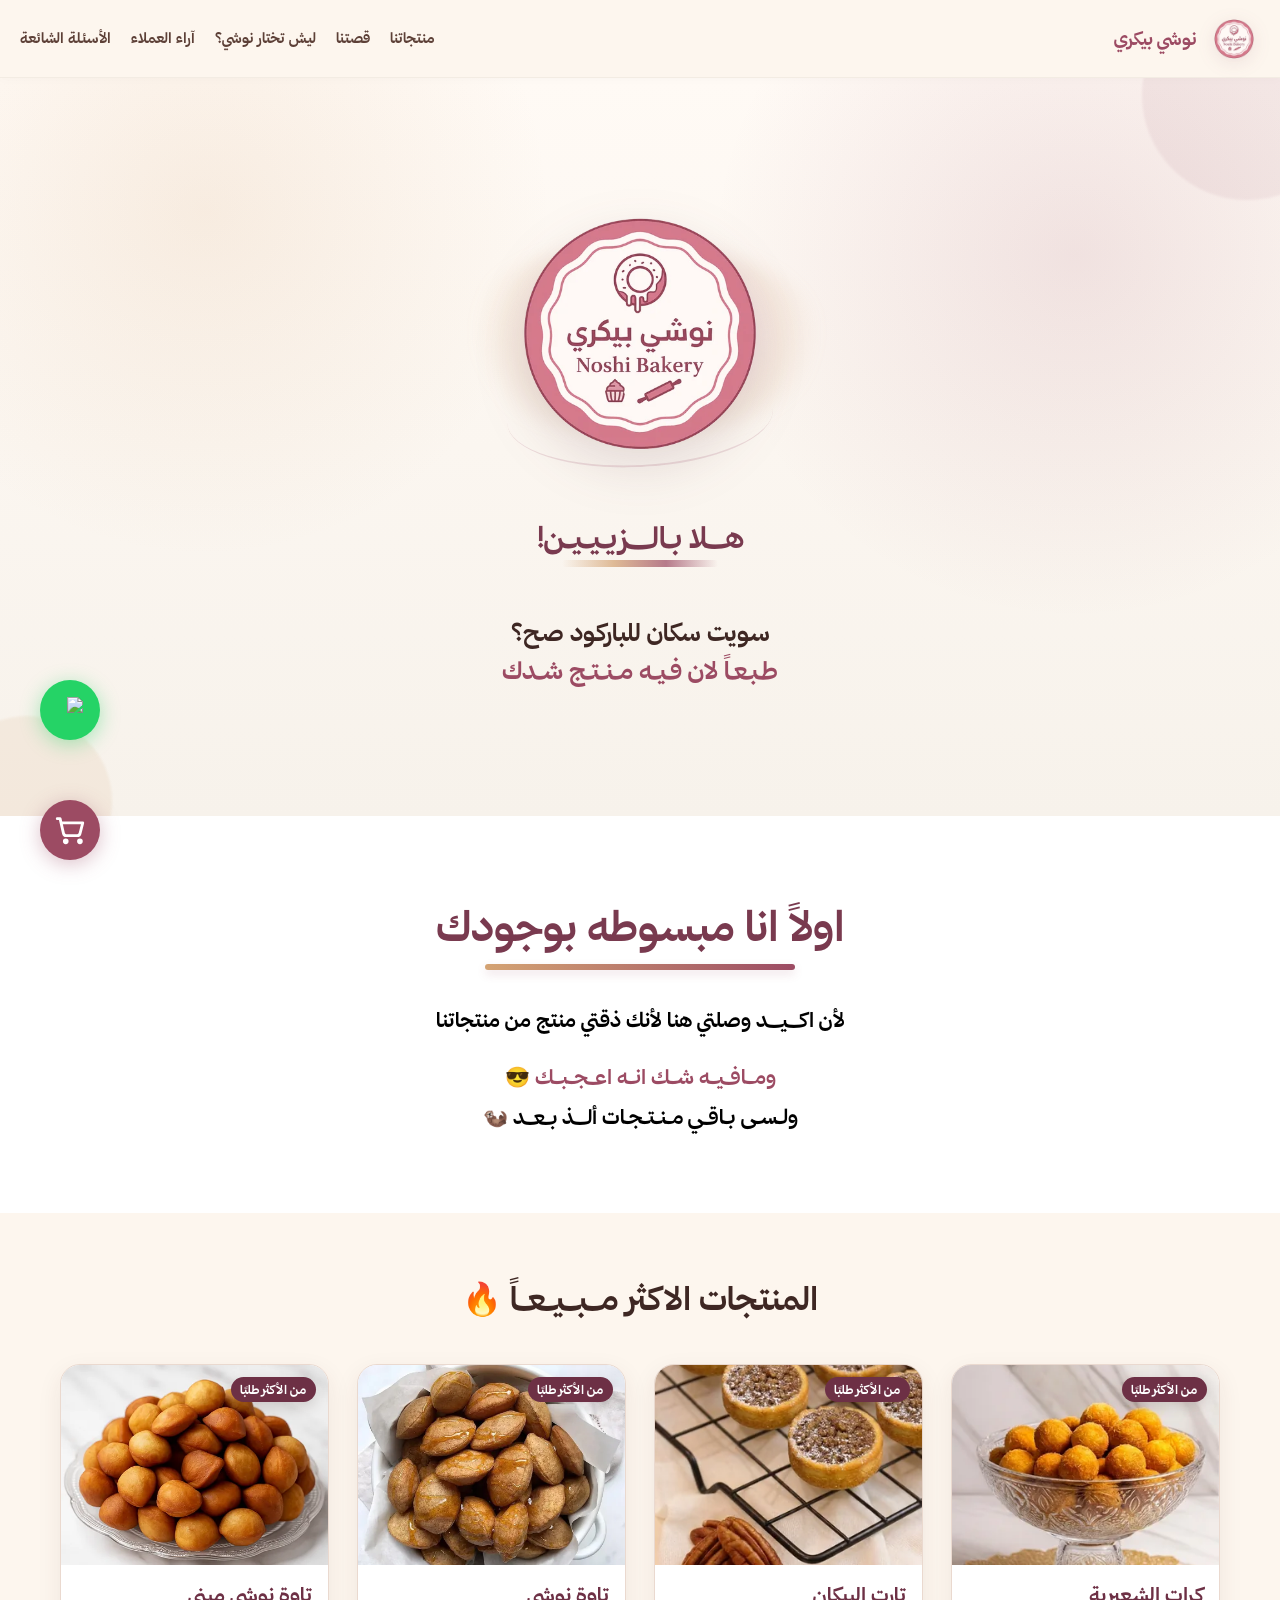
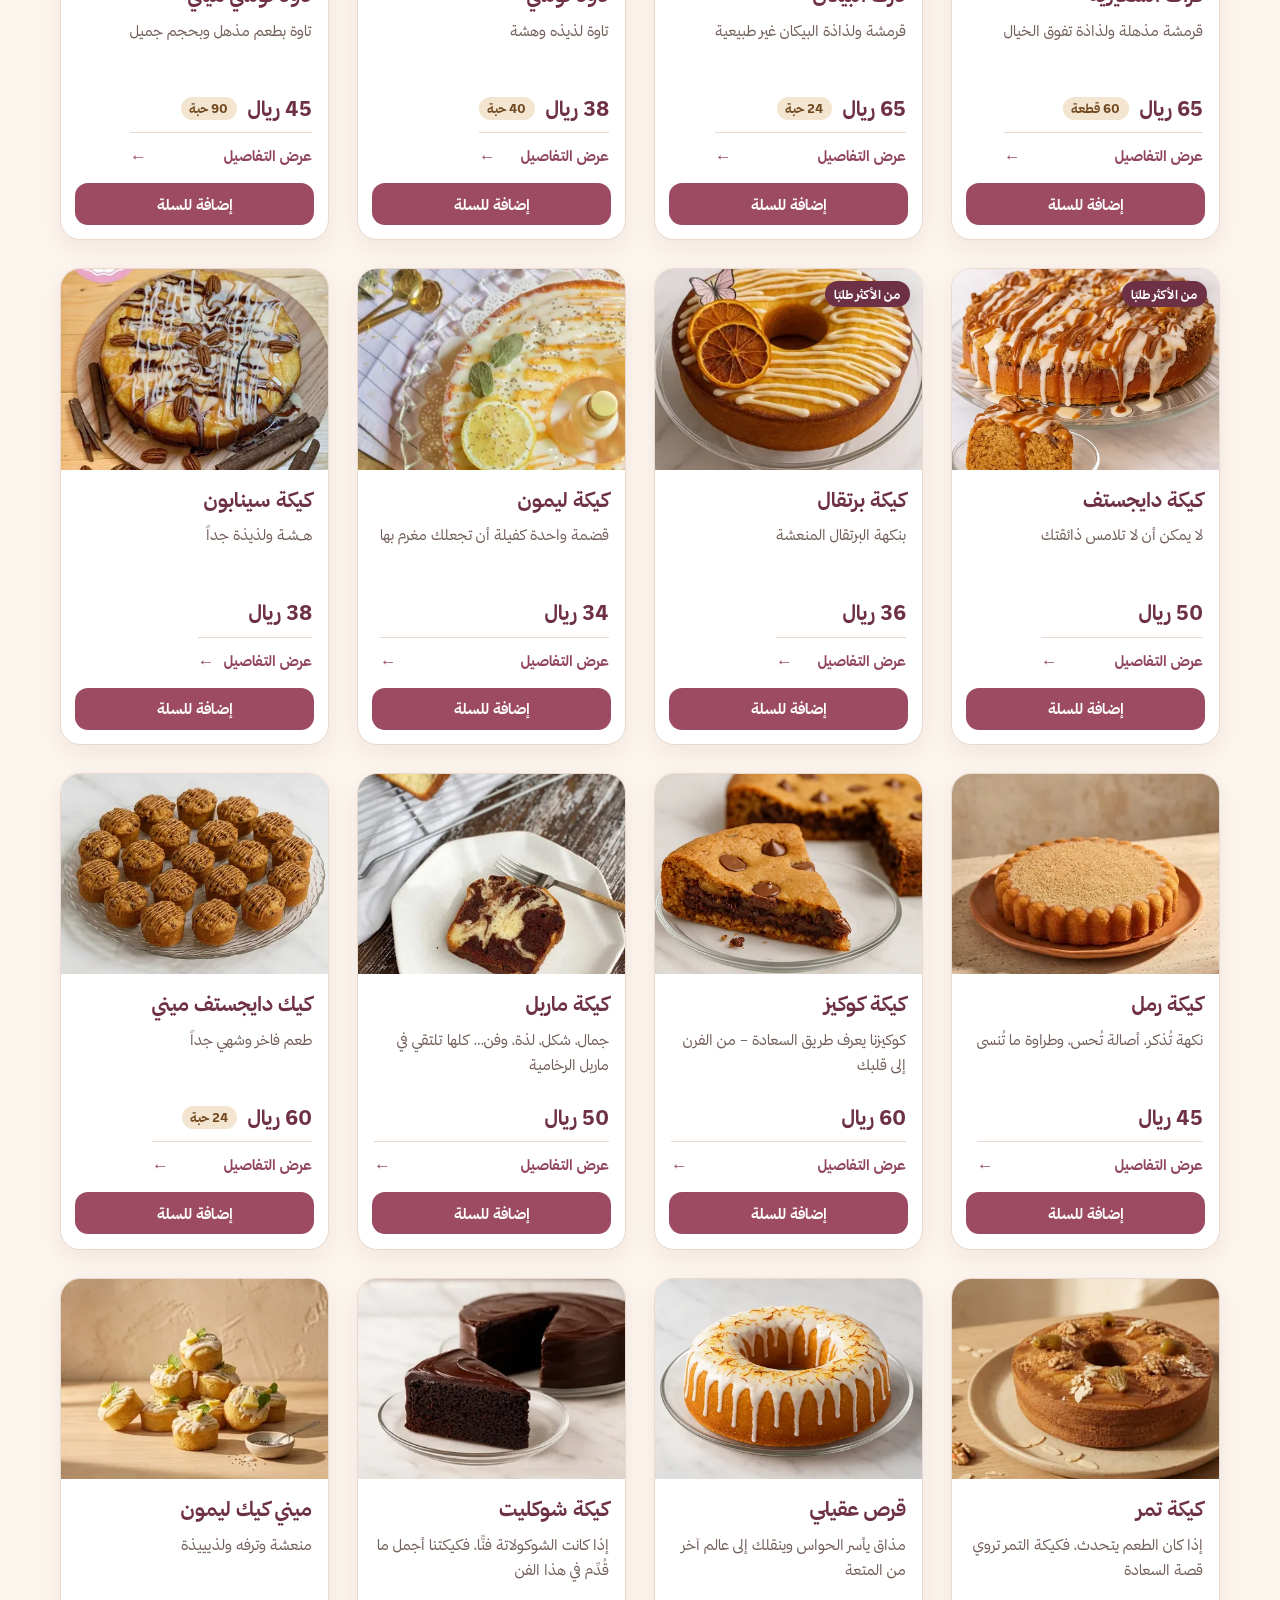
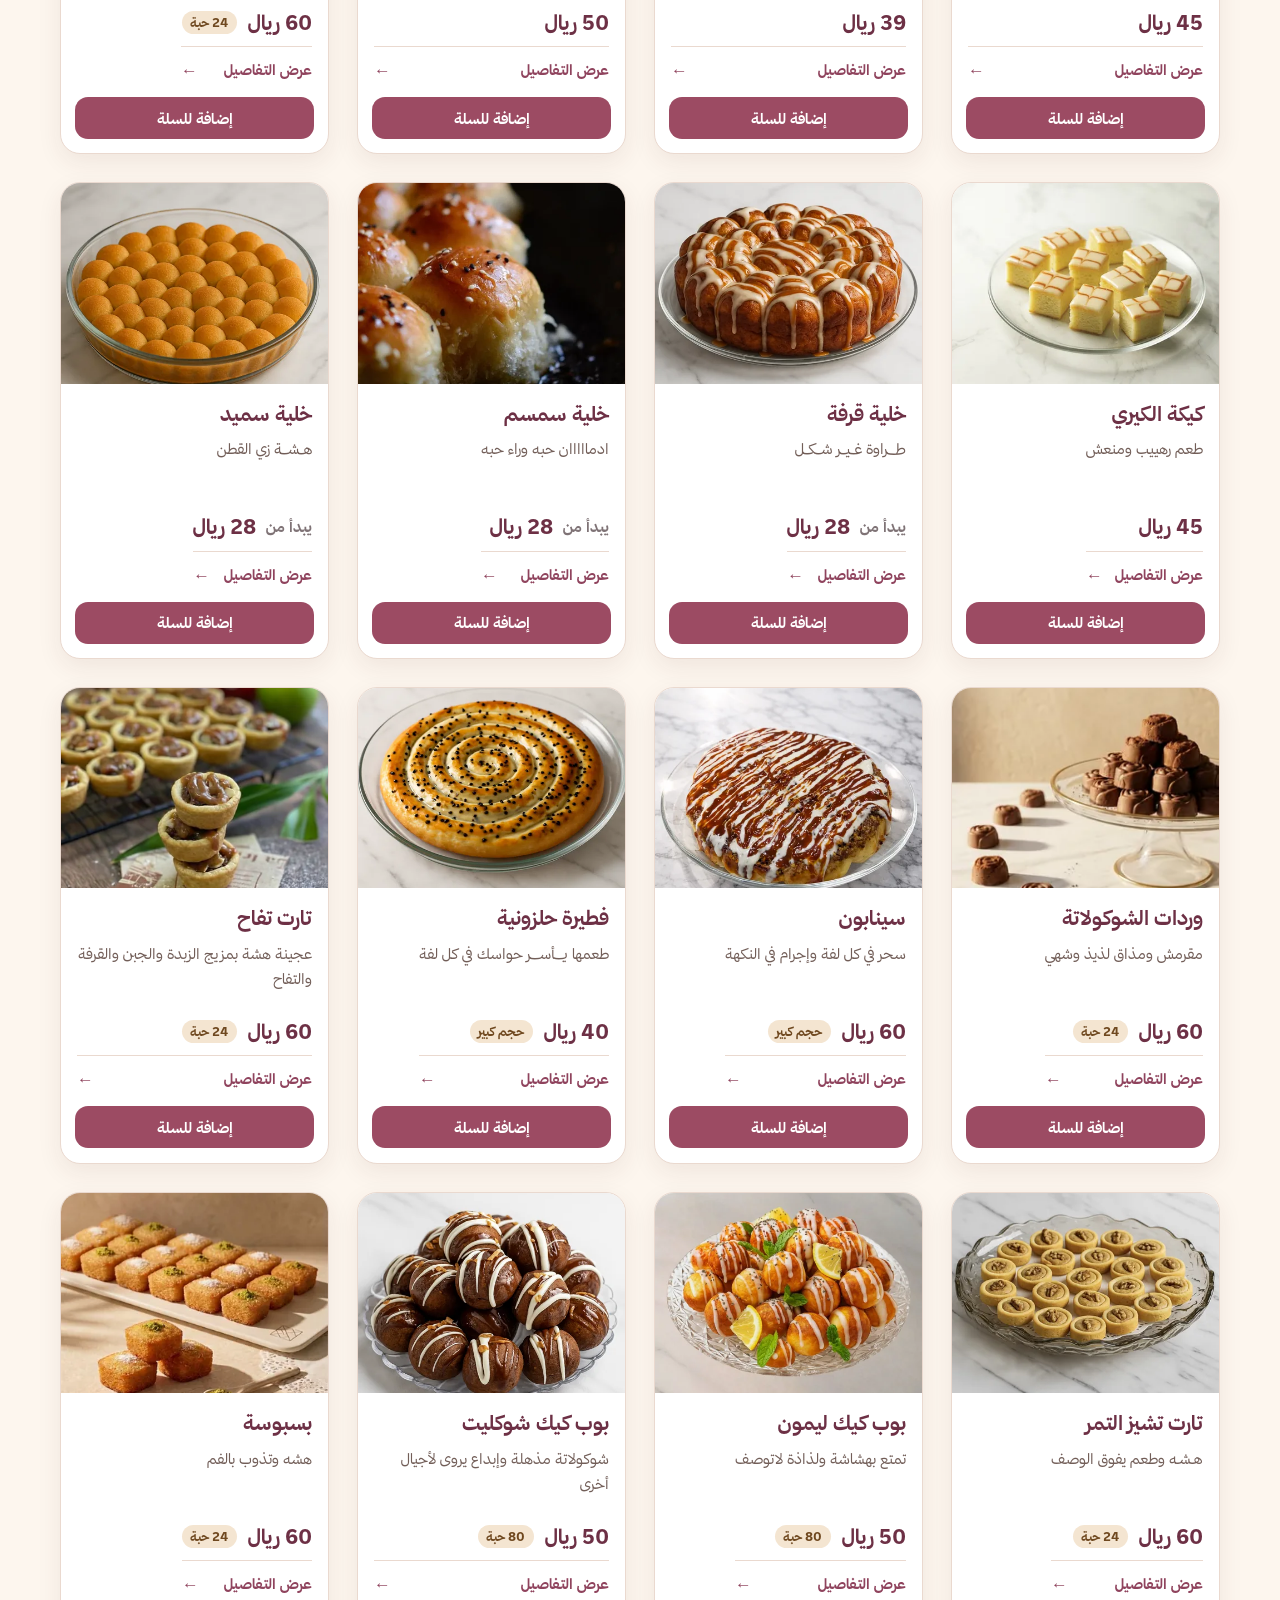
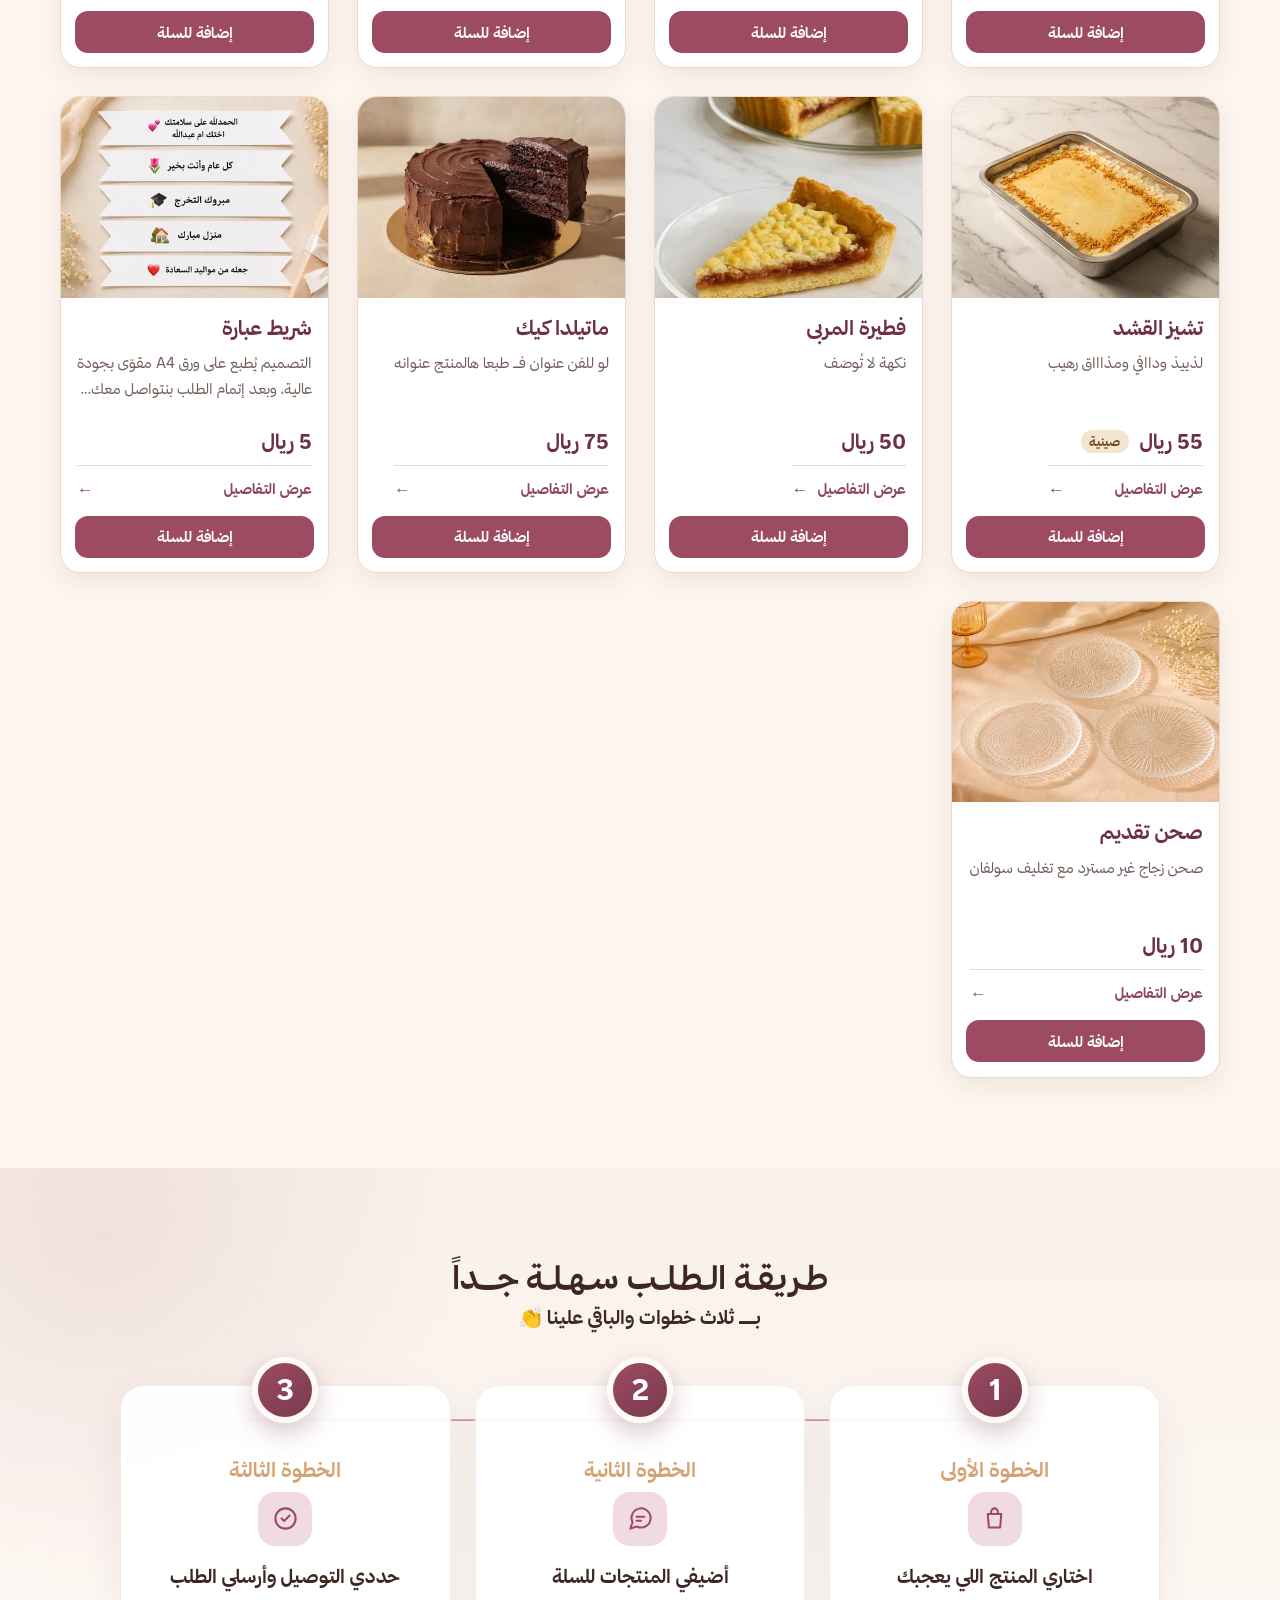
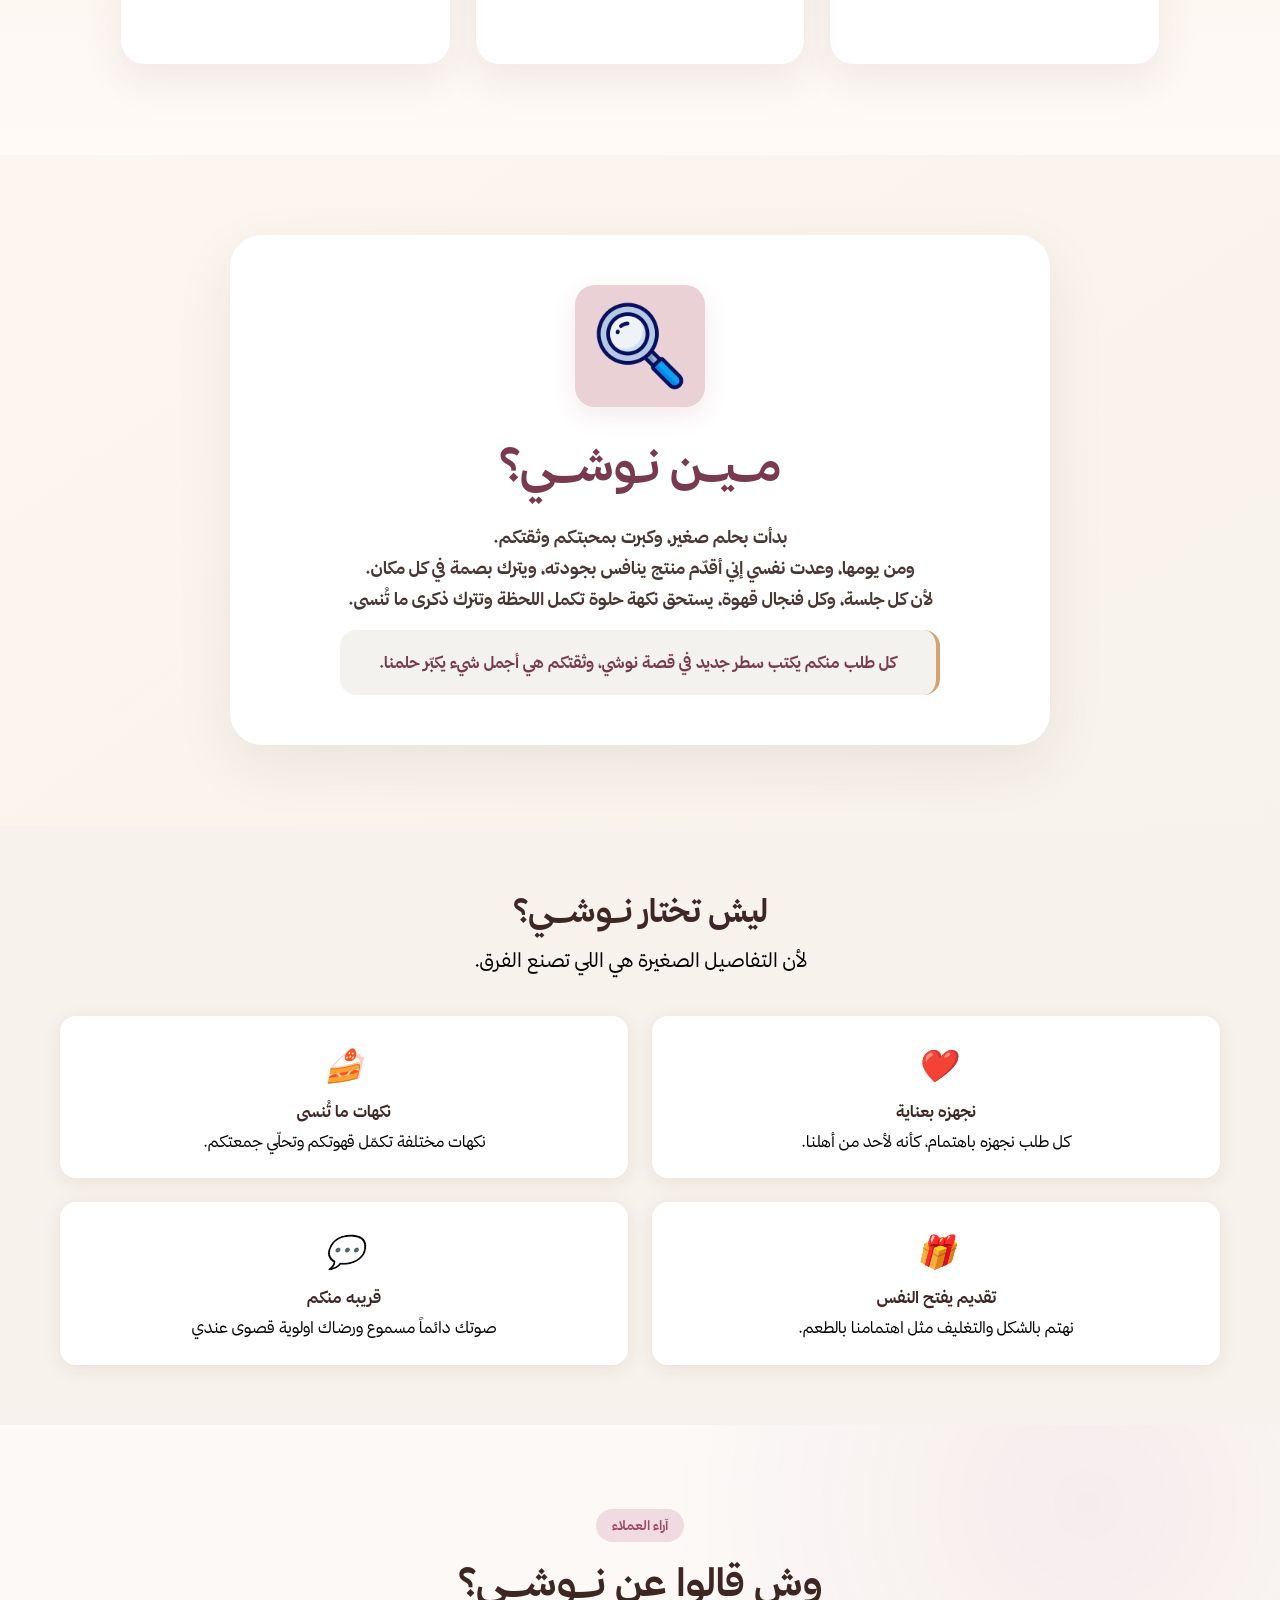
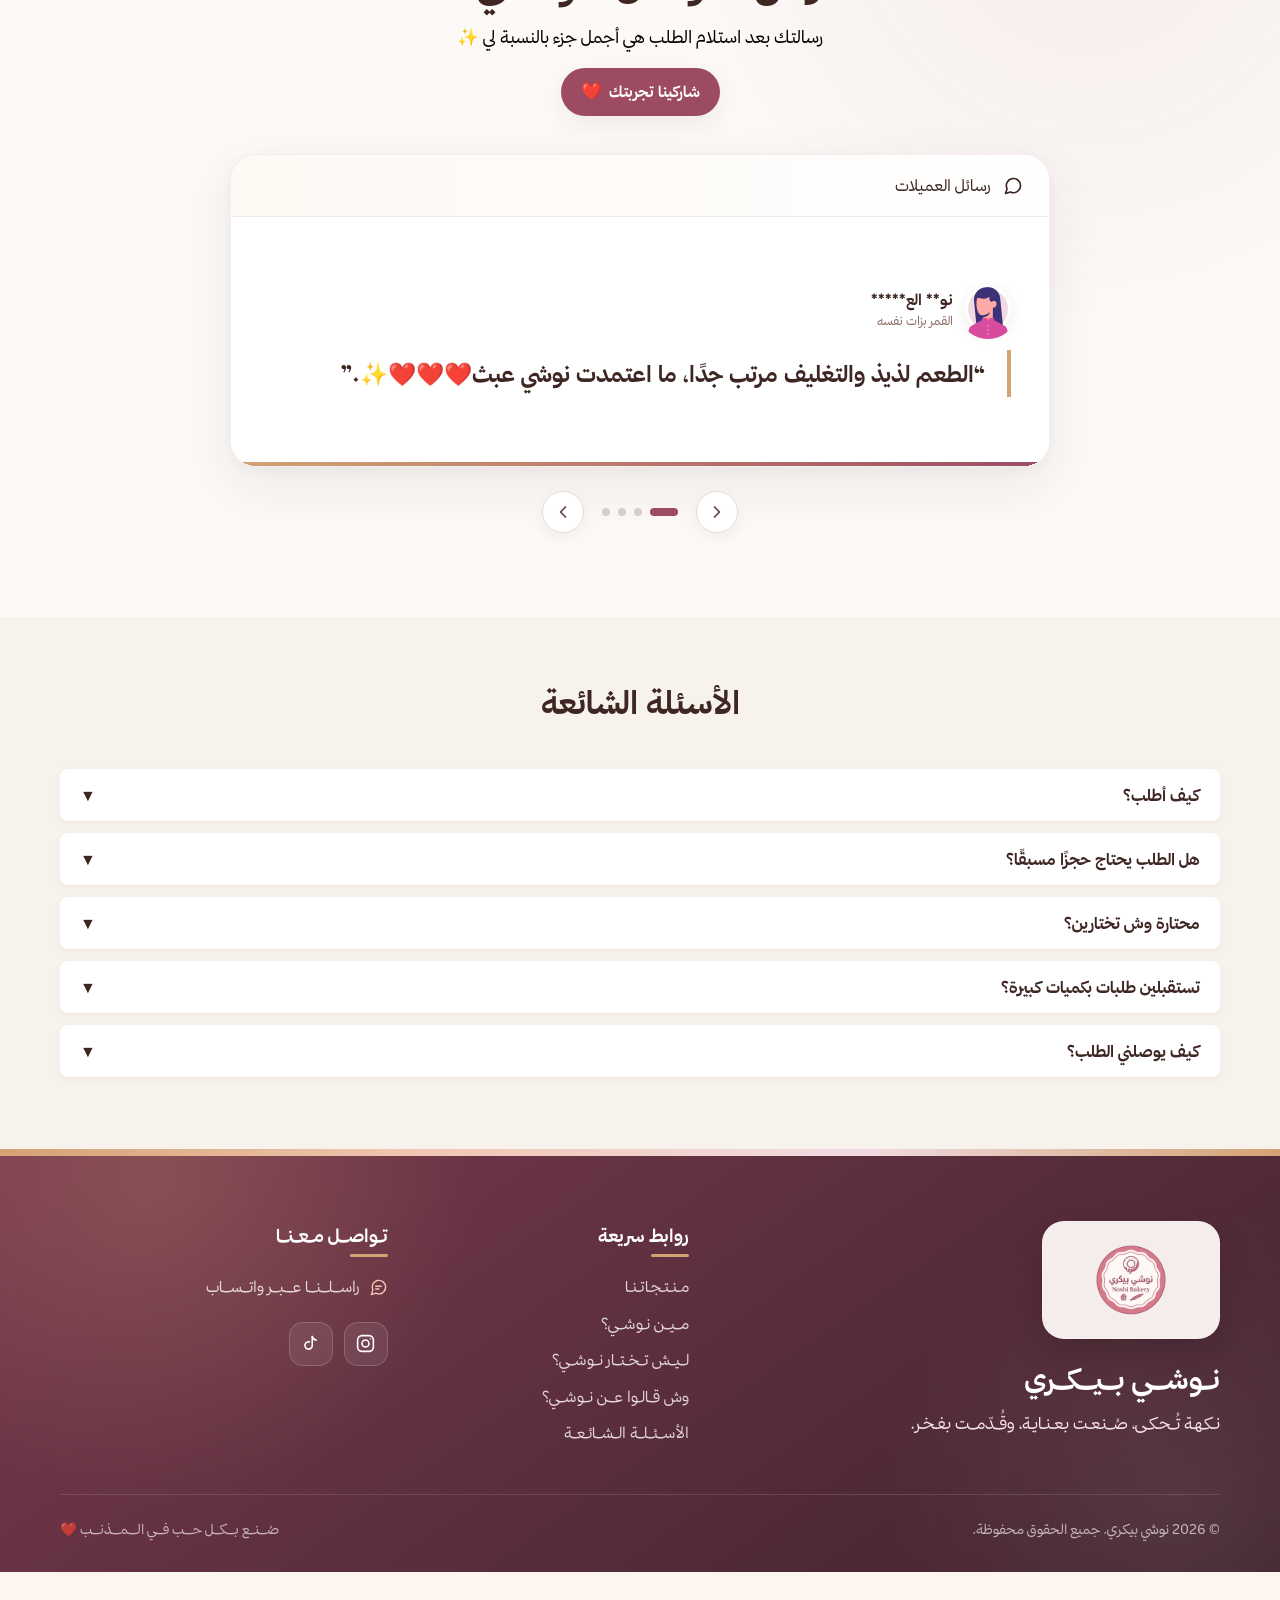
==== index.html @ 6734d5a8 "ضضضضضضضضضضضضضضض" ====
<!doctype html>
<html lang="ar" dir="rtl">
  <head>
    <meta charset="UTF-8" />
    <meta
      name="viewport"
      content="width=device-width, initial-scale=1, minimum-scale=1, maximum-scale=1, user-scalable=no, viewport-fit=cover"
    />
    <title>نوشي بيكري | مخبوزات وحلويات صُنعت بعناية</title>
    <meta
      name="description"
      content="اكتشف منتجات نوشي بيكري من المخبوزات والحلويات المحضّرة بعناية. تعرّف على نكهاتنا واطلب مباشرة عبر واتساب."
    />

    <!-- Open Graph / SEO -->
    <meta
      property="og:title"
      content="نوشي بيكري | مخبوزات وحلويات صُنعت بعناية"
    />
    <meta
      property="og:description"
      content="نكهة تُحكى، صُنعت بعناية، وقُدّمت بفخر. مخبوزات وحلويات منزلية مميزة للضيافة والمناسبات."
    />
    <meta property="og:type" content="website" />
    <meta property="og:image" content="images/logo.webp" />
    <meta name="twitter:card" content="summary_large_image" />

    <!-- Schema Markup -->
    <script type="application/ld+json">
      {
        "@context": "https://schema.org",
        "@type": "Bakery",
        "name": "نوشي بيكري",
        "description": "مخبوزات وحلويات منزلية تُحضّر بعناية.",
        "telephone": "+966576059229",
        "address": {
          "@type": "PostalAddress",
          "addressCountry": "SA"
        }
      }
    </script>

    <!-- Favicon & Theme Color -->
    <link rel="icon" type="image/png" href="images/logo.png" />
    <link rel="shortcut icon" href="images/logo.png" />
    <link rel="apple-touch-icon" href="images/logo.png" />
    <meta name="theme-color" content="#9c4b63" />

    <!-- تحميل شعار الواجهة مبكرًا لتحسين سرعة الظهور -->
    <link
      rel="preload"
      as="image"
      href="images/logo.webp"
      imagesrcset="images/logo-480.webp 480w, images/logo.webp 960w"
      imagesizes="(max-width: 480px) 82vw, 360px"
      fetchpriority="high"
    />

    <script>
      // Reveal sections only while JavaScript can manage their animation.
      document.documentElement.classList.add('noshi-reveal-pending');
      window.setTimeout(() => {
        if (!document.documentElement.classList.contains('noshi-reveal-observing')) {
          document.documentElement.classList.remove('noshi-reveal-pending');
        }
      }, 3500);
    </script>
    <link rel="stylesheet" href="assets/css/style.css?v=visibility-guard-20261110" />
    <link rel="stylesheet" href="assets/css/catalog-v7.css?v=variant2" />
    <link rel="stylesheet" href="assets/css/reviews-v1.css" />
  </head>
  <body>
    <!-- ===== شريط التنقل ===== -->
    <nav class="navbar" role="navigation" aria-label="القائمة الرئيسية">
      <div class="navbar-brand">
        <!-- تأكد من وجود الملف في مجلد images -->
        <img
          src="images/logo-480.webp"
          srcset="images/logo-480.webp 480w, images/logo.webp 960w"
          sizes="112px"
          width="480"
          height="480"
          decoding="async"
          alt="شعار نوشي بيكري"
          onerror="
            this.src =
              'data:image/svg+xml,%3Csvg xmlns=%22http://www.w3.org/2000/svg%22 viewBox=%220 0 100 100%22%3E%3Ctext y=%22.9em%22 font-size=%2290%22%3E🍩%3C/text%3E%3C/svg%3E'
          "
        />
        <span>نوشي بيكري</span>
      </div>

      <button class="menu-toggle" aria-label="فتح القائمة">
        <span></span><span></span><span></span>
      </button>

      <div class="navbar-links" id="navLinks">
        <a href="#products">منتجاتنا</a>
        <a href="#story">قصتنا</a>
        <a href="#why">ليش تختار نوشي؟</a>
        <a href="#reviews">آراء العملاء</a>
        <a href="#faq">الأسئلة الشائعة</a>
      </div>
    </nav>

    <!-- ===== شريط سفلي ثابت للجوال ===== -->
    <div class="bottom-bar">
      <a href="#products" class="btn-cta btn-cta-menu">شاهد المنتجات</a>
    </div>

    <a
      href="https://api.whatsapp.com/send/?phone=966576059229&text=%D8%A7%D9%84%D8%B3%D9%84%D8%A7%D9%85%20%D8%B9%D9%84%D9%8A%D9%83%D9%85%20%D9%8A%D8%A7%20%D9%86%D9%88%D8%B4%D9%8A%D8%8C%20%D8%B9%D9%86%D8%AF%D9%8A%20%D8%A7%D8%B3%D8%AA%D9%81%D8%B3%D8%A7%D8%B1."
      class="floating-wa floating-whatsapp"
      target="_blank"
      aria-label="واتساب"
    >
      <img
        src="https://api.iconify.design/logos/whatsapp-icon.svg"
        width="26"
        height="26"
        alt="WhatsApp"
      />
    </a>

    <!-- ===== زر السلة العائم ===== -->
    <a
      href="cart.html?from=index"
      class="floating-wa floating-cart"
      aria-label="فتح السلة"
    >
      <svg
        width="34"
        height="34"
        viewBox="0 0 24 24"
        fill="none"
        stroke="currentColor"
        stroke-width="2"
        stroke-linecap="round"
        stroke-linejoin="round"
        aria-hidden="true"
      >
        <circle cx="9" cy="20" r="1"></circle>
        <circle cx="19" cy="20" r="1"></circle>
        <path
          d="M3 4h2l2.4 10.4a2 2 0 0 0 2 1.6h7.7a2 2 0 0 0 2-1.6L21 7H6"
        ></path>
      </svg>
      <span class="cart-float-count" data-cart-count>0</span>
    </a>

    <!-- ===== زر العودة للأعلى ===== -->
    <button
      class="scroll-top"
      id="scrollTopBtn"
      aria-label="العودة إلى أعلى الصفحة"
    >
      <svg
        width="20"
        height="20"
        viewBox="0 0 24 24"
        fill="none"
        stroke="currentColor"
        stroke-width="2"
        stroke-linecap="round"
        stroke-linejoin="round"
      >
        <polyline points="18 15 12 9 6 15"></polyline>
      </svg>
    </button>

    <!-- ===== مودال المنتج بتصميم dd ===== -->
    <dialog
      class="product-dialog"
      id="productModal"
      aria-labelledby="modalTitle"
      aria-describedby="modalDescription"
    >
      <div class="dialog-shell">
        <button
          class="dialog-close"
          id="modalClose"
          type="button"
          aria-label="إغلاق نافذة المنتج"
        >
          ✕
        </button>

        <div class="dialog-media">
          <img
            id="modalImage"
            src="images/logo-480.webp"
            width="960"
            height="960"
            alt=""
            decoding="async"
          />
        </div>

        <div class="dialog-body">
          <span class="dialog-badge" id="modalBadge"> منتج مميز </span>

          <h2 id="modalTitle"></h2>

          <p class="dialog-description" id="modalDescription"></p>

          <div class="dialog-variants" id="modalVariants" hidden>
            <span class="dialog-variants-label">اختر الحجم</span>
            <div class="dialog-variant-options" id="modalVariantOptions"></div>
          </div>

          <div class="dialog-meta">
            <div class="dialog-pill">
              <span>السعر</span>
              <strong id="modalPrice"></strong>
            </div>

            <div class="dialog-pill" id="modalSizeWrap">
              <span>العدد أو الحجم</span>
              <strong id="modalSize"></strong>
            </div>
          </div>

          <button class="dialog-cart-button" id="modalAddToCart" type="button">
            <span aria-hidden="true">🛒</span>
            <span>إضافة للسلة</span>
          </button>
        </div>
      </div>
    </dialog>

    <div
      class="toast-message"
      id="toastMessage"
      role="status"
      aria-live="polite"
    ></div>

    <!-- ===== الواجهة الرئيسية ===== -->
    <section class="hero fade-in-section">
      <div class="hero-logo-stage">
        <img
          src="images/logo.webp"
          srcset="images/logo-480.webp 480w, images/logo.webp 960w"
          sizes="(max-width: 480px) 82vw, 360px"
          width="960"
          height="960"
          fetchpriority="high"
          decoding="async"
          class="hero-logo"
          alt="شعار نوشي بيكري"
          onerror="this.style.display = 'none'"
        />
      </div>
      <div class="hero-badge">هــــلا بـالـــــزيـيـيـن!</div>
      <br />
      <h2>
        سويت سكان للباركود صح؟<br /><span>طـبـعـاً لان فـيـه مـنـتـج شـدك</span>
      </h2>
    </section>

    <!-- ===== رسالة ترحيبية ===== -->
    <section class="welcome-section fade-in-section">
      <div class="container">
        <h2>اولاً انا مبسوطه بوجودك</h2>
        <p class="welcome">
          لأن اكــــيــــد وصلتي هنا لأنك ذقتي منتج من منتجاتنا
        </p>
        <p class="welcome-note">ومــافــيــه شــك انــه اعـــجــبــك 😎</p>
        <p class="welcome">ولـسـى بـاقــي مـنـتـجـات ألــــذ بـــعـــد 🦦</p>
      </div>
    </section>

    <!-- ===== قسم المنتجات ===== -->
    <section id="products" class="products-section fade-in-section">
      <div class="container">
        <div class="section-header">
          <h2>المنتجات الاكثر مــبــيــعــاً 🔥</h2>
        </div>

        <div class="products-grid" id="productsGrid">
          <!-- سيتم إنشاء المنتجات هنا بواسطة JavaScript -->
        </div>

        <div class="show-more-btn-wrapper" id="showMoreWrapper">
          <button id="showMoreBtn" class="btn btn-outline">
            شاهد جميع المنتجات
          </button>
        </div>
      </div>
    </section>

    <!-- ===== طريقة الطلب ===== -->
    <section class="steps-section fade-in-section">
      <div class="container">
        <div class="section-header">
          <h2>طـريـقـة الـطـلـب سـهـلـة جــــداً</h2>
          <h3>بــــ ثلاث خطوات والباقي علينا 👏</h3>
        </div>
        <div class="steps-grid">
          <article class="step">
            <span class="step-number" aria-hidden="true">1</span>
            <div class="step-content">
              <span class="step-label">الخطوة الأولى</span>
              <div class="step-icon" aria-hidden="true">
                <svg
                  viewBox="0 0 24 24"
                  fill="none"
                  stroke="currentColor"
                  stroke-width="1.8"
                  stroke-linecap="round"
                  stroke-linejoin="round"
                >
                  <path d="M6 8h12l-1 12H7L6 8Z"></path>
                  <path d="M9 8V6a3 3 0 0 1 6 0v2"></path>
                </svg>
              </div>
              <h3>اختاري المنتج اللي يعجبك</h3>
            </div>
          </article>
          <article class="step">
            <span class="step-number" aria-hidden="true">2</span>
            <div class="step-content">
              <span class="step-label">الخطوة الثانية</span>
              <div class="step-icon" aria-hidden="true">
                <svg
                  viewBox="0 0 24 24"
                  fill="none"
                  stroke="currentColor"
                  stroke-width="1.8"
                  stroke-linecap="round"
                  stroke-linejoin="round"
                >
                  <path
                    d="M21 11.5a8.5 8.5 0 0 1-12.3 7.6L3 21l1.9-5.7A8.5 8.5 0 1 1 21 11.5Z"
                  ></path>
                  <path d="M8.5 10.5h7M8.5 14h4"></path>
                </svg>
              </div>
              <h3>أضيفي المنتجات للسلة</h3>
            </div>
          </article>
          <article class="step">
            <span class="step-number" aria-hidden="true">3</span>
            <div class="step-content">
              <span class="step-label">الخطوة الثالثة</span>
              <div class="step-icon" aria-hidden="true">
                <svg
                  viewBox="0 0 24 24"
                  fill="none"
                  stroke="currentColor"
                  stroke-width="1.8"
                  stroke-linecap="round"
                  stroke-linejoin="round"
                >
                  <circle cx="12" cy="12" r="9"></circle>
                  <path d="m8.5 12 2.3 2.3 4.8-5"></path>
                </svg>
              </div>
              <h3>حددي التوصيل وأرسلي الطلب</h3>
            </div>
          </article>
        </div>
      </div>
    </section>

    <!-- ===== قصتنا ===== -->
    <section id="story" class="story-section fade-in-section">
      <div class="container">
        <div class="story-card">
          <div class="story-icon">
            <img
              src="images/story-480.webp"
              srcset="images/story-480.webp 480w, images/story.webp 960w"
              sizes="90px"
              width="480"
              height="480"
              alt="أيقونة فرحة ومناسبات"
              loading="lazy"
              decoding="async"
            />
          </div>
          <h2>مــيــن نــوشـــي؟</h2>
          <p class="story-lead">
            بدأت بحلم صغير، وكبرت بمحبتكم وثقتكم. <br />ومن يومها، وعدت نفسي إني
            أقدّم منتج ينافس بجودته، ويترك بصمة في كل مكان. <br />لأن كل جلسة،
            وكل فنجال قهوة، يستحق نكهة حلوة تكمل اللحظة وتترك ذكرى ما تُنسى.
          </p>
          <p class="story-note">
            كل طلب منكم يكتب سطر جديد في قصة نوشي، وثقتكم هي أجمل شيء يكبّر
            حلمنا.
          </p>
        </div>
      </div>
    </section>

    <!-- ===== لماذا نوشي؟ ===== -->
    <section id="why" class="why-section fade-in-section">
      <div class="container">
        <div class="section-header">
          <h2>ليش تختار نـــوشـــي؟</h2>
          <p>لأن التفاصيل الصغيرة هي اللي تصنع الفرق.</p>
        </div>

        <div class="why-grid">
          <div class="why-card">
            <i aria-hidden="true">❤️</i>
            <h3>نجهزه بعناية</h3>
            <p>كل طلب نجهزه باهتمام، كأنه لأحد من أهلنا.</p>
          </div>

          <div class="why-card">
            <i aria-hidden="true">🍰</i>
            <h3>نكهات ما تُنسى</h3>
            <p>نكهات مختلفة تكمّل قهوتكم وتحلّي جمعتكم.</p>
          </div>

          <div class="why-card">
            <i aria-hidden="true">🎁</i>
            <h3>تقديم يفتح النفس</h3>
            <p>نهتم بالشكل والتغليف مثل اهتمامنا بالطعم.</p>
          </div>

          <div class="why-card">
            <i aria-hidden="true">💬</i>
            <h3>قريبه منكم</h3>
            <p>صوتك دائماً مسموع ورضاك اولوية قصوى عندي</p>
          </div>
        </div>
      </div>
    </section>

    <!-- ===== آراء العملاء ===== -->
    <section id="reviews" class="reviews-section fade-in-section">
      <div class="container">
        <div class="reviews-heading">
          <span class="reviews-eyebrow">آراء العملاء</span>
          <h2>وش قالوا عن نــــوشـــي؟</h2>
          <p>رسالتك بعد استلام الطلب هي أجمل جزء بالنسبة لي ✨</p>
<div class="review-share-wrap">
  <button class="review-share-btn" type="button" data-open-review>
    <span>شاركينا تجربتك</span>
    <span class="review-share-heart" aria-hidden="true">❤️</span>
  </button>
</div>
        </div>

        <div
          class="reviews-slider"
          id="reviewsSlider"
          aria-roledescription="carousel"
          aria-label="آراء عملاء نوشي"
        >
          <div class="review-window">
            <!-- شريط العنوان البسيط -->
            <div class="review-window-bar">
              <span class="review-window-title">
                <svg
                  width="20"
                  height="20"
                  viewBox="0 0 24 24"
                  fill="none"
                  stroke="currentColor"
                  stroke-width="2"
                  stroke-linecap="round"
                  stroke-linejoin="round"
                >
                  <path
                    d="M21 11.5a8.5 8.5 0 0 1-12.3 7.6L3 21l1.9-5.7A8.5 8.5 0 1 1 21 11.5Z"
                  />
                </svg>
                رسائل العميلات
              </span>
            </div>

<!-- مسار البطاقات -->
<div class="reviews-track" id="reviewsTrack" aria-live="polite">

  <!-- البطاقة 1 -->
  <article class="review-card active" aria-hidden="false">
    <div class="review-content">
      <div class="review-header">
        <div class="review-author">
          <div
            class="reviewer-avatar"
            style="
              background-color: #f1dbe3;
              color: #9c4b63;
              padding: 0;
            "
          >
            <img
              src="images/woman-480.webp"
              width="480"
              height="480"
              loading="lazy"
              decoding="async"
              alt="صورة عميلة"
              style="
                width: 150%;
                height: 150%;
                object-fit: cover;
                display: block;
              "
            />
          </div>

          <div class="reviewer-info">
            <strong>نو** الع*****</strong>
            <span>القمر بزات نفسه</span>
          </div>
        </div>
      </div>

      <p class="review-text">
        “الطعم لذيذ والتغليف مرتب جدًا، ما اعتمدت نوشي عبث❤️❤️❤️✨.”
      </p>
    </div>
  </article>

  <!-- البطاقة 2 -->
  <article class="review-card" aria-hidden="true">
    <div class="review-content">
      <div class="review-header">
        <div class="review-author">
          <div
            class="reviewer-avatar"
            style="
              background-color: #e3f0ee;
              color: #4b8b86;
              padding: 0;
            "
          >
            <img
              src="images/woman-480.webp"
              width="480"
              height="480"
              loading="lazy"
              decoding="async"
              alt="صورة عميلة"
              style="
                width: 150%;
                height: 150%;
                object-fit: cover;
                display: block;
              "
            />
          </div>

          <div class="reviewer-info">
            <strong>لجي** الق*****</strong>
            <span>عميلة عسل</span>
          </div>
        </div>
      </div>

      <p class="review-text">
        “واضح الاهتمام من شكل الطلب إلى الطعم, الله يبارك لك ويرزقك
        💕👌🏻 ”
      </p>
    </div>
  </article>

  <!-- البطاقة 3 -->
  <article class="review-card" aria-hidden="true">
    <div class="review-content">
      <div class="review-header">
        <div class="review-author">
          <div
            class="reviewer-avatar"
            style="
              background-color: #f5ece6;
              color: #b57c5a;
              padding: 0;
            "
          >
            <img
              src="images/woman-480.webp"
              width="480"
              height="480"
              loading="lazy"
              decoding="async"
              alt="صورة عميلة"
              style="
                width: 150%;
                height: 150%;
                object-fit: cover;
                display: block;
              "
            />
          </div>

          <div class="reviewer-info">
            <strong>منا** الن*****</strong>
            <span>عميلة من ذهب</span>
          </div>
        </div>
      </div>

      <p class="review-text">
        منتجاتك ماتفشل انها تبهرني باللذاذة استمممري يا اقوى نوشي
        🧡🧡🫶🏻”
      </p>
    </div>
  </article>

  <!-- البطاقة 4 -->
  <article class="review-card" aria-hidden="true">
    <div class="review-content">
      <div class="review-header">
        <div class="review-author">
          <div
            class="reviewer-avatar"
            style="
              background-color: #f1dbe3;
              color: #9c4b63;
              padding: 0;
            "
          >
            <img
              src="images/woman-480.webp"
              width="480"
              height="480"
              loading="lazy"
              decoding="async"
              alt="صورة عميلة"
              style="
                width: 150%;
                height: 150%;
                object-fit: cover;
                display: block;
              "
            />
          </div>

          <div class="reviewer-info">
            <strong>شر**ق الشا**</strong>
            <span>عميلة عسل</span>
          </div>
        </div>
      </div>

      <p class="review-text">
        “بعد تجربة أكثر من منتج
        أنصحكم وبقوة ، اطلبوا وانتم مغمضين 😍
        طعامه ونظافه و تعامل كله لطافه وسلاسه”
      </p>
    </div>
  </article>

</div>

<!-- شريط التقدم -->
<div class="review-progress" aria-hidden="true">
  <span id="reviewProgress"></span>
</div>

</div>

<!-- عناصر التحكم -->
<div class="review-controls">

  <button
    class="review-arrow"
    id="reviewPrev"
    type="button"
    aria-label="الرأي السابق"
  >
    <svg
      width="20"
      height="20"
      viewBox="0 0 24 24"
      fill="none"
      stroke="currentColor"
      stroke-width="2"
      stroke-linecap="round"
      stroke-linejoin="round"
    >
      <path d="m9 18 6-6-6-6" />
    </svg>
  </button>

  <div class="review-dots" id="reviewDots" aria-label="اختيار رأي">

    <button
      class="review-dot active"
      type="button"
      aria-label="الرأي الأول"
    ></button>

    <button
      class="review-dot"
      type="button"
      aria-label="الرأي الثاني"
    ></button>

    <button
      class="review-dot"
      type="button"
      aria-label="الرأي الثالث"
    ></button>

    <button
      class="review-dot"
      type="button"
      aria-label="الرأي الرابع"
    ></button>

  </div>

  <button
    class="review-arrow"
    id="reviewNext"
    type="button"
    aria-label="الرأي التالي"
  >
    <svg
      width="20"
      height="20"
      viewBox="0 0 24 24"
      fill="none"
      stroke="currentColor"
      stroke-width="2"
      stroke-linecap="round"
      stroke-linejoin="round"
    >
      <path d="m15 18-6-6 6-6" />
    </svg>
  </button>

</div>
</div>
</div>
</section>

    <!-- ===== الأسئلة الشائعة ===== -->
    <section id="faq" class="faq-section fade-in-section">
      <div class="container">
        <div class="section-header">
          <h2>الأسئلة الشائعة</h2>
        </div>
        <div class="faq-item">
          <button class="faq-question">
            كيف أطلب؟
            <span>▼</span>
          </button>

          <div class="faq-answer">
            الموضوع بسيط جدًا 💕 <br />
            اختاري المنتجات اللي تعجبك وأضيفيها للسلة، وبعدها حددي مكان التوصيل
            وتاريخه ووقته. بيظهر لك الإجمالي كامل، ثم اضغطي «إرسال الطلب عبر
            واتساب» وبيوصلنا طلبك مرتب بكل التفاصيل.
          </div>
        </div>
        <div class="faq-item">
          <button class="faq-question">
            هل الطلب يحتاج حجزًا مسبقًا؟
            <span>▼</span>
          </button>

          <div class="faq-answer">
            والله الأفضل تحجزين بدري، لأن بعض المنتجات يبي لها روقاااان عشان
            توصلك بطعم مجنون 😍
            <br /><br />
            لكن هذا ما يمنع أبدًا إنك ترسلين لنا حتى لو كنتِ مزنوقة، لأن مرات
            نقدر نطلع لك بحل 😎
          </div>
        </div>
        <div class="faq-item">
          <button class="faq-question">
            محتارة وش تختارين؟
            <span>▼</span>
          </button>

          <div class="faq-answer">
            ولا يهمك أبدًا 👌🏻
            <br /><br />
            أرسلي لي وش المناسبة ووش النكهات اللي تحبينها، وأنا أساعدك تختارين
            الشي اللي يضبط معك ومع ضيوفك.
          </div>
        </div>
        <div class="faq-item">
          <button class="faq-question">
            تستقبلين طلبات بكميات كبيرة؟
            <span>▼</span>
          </button>

          <div class="faq-answer">
            إيه أكيد 💕<br />
            نستقبل طلبات المدارس، الدوامات، الاجتماعات والمناسبات. <br />
            أرسلي الكمية والموعد اللي تبينه، ومالك إلا بياض الوجه بإذن الله ✨❤️
          </div>
        </div>

        <div class="faq-item">
          <button class="faq-question">
            كيف يوصلني الطلب؟
            <span>▼</span>
          </button>

          <div class="faq-answer">
            من هالناحية لا تشيلين هم أبدًا.
            <br />
            لأني أوفّر لك مندوب 🚗 <br />ويوصلك الطلب إلى باب بيتك. <br /><br />
            كل اللي عليك ترسلين لي الموقع وصوره للباب 📍
          </div>
        </div>
      </div>
    </section>

    <!-- ===== تذييل الصفحة ===== -->
    <footer class="site-footer">
      <div class="container">
        <div class="footer-grid">
          <div class="footer-brand-block">
            <div class="footer-logo-shell">
              <img
                src="images/logo-480.webp"
                srcset="images/logo-480.webp 480w, images/logo.webp 960w"
                sizes="178px"
                width="480"
                height="480"
                loading="lazy"
                decoding="async"
                alt="شعار نوشي بيكري"
                onerror="this.style.display = 'none'"
              />
            </div>
            <h2>نـــوشـــي بـــيـــكـــري</h2>
            <p class="tagline">
              نـكـهـة تُــحـكـى، صُــنـعـت بـعـنـايـة، وقُــدّمــت بـفـخـر.
            </p>
          </div>

          <div class="footer-column">
            <h3>روابط سريعة</h3>
            <nav class="footer-links" aria-label="روابط التذييل">
              <a href="#products">مـنـتـجـاتـنـا</a>
              <a href="#story">مــيــن نــوشــي؟</a>
              <a href="#why">لــيــش تــخــتــار نـــوشــي؟</a>
              <a href="#reviews">وش قــالــوا عـــن نـــوشــي؟</a>
              <a href="#faq">الأســئــلــة الــشــائــعــة</a>
            </nav>
          </div>

          <div class="footer-column">
            <h3>تــواصــل مــعــنــا</h3>
            <div class="footer-contacts">
              <a
                class="footer-contact"
                href="https://api.whatsapp.com/send/?phone=966576059229&text=%D9%8A%D8%A7%20%D9%87%D9%84%D8%A7%20%D9%86%D9%88%D8%B4%D9%8A%20%E2%9D%A4%EF%B8%8F%0A%D8%AD%D8%A7%D8%A8%D8%A9%20%D8%A3%D8%B3%D8%AA%D9%81%D8%B3%D8%B1%20%D8%B9%D9%86%20%D8%A7%D9%84%D9%85%D9%86%D8%AA%D8%AC%D8%A7%D8%AA."
                target="_blank"
                aria-label="واتساب"
              >
                <svg
                  viewBox="0 0 24 24"
                  fill="none"
                  stroke="currentColor"
                  stroke-width="1.8"
                  stroke-linecap="round"
                  stroke-linejoin="round"
                  aria-hidden="true"
                >
                  <path
                    d="M21 11.5a8.5 8.5 0 0 1-12.3 7.6L3 21l1.9-5.7A8.5 8.5 0 1 1 21 11.5Z"
                  ></path>
                  <path d="M8.5 10.5h7M8.5 14h4"></path>
                </svg>
                راســـلـــنـــا عــــبـــر واتـــســـاب
              </a>
            </div>

            <div class="footer-socials">
              <a
                href="https://www.instagram.com/noshibakrey"
                aria-label="حساب نوشي بيكري على إنستغرام"
                target="_blank"
                rel="noopener noreferrer"
              >
                <svg
                  viewBox="0 0 24 24"
                  fill="none"
                  stroke="currentColor"
                  stroke-width="1.8"
                  stroke-linecap="round"
                  stroke-linejoin="round"
                  aria-hidden="true"
                >
                  <rect x="3" y="3" width="18" height="18" rx="5"></rect>
                  <circle cx="12" cy="12" r="4"></circle>
                  <circle
                    cx="17.5"
                    cy="6.5"
                    r=".8"
                    fill="currentColor"
                    stroke="none"
                  ></circle>
                </svg>
              </a>
              <a
                href="https://www.tiktok.com/@noshibakrey"
                aria-label="حساب نوشي بيكري على تيك توك"
                target="_blank"
                rel="noopener noreferrer"
              >
                <svg
                  viewBox="0 0 24 24"
                  fill="none"
                  stroke="currentColor"
                  stroke-width="1.8"
                  stroke-linecap="round"
                  stroke-linejoin="round"
                  aria-hidden="true"
                >
                  <path d="M14 4v10.2a4.2 4.2 0 1 1-3.2-4.08"></path>
                  <path d="M14 4c.7 2.4 2.2 3.8 4.5 4.2"></path>
                </svg>
              </a>
            </div>
          </div>
        </div>

        <div class="footer-bottom">
          <span>© <span id="year"></span> نوشي بيكري. جميع الحقوق محفوظة.</span>
          <span
            >صُــــنــــع بــــكــــل حـــــب فــــي الــــمــــذنــــب
            <span class="heart-beat">❤️</span></span
          >
        </div>
      </div>
    </footer>


    <!-- ===== تقييم نوشي: rebuilt mobile-first ===== -->
    <div class="nr-overlay" id="nrOverlay" hidden aria-hidden="true">
      <section class="nr-modal" id="nrModal" role="dialog" aria-modal="true" aria-labelledby="nrTitle">
        <header class="nr-head">
          <div class="nr-head-copy">
            <h3 id="nrTitle">كيف كانت تجربتك؟ ✨</h3>
            <p>رأيك يساعدنا نخلي نوشي ألذ وأجمل.</p>
          </div>
          <button class="nr-close" id="nrClose" type="button" aria-label="إغلاق">×</button>
        </header>

        <form class="nr-form" id="nrForm" novalidate>
          <div class="nr-group nr-rating-group">
            <span class="nr-label">تقييمك</span>
            <div class="nr-stars" id="nrStars" role="group" aria-label="اختر تقييمك من نجمة إلى خمس نجوم">
              <button type="button" class="nr-star" data-rating="1" aria-label="نجمة واحدة" aria-pressed="false">★</button>
              <button type="button" class="nr-star" data-rating="2" aria-label="نجمتان" aria-pressed="false">★</button>
              <button type="button" class="nr-star" data-rating="3" aria-label="3 نجوم" aria-pressed="false">★</button>
              <button type="button" class="nr-star" data-rating="4" aria-label="4 نجوم" aria-pressed="false">★</button>
              <button type="button" class="nr-star" data-rating="5" aria-label="5 نجوم" aria-pressed="false">★</button>
            </div>
            <input id="nrRating" name="rating" type="hidden" value="0">
          </div>

          <div class="nr-group">
            <label class="nr-label" for="nrName">اسمك</label>
            <input class="nr-input" id="nrName" name="full_name" type="text" dir="rtl" autocomplete="name" maxlength="80" required placeholder="مثال: لمى صالح">
          </div>

          <div class="nr-group">
            <label class="nr-label" for="nrPhone">رقم الجوال</label>
            <input class="nr-input nr-phone" id="nrPhone" name="phone" type="tel" dir="rtl" inputmode="tel" autocomplete="tel" maxlength="20" required placeholder="05xxxxxxxxxx">
            <span class="nr-privacy">رقم الجوال يظهر فقط لفريق نوشي لغرض الجودة والتحسين.</span>
          </div>

          <fieldset class="nr-group nr-visibility-fieldset">
            <legend class="nr-label nr-visibility-title">كيف تحب يظهر اسمك؟</legend>
            <div class="nr-visibility">
              <label class="nr-choice">
                <input type="radio" name="name_visibility" value="masked" checked>
                <span>إخفاء جزئي</span>
              </label>
              <label class="nr-choice">
                <input type="radio" name="name_visibility" value="full">
                <span>الاسم كامل</span>
              </label>
            </div>
            <div class="nr-preview">سيظهر: <strong id="nrPreview">—</strong></div>
          </fieldset>

          <div class="nr-group">
            <label class="nr-label" for="nrComment">اكتب لنا تجربتك</label>
            <textarea class="nr-input nr-textarea" id="nrComment" name="comment" maxlength="700" required placeholder="وش أكثر شيء عجبك؟"></textarea>
          </div>

          <div class="nr-error" id="nrError" role="alert" hidden></div>
          <button class="nr-submit" id="nrSubmit" type="submit">إرسال التقييم</button>
        </form>

        <div class="nr-success" id="nrSuccess" hidden>
          <div class="nr-success-icon" aria-hidden="true">✓</div>
          <h3>وصلنا تقييمك 🤍</h3>
          <p>شكرًا لمشاركتنا تجربتك. سيتم مراجعة تعليقك من فريق نوشي، وبعد اعتماده قد يظهر في الموقع بالطريقة التي اخترتها لاسمك.</p>
          <button type="button" id="nrDone">تم</button>
        </div>
      </section>
    </div>

    <script src="assets/js/reviews-api-config-v1.js" defer></script>
    <script src="assets/js/reviews-v1.js" defer></script>
    <script src="assets/js/products-v5.js?v=variant2" defer></script>
    <script src="assets/js/offers-v7.js" defer></script>
    <script src="assets/js/cart-store-v7.js" defer></script>
    <script src="assets/js/catalog-v7.js?v=visibility-guard-20261110" defer></script>
  <script src="assets/js/display-format.js?v=1.0.0" defer></script>
</body>
</html>
---- assets/css/style.css ----
/* ===== المتغيرات الأساسية ===== */
      :root {
        --primary: #9c4b63; /* لون الوردي/التوتي المستخرج من الشعار */
        --primary-dark: #793a4f;
        --primary-light: #f1dbe3;
        --secondary: #d4a373; /* عسلي دافئ */
        --bg-color: #fdf6ee; /* كريمي فاتح */
        --bg-surface: #f7f2eb; /* بيج */
        --text-dark: #3e2723; /* بني داكن جداً */
        --text-medium: #5d4037; /* بني متوسط */
        --text-light: #8d6e63; /* بني فاتح */
        --color-primary: #8f435d;
        --color-primary-strong: #6d3045;
        --color-primary-soft: #f4dfe6;
        --color-honey-soft: #f4e5d1;
        --color-cream: #fff9f3;
        --color-surface: #ffffff;
        --color-text: #3f2b28;
        --color-text-muted: #725e58;
        --color-border: #ead9cf;
        --color-whatsapp: #1f9d55;
        --color-whatsapp-strong: #167b43;
        --shadow-sm: 0 8px 24px rgba(74, 44, 39, 0.08);
        --shadow-md: 0 18px 50px rgba(74, 44, 39, 0.12);
        --radius-md: 20px;
        --radius-lg: 30px;
        --transition-fast: 160ms ease;
        --white: #ffffff;
        --shadow: 0 4px 20px rgba(62, 39, 35, 0.08);
        --shadow-large: 0 8px 40px rgba(62, 39, 35, 0.1);
        --radius: 16px;
        --radius-small: 8px;
        --transition: all 0.3s cubic-bezier(0.4, 0, 0.2, 1);
        --font: "Thmanyah", sans-serif;
        --max-width: 1200px;
        --safe-area: env(safe-area-inset-bottom, 0px);
        --nav-height: 78px;
        --bottom-bar-height: 70px;
      }

      /* ===== الإعدادات العامة ===== */
      * {
        margin: 0;
        padding: 0;
        box-sizing: border-box;
      }

      html {
        scroll-behavior: smooth;
        -webkit-tap-highlight-color: transparent;
      }

      body {
        font-family: var(--font);
        background-color: var(--bg-color);
        color: var(--text-dark);
        line-height: 1.6;
        padding-top: var(--nav-height);
        padding-bottom: calc(var(--bottom-bar-height) + var(--safe-area) + 20px);
        overflow-x: hidden;
      }

      a {
        text-decoration: none;
        color: inherit;
        transition: var(--transition);
      }

      button {
        font-family: inherit;
        cursor: pointer;
        border: none;
        outline: none;
      }

      ul {
        list-style: none;
      }

      img {
        max-width: 100%;
        height: auto;
        display: block;
      }

      .container {
        max-width: var(--max-width);
        margin: 0 auto;
        padding: 0 20px;
        width: 100%;
      }
      body.modal-open {
        overflow: hidden;
      }

      [hidden] {
        display: none !important;
      }
      /* ===== أداة لتصغير الحركة للمستخدمين الذين يفضلون ذلك ===== */
      @media (prefers-reduced-motion: reduce) {
        * {
          animation-duration: 0.01ms !important;
          animation-iteration-count: 1 !important;
          transition-duration: 0.01ms !important;
        }
      }

      /* ===== شريط التنقل ===== */
      .navbar {
        position: fixed;
        top: 0;
        left: 0;
        right: 0;
        height: var(--nav-height);
        background: rgba(253, 246, 238, 0.92);
        backdrop-filter: blur(12px);
        -webkit-backdrop-filter: blur(12px);
        border-bottom: 1px solid rgba(62, 39, 35, 0.05);
        display: flex;
        align-items: center;
        justify-content: space-between;
        padding: 0 20px;
        z-index: 1000;
        box-shadow: 0 2px 10px rgba(0, 0, 0, 0.02);
      }

      .navbar-brand {
        display: flex;
        align-items: center;
        gap: 11px;
        font-size: 1.12rem;
        font-weight: 800;
        color: var(--primary);
        flex-shrink: 0;
      }

      .navbar-brand img {
        height: 52px;
        width: auto;
        max-width: 112px;
        object-fit: contain;
        border-radius: 10px;
        filter: drop-shadow(0 4px 9px rgba(121, 58, 79, 0.12));
      }

      @media (max-width: 420px) {
        .navbar {
          padding-inline: 14px;
        }

        .navbar-brand {
          gap: 7px;
          font-size: 0.98rem;
        }

        .navbar-brand img {
          height: 48px;
          max-width: 94px;
        }
      }

      .navbar-links {
        display: flex;
        gap: 20px;
        align-items: center;
      }

      .navbar-links a {
        font-size: 0.9rem;
        font-weight: 700;
        color: var(--text-medium);
      }

      .navbar-links a:hover {
        color: var(--primary);
      }

      .btn-nav-whatsapp {
        background-color: #25d366;
        color: var(--white) !important;
        padding: 8px 18px;
        border-radius: 50px;
        font-weight: 700;
      }

      .btn-nav-whatsapp:hover {
        background-color: #128c7e;
        transform: scale(1.05);
      }

      /* قائمة الجوال */
      .menu-toggle {
        display: none;
        flex-direction: column;
        gap: 5px;
        background: transparent;
        padding: 5px;
      }

      .menu-toggle span {
        display: block;
        width: 25px;
        height: 2px;
        background-color: var(--text-dark);
        border-radius: 2px;
        transition: var(--transition);
      }

      .menu-toggle.active span:nth-child(1) {
        transform: rotate(45deg) translate(5px, 5px);
      }

      .menu-toggle.active span:nth-child(2) {
        opacity: 0;
      }

      .menu-toggle.active span:nth-child(3) {
        transform: rotate(-45deg) translate(5px, -5px);
      }

      @media (max-width: 768px) {
        .menu-toggle {
          display: flex;
        }
        .navbar-links {
          position: absolute;
          top: var(--nav-height);
          left: 0;
          right: 0;
          background: var(--bg-color);
          flex-direction: column;
          padding: 20px;
          gap: 15px;
          border-bottom: 1px solid rgba(62, 39, 35, 0.05);
          transform: translateY(-120%);
          opacity: 0;
          pointer-events: none;
          transition: var(--transition);
          box-shadow: var(--shadow);
        }
        .navbar-links.open {
          transform: translateY(0);
          opacity: 1;
          pointer-events: all;
        }
      }

      /* ===== شريط الطلب السفلي (الجوال) ===== */
      .bottom-bar {
        position: fixed;
        bottom: 0;
        left: 0;
        right: 0;
        background: var(--white);
        padding: 10px 16px;
        padding-bottom: calc(10px + var(--safe-area));
        display: none;
        align-items: center;
        gap: 12px;
        box-shadow: 0 -4px 20px rgba(0, 0, 0, 0.05);
        z-index: 999;
        border-top: 1px solid rgba(62, 39, 35, 0.05);
      }

      .bottom-bar .btn-cta {
        flex: 1;
        text-align: center;
        padding: 12px 0;
        border-radius: 50px;
        font-weight: 700;
        font-size: 0.95rem;
      }

      .bottom-bar .btn-cta-wa {
        background-color: #25d366;
        color: var(--white);
      }

      .bottom-bar .btn-cta-wa i {
        display: inline-block;
        margin-left: 8px;
      }

      .bottom-bar .btn-cta-menu {
        background-color: var(--primary);
        color: var(--white);
      }

      @media (max-width: 768px) {
        .bottom-bar {
          display: flex;
        }
      }

      /* ===== الواجهة الرئيسية ===== */
      .hero {
        position: relative;
        isolation: isolate;
        display: flex;
        flex-direction: column;
        align-items: center;
        justify-content: center;
        min-height: min(760px, 82vh);
        padding: 46px 20px 72px;
        overflow: hidden;
        text-align: center;
        background:
          radial-gradient(circle at 16% 18%, rgba(212, 163, 115, 0.15), transparent 28%),
          radial-gradient(circle at 84% 24%, rgba(156, 75, 99, 0.13), transparent 30%),
          linear-gradient(180deg, #fffaf5 0%, var(--bg-surface) 100%);
      }

      .hero::before,
      .hero::after {
        content: "";
        position: absolute;
        z-index: -1;
        border-radius: 50%;
        filter: blur(1px);
        pointer-events: none;
      }

      .hero::before {
        width: 210px;
        height: 210px;
        top: -88px;
        right: -72px;
        background: rgba(156, 75, 99, 0.08);
      }

      .hero::after {
        width: 170px;
        height: 170px;
        bottom: -70px;
        left: -58px;
        background: rgba(212, 163, 115, 0.12);
      }

      .hero-logo-stage {
        position: relative;
        width: clamp(245px, 64vw, 360px);
        margin-bottom: 24px;
        isolation: isolate;
      }

      .hero-logo-stage::before {
        content: "";
        position: absolute;
        z-index: -2;
        inset: 14% 4% 10%;
        border-radius: 50%;
        background: radial-gradient(
          circle at 52% 46%,
          rgba(241, 219, 227, 0.88) 0 34%,
          rgba(212, 163, 115, 0.16) 58%,
          transparent 72%
        );
        filter: blur(10px);
        transform: scale(1.08, 0.82);
      }

      .hero-logo-stage::after {
        content: "";
        position: absolute;
        z-index: -1;
        width: 74%;
        height: 32%;
        right: 13%;
        bottom: 7%;
        border-bottom: 2px solid rgba(156, 75, 99, 0.17);
        border-radius: 50%;
        transform: rotate(-3deg);
      }

      .hero-logo {
        width: 100%;
        height: clamp(210px, 53vw, 310px);
        object-fit: contain;
        filter: drop-shadow(0 18px 25px rgba(91, 50, 61, 0.14));
        animation: heroLogoFloat 5s ease-in-out infinite;
      }

      @keyframes heroLogoFloat {
        0%,
        100% {
          transform: translateY(0);
        }
        50% {
          transform: translateY(-7px);
        }
      }

      .hero-badge {
        position: relative;
        display: inline-flex;
        align-items: center;
        justify-content: center;
        margin-bottom: 20px;
        padding: 5px 18px 10px;
        color: var(--primary-dark);
        font-size: clamp(1.38rem, 6vw, 1.82rem);
        font-weight: 800;
        line-height: 1.35;
      }

      .hero-badge::after {
        content: "";
        position: absolute;
        right: 18%;
        bottom: 0;
        width: 64%;
        height: 7px;
        border-radius: 999px;
        background: linear-gradient(
          90deg,
          transparent,
          var(--secondary),
          var(--primary),
          transparent
        );
        opacity: 0.72;
      }

      .hero h1 {
        max-width: 760px;
        margin-bottom: 18px;
        color: var(--text-dark);
        font-size: clamp(2rem, 7vw, 3.65rem);
        font-weight: 800;
        line-height: 1.25;
        letter-spacing: -0.02em;
      }

      .hero h1,
      h2 span {
        color: var(--primary);
      }

      .hero p {
        max-width: 650px;
        margin: 0 auto;
        color: var(--text-medium);
        font-size: clamp(1.05rem, 3.7vw, 1.22rem);
        font-weight: 500;
        line-height: 1.9;
      }

      @media (max-width: 480px) {
        .hero {
          min-height: auto;
          padding-top: 34px;
          padding-bottom: 58px;
        }

        .hero-logo-stage {
          width: min(82vw, 320px);
          margin-bottom: 18px;
        }

        .hero-logo {
          height: min(66vw, 255px);
        }
      }

      .btn {
        padding: 14px 28px;
        border-radius: 50px;
        font-weight: 700;
        font-size: 1rem;
        display: inline-flex;
        align-items: center;
        justify-content: center;
        gap: 8px;
        transition: var(--transition);
        flex: 1;
        min-width: 140px;
      }

      .btn-primary {
        background: var(--primary);
        color: var(--white);
      }

      .btn-primary:hover {
        background: var(--primary-dark);
        transform: translateY(-2px);
        box-shadow: 0 6px 20px rgba(156, 75, 99, 0.3);
      }

      .btn-outline {
        background: transparent;
        color: var(--text-dark);
        border: 2px solid var(--text-dark);
      }

      .btn-outline:hover {
        background: var(--text-dark);
        color: var(--white);
      }

      .btn-whatsapp {
        background: #25d366;
        color: var(--white);
      }

      .btn-whatsapp:hover {
        background: #128c7e;
        transform: translateY(-2px);
        box-shadow: 0 6px 20px rgba(37, 211, 102, 0.3);
      }

      /* ===== قسم الرسالة الترحيبية ===== */
      .welcome-section {
        padding: 76px 0;
        text-align: center;
        background: var(--white);
      }

      .welcome-section h2 {
        position: relative;
        display: inline-block;
        margin-bottom: 30px;
        padding-bottom: 11px;
        color: var(--primary-dark);
        font-size: clamp(1.9rem, 6vw, 2.6rem);
        font-weight: 800;
      }

      .welcome-section h2::after {
        content: "";
        position: absolute;
        right: 12%;
        bottom: 0;
        width: 76%;
        height: 6px;
        border-radius: 999px;
        background: linear-gradient(90deg, var(--secondary), var(--primary));
        box-shadow: 0 4px 10px rgba(156, 75, 99, 0.17);
      }

      .welcome-section p {
        max-width: 760px;
        margin: 0 auto;
        color: #513a35;
        font-size: clamp(1.08rem, 3.7vw, 1.25rem);
        font-weight: 500;
        line-height: 2;
      }

      .welcome-section .welcome {
        color: #000000;
        font-weight: 800;
      }

      .welcome-section .welcome-note {
        margin-top: 17px;
        color: var(--primary);
        font-weight: 800;
      }

      /* ===== قسم المنتجات ===== */
      .products-section {
        padding: 60px 0;
      }

      .section-header {
        text-align: center;
        margin-bottom: 40px;
      }

      .section-header h2 {
        font-size: 2rem;
        font-weight: 800;
        color: var(--text-dark);
      }

      .section-header p {
        color: black;
        font-size: 1.25rem;
        margin-top: 8px;
      }

      .products-grid {
        display: grid;
        grid-template-columns: repeat(auto-fill, minmax(160px, 1fr));
        gap: 20px;
        margin-bottom: 30px;
      }

      @media (min-width: 480px) {
        .products-grid {
          grid-template-columns: repeat(auto-fill, minmax(180px, 1fr));
        }
      }

      @media (min-width: 768px) {
        .products-grid {
          grid-template-columns: repeat(3, 1fr);
          gap: 24px;
        }
      }

      @media (min-width: 1024px) {
        .products-grid {
          grid-template-columns: repeat(4, 1fr);
          gap: 28px;
        }
      }

      /* ===== تصميم كرت المنتج المنقول من dd ===== */

      .product-card {
        position: relative;
        width: 100%;
        min-width: 0;

        display: flex;
        flex-direction: column;

        padding: 0;
        overflow: hidden;

        border: 1px solid var(--color-border);
        border-radius: var(--radius-md);

        background: var(--color-surface);
        box-shadow: var(--shadow-sm);

        text-align: right;
        cursor: pointer;

        transition:
          transform 260ms cubic-bezier(0.2, 0.7, 0.2, 1),
          box-shadow 260ms cubic-bezier(0.2, 0.7, 0.2, 1),
          border-color 260ms cubic-bezier(0.2, 0.7, 0.2, 1);
      }

      .product-card:hover {
        transform: translateY(-5px);
        border-color: rgba(143, 67, 93, 0.35);
        box-shadow: var(--shadow-md);
      }

      .product-card:focus-visible {
        outline: 3px solid var(--secondary);
        outline-offset: 3px;
      }

      .product-media {
        position: relative;

        display: block;

        width: 100%;
        aspect-ratio: 4 / 3;

        overflow: hidden;
        background: #f0e8e2;
      }

      .product-media img {
        width: 100%;
        height: 100%;

        display: block;

        object-fit: cover;

        transition: transform 500ms ease;
      }

      .product-card:hover .product-media img {
        transform: scale(1.035);
      }

      .product-badge {
        position: absolute;
        top: 0.75rem;
        right: 0.75rem;

        padding: 0.32rem 0.6rem;

        border-radius: 999px;

        background: var(--color-primary-strong);
        color: #fff;

        font-size: 0.76rem;
        font-weight: 800;

        box-shadow: 0 5px 14px rgba(63, 43, 40, 0.18);
      }

      .product-body {
        min-height: 218px;

        display: flex;
        flex-direction: column;
        gap: 0.55rem;

        padding: 1rem;
      }

      .product-title {
        margin: 0;

        color: var(--color-primary-strong);

        font-size: clamp(1.02rem, 2.1vw, 1.25rem);
        font-weight: 800;
        line-height: 1.4;
      }

      .product-description {
        display: -webkit-box;

        min-height: 3.4em;
        margin: 0;

        overflow: hidden;

        color: var(--color-text-muted);

        font-size: 0.92rem;
        line-height: 1.7;

        -webkit-line-clamp: 2;
        -webkit-box-orient: vertical;
      }

      .product-meta {
        display: flex;
        flex-wrap: wrap;
        align-items: center;
        gap: 0.45rem 0.7rem;

        margin-top: auto;
      }

      .product-price {
        color: var(--color-primary-strong);

        font-size: 1.28rem;
        font-weight: 900;
      }

      .product-size {
        padding: 0.25rem 0.52rem;

        border-radius: 999px;

        background: var(--color-honey-soft);
        color: #6f481f;

        font-size: 0.78rem;
        font-weight: 800;
      }

      .product-action {
        display: flex;
        align-items: center;
        justify-content: space-between;
        gap: 0.6rem;

        margin-top: 0.15rem;
        padding-top: 0.75rem;

        border-top: 1px solid var(--color-border);

        color: var(--color-primary);

        font-size: 0.9rem;
        font-weight: 900;
      }

      .product-action::after {
        content: "←";
        font-size: 1.05rem;
      }

      @media (max-width: 520px) {
        .product-card {
          border-radius: 16px;
        }

        .product-media {
          aspect-ratio: 1 / 1;
        }

        .product-body {
          min-height: 206px;
          padding: 0.78rem;
          gap: 0.42rem;
        }

        .product-title {
          font-size: 0.98rem;
        }

        .product-description {
          font-size: 0.82rem;
        }

        .product-price {
          font-size: 1.08rem;
        }

        .product-size {
          font-size: 0.69rem;
        }

        .product-action {
          font-size: 0.79rem;
        }
      }

      @media (max-width: 355px) {
        .product-media {
          aspect-ratio: 4 / 3;
        }

        .product-body {
          min-height: auto;
        }
      }
      .product-dialog {
        position: fixed;
        inset: 0;
        margin: auto;

        width: min(92vw, 760px);
        max-height: min(90dvh, 820px);

        padding: 0;
        border: 0;
        border-radius: var(--radius-lg);

        background: var(--color-surface);
        color: var(--color-text);

        box-shadow: 0 30px 80px rgba(38, 24, 21, 0.35);

        overflow: auto;
      }
      .product-dialog[open] {
        display: block;
      }

      .product-dialog::backdrop {
        background: rgba(37, 24, 21, 0.68);

        backdrop-filter: blur(3px);
        -webkit-backdrop-filter: blur(3px);
      }

      .dialog-shell {
        position: relative;

        display: grid;
        grid-template-columns:
          minmax(260px, 0.95fr)
          minmax(0, 1.05fr);

        min-height: 450px;
      }

      .dialog-close {
        position: absolute;
        z-index: 2;

        top: 0.8rem;
        left: 0.8rem;
        right: auto;

        width: 44px;
        height: 44px;

        display: grid;
        place-items: center;

        padding: 0;

        border: 0;
        border-radius: 50%;

        background: rgba(243, 121, 121, 0.94);
        color: var(--color-primary-strong);

        font-size: 1.5rem;
        font-weight: 500;
        line-height: 1;

        box-shadow: var(--shadow-sm);
        cursor: pointer;

        transition:
          color var(--transition-fast),
          background-color var(--transition-fast),
          transform var(--transition-fast);
      }

      .dialog-close:hover {
        background: var(--color-primary);
        color: #fff;

        transform: scale(1.05);
      }

      .dialog-media {
        min-height: 100%;

        overflow: hidden;

        background: #f0e8e2;
      }

      .dialog-media img {
        width: 100%;
        height: 100%;
        min-height: 450px;

        object-fit: cover;
      }

      .dialog-body {
        display: flex;
        flex-direction: column;

        min-width: 0;

        padding: clamp(1.4rem, 4vw, 2.2rem);
      }

      .dialog-badge {
        align-self: flex-start;

        margin-bottom: 0.7rem;
        padding: 0.32rem 0.62rem;

        border-radius: 999px;

        background: var(--color-primary-soft);
        color: var(--color-primary-strong);

        font-size: 0.78rem;
        font-weight: 900;
      }

      .dialog-body h2 {
        margin: 0 0 0.6rem;

        color: var(--color-primary-strong);

        font-size: clamp(1.65rem, 4vw, 2.25rem);
        line-height: 1.35;
      }

      .dialog-description {
        margin: 0 0 1.2rem;

        color: var(--color-text-muted);

        font-size: 1rem;
        line-height: 1.8;
      }

      .dialog-meta {
        display: grid;
        grid-template-columns: repeat(2, minmax(0, 1fr));
        gap: 0.7rem;

        margin-bottom: 1.25rem;
      }

      .dialog-pill {
        padding: 0.75rem;

        border: 1px solid var(--color-border);
        border-radius: 12px;

        background: var(--color-cream);
      }

      .dialog-pill span {
        display: block;

        color: var(--color-text-muted);

        font-size: 0.78rem;
      }

      .dialog-pill strong {
        display: block;

        margin-top: 0.15rem;

        color: var(--color-primary-strong);

        font-size: 1.15rem;
        font-weight: 900;
      }

      .dialog-whatsapp {
        display: inline-flex;
        align-items: center;
        justify-content: center;
        gap: 0.6rem;

        width: 100%;

        margin-top: auto;

        border-radius: 16px;
      }

      .dialog-whatsapp svg {
        width: 20px;
        height: 20px;
        flex-shrink: 0;
      }

      @media (max-width: 767px) {
        .product-dialog {
          width: min(94vw, 560px);
          max-height: 92dvh;
        }

        .dialog-shell {
          grid-template-columns: 1fr;
          min-height: 0;
        }

        .dialog-media {
          min-height: 250px;
          max-height: 320px;
        }

        .dialog-media img {
          min-height: 250px;
          max-height: 320px;
        }

        .dialog-body {
          padding: 1.25rem;
        }
      }

      @media (max-width: 420px) {
        .product-dialog {
          width: calc(100vw - 20px);
          max-height: calc(100dvh - 20px);

          border-radius: 22px;
        }

        .dialog-media {
          min-height: 220px;
          max-height: 270px;
        }

        .dialog-media img {
          min-height: 220px;
          max-height: 270px;
        }

        .dialog-meta {
          grid-template-columns: 1fr;
        }
      }

      /* ===== قسم خطوات الطلب ===== */
      .steps-section {
        padding: 84px 0 90px;
        background:
          radial-gradient(circle at 8% 12%, rgba(156, 75, 99, 0.1), transparent 28%),
          linear-gradient(180deg, #f9f1ea 0%, #fffaf6 100%);
      }

      .steps-section .section-header {
        margin-bottom: 52px;
      }

      .steps-grid {
        position: relative;
        display: grid;
        grid-template-columns: 1fr;
        gap: 42px;
        max-width: 1040px;
        margin: 0 auto;
      }

      .steps-grid::before {
        content: "";
        position: absolute;
        top: 28px;
        bottom: 28px;
        right: 50px;
        width: 2px;
        background: linear-gradient(var(--primary-light), var(--primary), var(--secondary));
        opacity: 0.7;
      }

      .step {
        position: relative;
        display: grid;
        grid-template-columns: 58px 1fr;
        gap: 18px;
        align-items: center;
        min-height: 150px;
        padding: 24px 22px 24px 18px;
        border: 1px solid rgba(156, 75, 99, 0.1);
        border-radius: 24px;
        background: rgba(255, 255, 255, 0.94);
        box-shadow: 0 16px 42px rgba(76, 43, 51, 0.08);
      }

      .step-number {
        position: relative;
        z-index: 2;
        width: 58px;
        height: 58px;
        display: grid;
        place-items: center;
        border: 6px solid #fffaf6;
        border-radius: 50%;
        color: var(--white);
        background: linear-gradient(145deg, var(--primary), var(--primary-dark));
        box-shadow: 0 10px 24px rgba(121, 58, 79, 0.28);
        font-size: 1.62rem;
        font-weight: 800;
        line-height: 1;
      }

      .step-content {
        min-width: 0;
        text-align: right;
      }

      .step-label {
        display: inline-block;
        margin-bottom: 6px;
        color: var(--secondary);
        font-size: 1.25rem;
        font-weight: 800;
      }

      .step-icon {
        position: absolute;
        top: 18px;
        left: 18px;
        width: 42px;
        height: 42px;
        display: grid;
        place-items: center;
        border-radius: 14px;
        color: var(--primary);
        background: var(--primary-light);
      }

      .step-icon svg {
        width: 22px;
        height: 22px;
      }

      .step h3 {
        margin-bottom: 6px;
        color: var(--text-dark);
        font-size: 1.18rem;
      }

      .step p {
        max-width: 520px;
        color: var(--text-medium);
        font-size: 0.98rem;
        line-height: 1.78;
      }

      @media (min-width: 768px) {
        .steps-grid {
          grid-template-columns: repeat(3, 1fr);
          gap: 24px;
        }

        .steps-grid::before {
          top: 34px;
          right: 12%;
          bottom: auto;
          left: 12%;
          width: auto;
          height: 2px;
        }

        .step {
          grid-template-columns: 1fr;
          align-content: start;
          min-height: 280px;
          padding: 68px 25px 28px;
          text-align: center;
        }

        .step-number {
          position: absolute;
          top: -29px;
          right: 50%;
          transform: translateX(50%);
          width: 66px;
          height: 66px;
          font-size: 1.82rem;
        }

        .step-content {
          text-align: center;
        }

        .step-icon {
          position: static;
          width: 54px;
          height: 54px;
          margin: 0 auto 15px;
          border-radius: 17px;
        }

        .step-icon svg {
          width: 27px;
          height: 27px;
        }
      }

      /* ===== قسم القصة - تصميم جديد ===== */
      .story-section {
        padding: 80px 0;
        background: linear-gradient(145deg, #fdf6ee 0%, #f7f2eb 100%);
      }

      .story-card {
        max-width: 820px;
        margin: 0 auto;
        padding: 50px 40px;
        background: var(--white);
        border-radius: 32px;
        box-shadow: 0 20px 60px rgba(62, 39, 35, 0.08);
        text-align: center;
        transition: var(--transition);
      }

      .story-icon {
        width: fit-content;
        margin: 0 auto 22px;
        background: #e9d1d6; /* لون خلفية مميز */
        border-radius: 20px;
        padding: 16px 20px;
        box-shadow: 0 8px 24px rgba(156, 75, 99, 0.12);
        display: inline-flex;
      }

      .story-icon img {
        max-width: 90px;
        height: auto;
        display: block;
      }

      .story-card h2 {
        font-size: clamp(2rem, 5vw, 2.8rem);
        font-weight: 800;
        color: var(--primary-dark);
        margin-bottom: 20px;
      }

      .story-lead {
        font-size: clamp(0.95rem, 2.4vw, 1.08rem);
        font-weight: 700;
        color: #493531;
        line-height: 1.8;
        margin-bottom: 16px;
      }

      .story-body {
        font-size: 1.02rem;
        color: var(--text-medium);
        line-height: 1.9;
        max-width: 680px;
        margin: 0 auto 28px;
      }

      .story-values {
        display: flex;
        flex-wrap: wrap;
        justify-content: center;
        gap: 12px 20px;
        margin-bottom: 30px;
      }

      .story-value {
        padding: 8px 20px;
        background: var(--bg-color);
        border-radius: 50px;
        font-weight: 700;
        font-size: 0.95rem;
        color: var(--primary-dark);
        border: 1px solid rgba(156, 75, 99, 0.1);
      }

      .story-note {
        padding: 18px 24px;
        background: #f4f2ef;
        border-radius: 16px;
        border-right: 4px solid var(--secondary);
        font-weight: 600;
        color: var(--primary-dark);
        line-height: 1.8;
        max-width: 600px;
        margin: 0 auto;
      }

      @media (max-width: 600px) {
        .story-card {
          padding: 30px 20px;
        }

        .story-values {
          gap: 8px;
        }

        .story-value {
          padding: 6px 14px;
          font-size: 0.85rem;
        }

        .story-note {
          padding: 14px 16px;
          font-size: 0.95rem;
        }
      }

      /* ===== قسم "لماذا نوشي" ===== */
      .why-section {
        padding: 60px 0;
        background: var(--bg-surface);
      }

      .why-grid {
        display: grid;
        grid-template-columns: 1fr 1fr;
        gap: 24px;
        margin-top: 30px;
      }

      @media (max-width: 480px) {
        .why-grid {
          grid-template-columns: 1fr;
        }
      }

      .why-card {
        background: var(--white);
        padding: 24px;
        border-radius: var(--radius);
        text-align: center;
        box-shadow: var(--shadow);
        transition: var(--transition);
      }

      .why-card:hover {
        transform: translateY(-4px);
      }

      .why-card i {
        font-size: 2rem;
        color: var(--primary);
        margin-bottom: 8px;
        display: block;
      }

      .why-card h3 {
        font-size: 1rem;
        margin-bottom: 4px;
      }

      .why-card p {
        color: black;
        font-size: 1rem;
      }

      /* ===== قسم آراء العملاء ===== */

      .reviews-section {
        position: relative;
        padding: 84px 0;
        background:
          radial-gradient(circle at 85% 10%, rgba(156, 75, 99, 0.07), transparent 32%), #fcf9f7;
        overflow: hidden;
      }

      .reviews-heading {
        max-width: 620px;
        margin-inline: auto;
        text-align: center;
      }

      .reviews-heading .reviews-eyebrow {
        display: inline-flex;
        align-items: center;
        justify-content: center;
        margin-bottom: 10px;
        padding: 6px 16px;
        border-radius: 999px;
        background: var(--primary-light);
        color: var(--primary);
        font-size: 0.82rem;
        font-weight: 700;
      }

      .reviews-heading h2 {
        margin: 0 0 8px;
        color: var(--text-dark);
        font-size: clamp(1.8rem, 4vw, 2.4rem);
      }

      .reviews-heading p {
        max-width: 520px;
        margin: 0 auto;
        line-height: 1.8;
        color: black;
        font-size: 1.1rem;
      }

      /* الحاوية */

      .reviews-slider {
        width: min(100%, 820px);
        margin: 38px auto 0;
      }

      .review-window {
        overflow: hidden;
        background: #ffffff;
        border: 1px solid rgba(156, 75, 99, 0.09);
        border-radius: 26px;
        box-shadow:
          0 18px 55px rgba(62, 39, 35, 0.08),
          0 3px 12px rgba(62, 39, 35, 0.04);
      }

      /* رأس النافذة */

      .review-window-bar {
        display: flex;
        align-items: center;
        justify-content: space-between;
        gap: 20px;
        padding: 18px 26px;
        background: linear-gradient(90deg, rgba(253, 246, 238, 0.7), #ffffff);
        border-bottom: 1px solid #f0eae6;
      }

      .review-window-title {
        display: flex;
        align-items: center;
        gap: 12px;
      }

      .review-chat-icon {
        display: grid;
        flex: 0 0 auto;
        width: 40px;
        height: 40px;
        place-items: center;
        border-radius: 13px;
        background: var(--primary-light);
        color: var(--primary);
      }

      .review-window-title > div {
        display: flex;
        flex-direction: column;
        gap: 2px;
      }

      .review-window-title strong {
        color: var(--text-dark);
        font-size: 0.95rem;
      }

      .review-window-title div span {
        color: var(--text-light);
        font-size: 0.75rem;
      }

      .review-window-status {
        display: inline-flex;
        align-items: center;
        gap: 7px;
        flex: 0 0 auto;
        padding: 7px 14px;
        border-radius: 999px;
        background: #fff7f9;
        color: var(--primary);
        font-size: 0.8rem;
        font-weight: 700;
      }

      .review-window-status > span {
        color: #70b77e;
        font-size: 0.65rem;
      }

      /* مساحة الرأي */

      .reviews-track {
        position: relative;
        display: flex;
        min-height: 245px;
        align-items: center;
        padding: 38px 38px 34px;
        background: #ffffff;
      }

      .review-card {
        display: none;
        width: 100%;
      }

      .review-card.active {
        display: block;
        animation: reviewEnter 0.42s ease both;
      }

      .review-content {
        position: relative;
        display: flex;
        flex-direction: column;
        gap: 18px;
      }

      .review-header {
        display: flex;
        align-items: center;
        justify-content: space-between;
        gap: 12px;
      }

      .review-author {
        display: flex;
        align-items: center;
        gap: 12px;
        min-width: 0;
      }

      .review-quote {
        position: absolute;
        top: -24px;
        right: -4px;
        color: var(--primary-light);
        font-family: Georgia, serif;
        font-size: 5.5rem;
        font-weight: 700;
        line-height: 1;
        pointer-events: none;
      }

      .review-text {
        position: relative;
        z-index: 1;
        max-width: 670px;
        margin: 0;
        padding: 2px 22px 2px 0;
        border-right: 4px solid var(--secondary);
        color: var(--text-dark);
        font-size: clamp(1.1rem, 2.5vw, 1.42rem);
        font-weight: 700;
        line-height: 1.9;
      }

      /* بيانات العميل */

      .review-footer {
        display: flex;
        align-items: center;
        gap: 13px;
      }

      .reviewer-avatar {
        display: grid;
        flex: 0 0 auto;
        width: 46px;
        height: 46px;
        place-items: center;
        border: 3px solid #ffffff;
        border-radius: 50%;
        font-size: 1.05rem;
        font-weight: 800;
        box-shadow: 0 4px 14px rgba(62, 39, 35, 0.09);
      }

      .avatar-pink {
        background: #f1dbe3;
        color: #9c4b63;
      }

      .avatar-green {
        background: #e3f0ee;
        color: #4b8b86;
      }

      .avatar-beige {
        background: #f5ece6;
        color: #b57c5a;
      }

      .reviewer-info {
        display: flex;
        flex-direction: column;
        gap: 2px;
        line-height: 1.4;
      }

      .reviewer-info strong {
        color: var(--text-dark);
        font-size: 0.95rem;
      }

      .reviewer-info span {
        color: var(--text-light);
        font-size: 0.78rem;
      }

      /* شريط الوقت */

      .review-progress {
        height: 4px;
        overflow: hidden;
        background: #f0eae6;
      }

      .review-progress span {
        display: block;
        width: 100%;
        height: 100%;
        background: linear-gradient(90deg, var(--secondary), var(--primary));
        transform: scaleX(0);
        transform-origin: right;
      }

      .review-progress span.running {
        animation: reviewProgress 4.1s linear both;
      }

      /* أزرار التحكم */

      .review-controls {
        display: flex;
        align-items: center;
        justify-content: center;
        gap: 18px;
        margin-top: 24px;
      }

      .review-arrow {
        display: grid;
        width: 42px;
        height: 42px;
        place-items: center;
        padding: 0;
        border: 1px solid #e8ddd7;
        border-radius: 50%;
        background: #ffffff;
        color: var(--text-medium);
        box-shadow: 0 5px 15px rgba(62, 39, 35, 0.05);
        cursor: pointer;
        transition:
          transform 0.25s ease,
          color 0.25s ease,
          border-color 0.25s ease,
          background-color 0.25s ease;
      }

      .review-arrow:hover,
      .review-arrow:focus-visible {
        border-color: var(--primary);
        background: var(--primary-light);
        color: var(--primary);
        transform: translateY(-2px);
      }

      .review-dots {
        display: flex;
        align-items: center;
        justify-content: center;
        gap: 8px;
      }

      .review-dot {
        width: 8px;
        height: 8px;
        padding: 0;
        border: 0;
        border-radius: 999px;
        background: #d9cdc7;
        cursor: pointer;
        transition:
          width 0.3s ease,
          background-color 0.3s ease,
          transform 0.3s ease;
      }

      .review-dot:hover {
        transform: scale(1.2);
      }

      .review-dot.active {
        width: 28px;
        background: var(--primary);
      }

      /* الحركات */

      @keyframes reviewEnter {
        from {
          opacity: 0;
          transform: translateX(-18px);
        }

        to {
          opacity: 1;
          transform: translateX(0);
        }
      }

      @keyframes reviewProgress {
        from {
          transform: scaleX(0);
        }

        to {
          transform: scaleX(1);
        }
      }

      /* الجوال */

      @media (max-width: 600px) {
        .reviews-section {
          padding: 58px 0;
        }

        .reviews-slider {
          margin-top: 28px;
        }

        .review-window {
          border-radius: 20px;
        }

        .review-window-bar {
          align-items: flex-start;
          padding: 15px 17px;
        }

        .review-chat-icon {
          width: 36px;
          height: 36px;
          border-radius: 11px;
        }

        .review-window-title div span {
          display: none;
        }

        .review-window-status {
          padding: 6px 10px;
          font-size: 0.7rem;
        }

        .reviews-track {
          min-height: 225px;
          padding: 32px 20px 26px;
        }

        .review-quote {
          top: -18px;
          font-size: 4.4rem;
        }

        .review-text {
          padding-right: 15px;
          font-size: 1rem;
          line-height: 1.9;
        }

        .review-content {
          gap: 22px;
        }

        .reviewer-avatar {
          width: 40px;
          height: 40px;
          font-size: 0.9rem;
        }

        .review-reaction {
          padding: 6px 9px;
          font-size: 0.9rem;
        }

        .review-controls {
          gap: 14px;
          margin-top: 20px;
        }

        .review-arrow {
          width: 38px;
          height: 38px;
        }

        .review-dot {
          width: 7px;
          height: 7px;
        }

        .review-dot.active {
          width: 23px;
        }
      }
      /* ===== الأسئلة الشائعة (أكورديون) ===== */
      .faq-section {
        padding: 60px 0;
        background: var(--bg-surface);
      }

      .faq-item {
        background: var(--white);
        border-radius: var(--radius-small);
        margin-bottom: 12px;
        box-shadow: 0 2px 8px rgba(0, 0, 0, 0.04);
        overflow: hidden;
      }

      .faq-question {
        padding: 16px 20px;
        display: flex;
        justify-content: space-between;
        align-items: center;
        font-weight: 700;
        cursor: pointer;
        background: transparent;
        width: 100%;
        text-align: right;
        font-size: 1rem;
        color: var(--text-dark);
      }

      .faq-question span {
        transition: transform 0.3s ease;
      }

      .faq-item.active .faq-question span {
        transform: rotate(180deg);
      }

      .faq-answer {
        max-height: 0;
        overflow: hidden;
        transition:
          max-height 0.3s ease,
          padding 0.3s ease;
        padding: 0 20px;
        color: var(--text-medium);
        font-size: 1.1rem;
      }

      .faq-item.active .faq-answer {
        max-height: 150px;
        padding: 0 20px 20px;
      }

      /* ===== تذييل الصفحة ===== */
      .site-footer {
        position: relative;
        padding: 72px 0 32px;
        overflow: hidden;
        color: rgba(255, 250, 247, 0.86);
        background:
          radial-gradient(circle at 12% 8%, rgba(212, 163, 115, 0.22), transparent 27%),
          radial-gradient(circle at 92% 82%, rgba(255, 255, 255, 0.08), transparent 24%),
          linear-gradient(145deg, #793a4f 0%, #5b2e3d 52%, #40232c 100%);
      }

      .site-footer::before {
        content: "";
        position: absolute;
        top: 0;
        right: 0;
        left: 0;
        height: 7px;
        background: linear-gradient(
          90deg,
          var(--secondary),
          #f2c7b3,
          var(--primary-light),
          var(--secondary)
        );
      }

      .footer-grid {
        position: relative;
        z-index: 1;
        display: grid;
        grid-template-columns: 1fr;
        gap: 38px;
      }

      .footer-brand-block {
        max-width: 460px;
      }

      .footer-logo-shell {
        width: 178px;
        margin-bottom: 19px;
        padding: 12px 16px;
        border: 1px solid rgba(255, 255, 255, 0.16);
        border-radius: 22px;
        background: rgba(255, 250, 247, 0.94);
        box-shadow: 0 16px 34px rgba(27, 11, 16, 0.2);
      }

      .footer-logo-shell img {
        width: 100%;
        height: 92px;
        object-fit: contain;
      }

      .footer-brand-block h2 {
        margin-bottom: 7px;
        color: var(--white);
        font-size: 1.7rem;
      }

      .footer-brand-block .tagline {
        max-width: 430px;
        color: #f6e4e9;
        font-size: 1.04rem;
        line-height: 1.85;
      }

      .footer-column h3 {
        position: relative;
        display: inline-block;
        margin-bottom: 18px;
        padding-bottom: 8px;
        color: var(--white);
        font-size: 1.12rem;
      }

      .footer-column h3::after {
        content: "";
        position: absolute;
        right: 0;
        bottom: 0;
        width: 38px;
        height: 3px;
        border-radius: 999px;
        background: var(--secondary);
      }

      .footer-links,
      .footer-contacts {
        display: grid;
        gap: 12px;
      }

      .footer-links a,
      .footer-contact {
        width: fit-content;
        display: inline-flex;
        align-items: center;
        gap: 9px;
        color: rgba(255, 250, 247, 0.82);
        font-size: 0.96rem;
      }

      .footer-links a:hover,
      .footer-contact:hover {
        color: var(--white);
        transform: translateX(-4px);
      }

      .footer-contact svg {
        width: 19px;
        height: 19px;
        flex: 0 0 auto;
        color: #f2c7b3;
      }

      .footer-socials {
        display: flex;
        gap: 11px;
        margin-top: 22px;
      }

      .footer-socials a {
        width: 44px;
        height: 44px;
        display: grid;
        place-items: center;
        border: 1px solid rgba(255, 255, 255, 0.17);
        border-radius: 14px;
        color: var(--white);
        background: rgba(255, 255, 255, 0.08);
      }

      .footer-socials a:hover,
      .footer-socials a:focus-visible {
        border-color: rgba(255, 255, 255, 0.32);
        background: var(--secondary);
        transform: translateY(-3px);
      }

      .footer-socials svg {
        width: 21px;
        height: 21px;
      }

      .footer-bottom {
        position: relative;
        z-index: 1;
        margin-top: 48px;
        padding-top: 23px;
        display: flex;
        flex-direction: column;
        gap: 8px;
        text-align: center;
        border-top: 1px solid rgba(255, 255, 255, 0.13);
        color: rgba(255, 250, 247, 0.66);
        font-size: 0.86rem;
      }

      @media (min-width: 760px) {
        .footer-grid {
          grid-template-columns: 1.45fr 0.75fr 1fr;
          align-items: start;
          gap: 56px;
        }

        .footer-bottom {
          flex-direction: row;
          justify-content: space-between;
          text-align: right;
        }
      }

      @media (max-width: 759px) {
        .site-footer {
          padding-bottom: calc(110px + var(--safe-area));
        }

        .footer-brand-block,
        .footer-column {
          text-align: center;
          margin-inline: auto;
        }

        .footer-logo-shell {
          margin-inline: auto;
        }

        .footer-links,
        .footer-contacts {
          justify-items: center;
        }

        .footer-column h3::after {
          right: 50%;
          transform: translateX(50%);
        }

        .footer-socials {
          justify-content: center;
        }
      }

      /* ===== زر واتساب العائم ===== */
      .floating-wa {
        position: fixed;
        bottom: calc(var(--bottom-bar-height) + var(--safe-area) + 20px);
        left: 20px;
        width: 60px;
        height: 60px;
        background: #25d366;
        border-radius: 50%;
        display: flex;
        align-items: center;
        justify-content: center;
        box-shadow: 0 4px 20px rgba(37, 211, 102, 0.4);
        z-index: 950;
        transition: var(--transition);
        color: var(--white);
        font-size: 1.5rem;
      }

      .floating-wa:hover {
        transform: scale(1.1);
      }
      .floating-wa svg {
        width: 34px;
        height: 34px;
        fill: #ffffff;
      }

      @media (min-width: 768px) {
        .floating-wa {
          bottom: 40px;
          left: 40px;
        }
      }

      /* ===== زر العودة للأعلى ===== */
      .scroll-top {
        position: fixed;
        bottom: calc(var(--bottom-bar-height) + var(--safe-area) + 90px);
        right: 20px;
        width: 44px;
        height: 44px;
        background: var(--primary);
        color: var(--white);
        border-radius: 50%;
        display: flex;
        align-items: center;
        justify-content: center;
        z-index: 900;
        opacity: 0;
        visibility: hidden;
        transform: translateY(20px);
        transition: var(--transition);
        box-shadow: var(--shadow);
      }

      .scroll-top.visible {
        opacity: 1;
        visibility: visible;
        transform: translateY(0);
      }

      .scroll-top:hover {
        background: var(--primary-dark);
        transform: translateY(-4px);
      }

      @media (min-width: 768px) {
        .scroll-top {
          right: 40px;
          bottom: 40px;
        }
      }

      /* ===== حركات الظهور ===== */
      .fade-in-section {
        /* Visible by default when scripts or the reveal observer cannot run. */
        opacity: 1;
        transform: translateY(0);
        transition:
          opacity 0.8s ease,
          transform 0.8s ease;
      }

      /* Only hide sections after the early reveal bootstrap has run. */
      .noshi-reveal-pending .fade-in-section:not(.is-visible) {
        opacity: 0;
        transform: translateY(30px);
      }

      @keyframes fadeInUp {
        from {
          opacity: 0;
          transform: translateY(20px);
        }
        to {
          opacity: 1;
          transform: translateY(0);
        }
      }

      /* أيقونات SVG صريحة للميزات */
      .icon-svg {
        width: 32px;
        height: 32px;
        fill: var(--primary);
        margin-bottom: 8px;
      }

      @font-face {
        font-family: "Thmanyah";
        src: url("../../fonts/thmanyahsans-Regular.woff2") format("woff2");
        font-weight: 400;
        font-style: normal;
      }

      @font-face {
        font-family: "Thmanyah";
        src: url("../../fonts/thmanyahsans-Bold.woff2") format("woff2");
        font-weight: 700;
        font-style: normal;
      }
      .heart-beat {
        display: inline-block;
        animation: heartbeat 1.2s ease-in-out infinite;
        transform-origin: center;
      }

      @keyframes heartbeat {
        0%,
        100% {
          transform: scale(1);
        }
        15% {
          transform: scale(1.25);
        }
        30% {
          transform: scale(1);
        }
        45% {
          transform: scale(1.25);
        }
        60% {
          transform: scale(1);
        }
      }

/* ===== السلة والطلب ===== */
.cart-count-badge {
  min-width: 24px;
  height: 24px;
  padding: 0 7px;
  display: inline-grid;
  place-items: center;
  border-radius: 999px;
  background: #fff;
  color: var(--primary-dark);
  font-size: 0.78rem;
  font-weight: 900;
  line-height: 1;
}

.btn-nav-whatsapp,
.bottom-bar button.btn-cta {
  font-family: inherit;
}

.btn-nav-whatsapp {
  display: inline-flex;
  align-items: center;
  justify-content: center;
  gap: 8px;
}

.product-details-trigger {
  width: 100%;
  min-width: 0;
  display: flex;
  flex: 1;
  flex-direction: column;
  padding: 0;
  border: 0;
  background: transparent;
  color: inherit;
  text-align: right;
}

.product-details-trigger:focus-visible {
  outline: 3px solid var(--secondary);
  outline-offset: -3px;
}

.product-card {
  cursor: default;
}

.product-card:hover .product-details-trigger .product-media img {
  transform: scale(1.035);
}

.product-add-btn {
  margin: 0 0.9rem 0.9rem;
  padding: 0.72rem 0.9rem;
  border-radius: 13px;
  background: var(--primary);
  color: #fff;
  font-size: 0.92rem;
  font-weight: 900;
  transition: var(--transition);
}

.product-add-btn:hover,
.product-add-btn:focus-visible {
  background: var(--primary-dark);
  transform: translateY(-1px);
}

.product-add-btn.added {
  background: #1f9d55;
}

.dialog-cart-button {
  display: inline-flex;
  align-items: center;
  justify-content: center;
  gap: 0.6rem;
  width: 100%;
  margin-top: auto;
  padding: 0.9rem 1rem;
  border-radius: 16px;
  background: var(--primary);
  color: #fff;
  font-size: 1rem;
  font-weight: 900;
}

.dialog-cart-button:hover,
.dialog-cart-button:focus-visible {
  background: var(--primary-dark);
}

.floating-cart {
  border: 0;
  background: var(--primary);
  box-shadow: 0 4px 20px rgba(156, 75, 99, 0.35);
}

.floating-cart:hover {
  background: var(--primary-dark);
}

.floating-cart svg {
  fill: none;
  stroke: #fff;
}

.floating-cart .cart-float-count {
  position: absolute;
  top: -4px;
  right: -4px;
  min-width: 24px;
  height: 24px;
  display: grid;
  place-items: center;
  padding: 0 6px;
  border: 2px solid #fff;
  border-radius: 999px;
  background: var(--secondary);
  color: #3e2723;
  font-size: 0.72rem;
  font-weight: 900;
}

.cart-dialog {
  position: fixed;
  inset: 0;
  width: min(96vw, 720px);
  max-height: min(94dvh, 900px);
  margin: auto;
  padding: 0;
  overflow: hidden;
  border: 0;
  border-radius: 28px;
  background: #fff;
  color: var(--text-dark);
  box-shadow: 0 30px 90px rgba(38, 24, 21, 0.38);
}

.cart-dialog[open] {
  display: block;
}

.cart-dialog::backdrop {
  background: rgba(37, 24, 21, 0.68);
  backdrop-filter: blur(3px);
  -webkit-backdrop-filter: blur(3px);
}

.cart-shell {
  position: relative;
  display: flex;
  flex-direction: column;
  max-height: min(94dvh, 900px);
}

.cart-header {
  display: flex;
  align-items: center;
  justify-content: space-between;
  gap: 14px;
  padding: 1.2rem 1.25rem;
  border-bottom: 1px solid var(--color-border);
  background: linear-gradient(180deg, #fffaf6 0%, #fff 100%);
}

.cart-heading-wrap {
  display: flex;
  align-items: center;
  gap: 10px;
}

.cart-header h2 {
  margin: 0;
  color: var(--primary-dark);
  font-size: clamp(1.35rem, 4vw, 1.8rem);
}

.cart-header-count {
  min-width: 30px;
  height: 30px;
  display: grid;
  place-items: center;
  padding: 0 8px;
  border-radius: 999px;
  background: var(--primary-light);
  color: var(--primary-dark);
  font-weight: 900;
}

.cart-close {
  width: 42px;
  height: 42px;
  display: grid;
  place-items: center;
  flex-shrink: 0;
  border-radius: 50%;
  background: #f7e8eb;
  color: var(--primary-dark);
  font-size: 1.25rem;
  font-weight: 900;
}

.cart-content {
  overflow-y: auto;
  padding: 1.1rem 1.25rem 1.4rem;
}

.cart-empty {
  display: grid;
  place-items: center;
  gap: 8px;
  min-height: 210px;
  text-align: center;
  color: var(--text-light);
}

.cart-empty-icon {
  font-size: 3rem;
}

.cart-items {
  display: grid;
  gap: 0.85rem;
}

.cart-item {
  display: grid;
  grid-template-columns: 78px minmax(0, 1fr);
  gap: 0.85rem;
  padding: 0.75rem;
  border: 1px solid var(--color-border);
  border-radius: 17px;
  background: #fffaf6;
}

.cart-item-image {
  width: 78px;
  height: 78px;
  border-radius: 13px;
  object-fit: cover;
  background: #f0e8e2;
}

.cart-item-main {
  min-width: 0;
}

.cart-item-top {
  display: flex;
  align-items: flex-start;
  justify-content: space-between;
  gap: 10px;
}

.cart-item-name {
  color: var(--primary-dark);
  font-size: 1rem;
  font-weight: 900;
}

.cart-remove {
  flex-shrink: 0;
  padding: 0.25rem 0.5rem;
  border-radius: 9px;
  background: #fff;
  color: #a64040;
  font-size: 0.75rem;
  font-weight: 900;
}

.cart-item-meta {
  margin-top: 2px;
  color: var(--text-light);
  font-size: 0.82rem;
}

.cart-item-bottom {
  display: flex;
  align-items: center;
  justify-content: space-between;
  gap: 10px;
  margin-top: 0.65rem;
}

.quantity-control {
  display: inline-flex;
  align-items: center;
  gap: 9px;
  padding: 4px;
  border: 1px solid var(--color-border);
  border-radius: 999px;
  background: #fff;
}

.quantity-control button {
  width: 30px;
  height: 30px;
  display: grid;
  place-items: center;
  border-radius: 50%;
  background: var(--primary-light);
  color: var(--primary-dark);
  font-size: 1.1rem;
  font-weight: 900;
}

.quantity-value {
  min-width: 22px;
  text-align: center;
  font-weight: 900;
}

.cart-item-total {
  color: var(--primary-dark);
  font-weight: 900;
}

.checkout-form {
  display: grid;
  gap: 1rem;
  margin-top: 1.15rem;
  padding-top: 1.15rem;
  border-top: 1px solid var(--color-border);
}

.checkout-section {
  padding: 1rem;
  border: 1px solid var(--color-border);
  border-radius: 17px;
  background: #fff;
}

.checkout-section h3 {
  margin: 0 0 0.75rem;
  color: var(--primary-dark);
  font-size: 1.02rem;
}

.required-mark {
  color: #b23b3b;
}

.delivery-options {
  display: grid;
  grid-template-columns: repeat(2, minmax(0, 1fr));
  gap: 0.7rem;
}

.delivery-option {
  position: relative;
  display: block;
}

.delivery-option input {
  position: absolute;
  opacity: 0;
  pointer-events: none;
}

.delivery-option span {
  display: flex;
  align-items: center;
  justify-content: space-between;
  gap: 10px;
  min-height: 58px;
  padding: 0.75rem;
  border: 2px solid var(--color-border);
  border-radius: 14px;
  background: #fffaf6;
  color: var(--text-medium);
  font-weight: 800;
  cursor: pointer;
  transition: var(--transition);
}

.delivery-option input:checked + span {
  border-color: var(--primary);
  background: var(--primary-light);
  color: var(--primary-dark);
}

.delivery-option input:focus-visible + span {
  outline: 3px solid var(--secondary);
  outline-offset: 2px;
}

.checkout-grid {
  display: grid;
  grid-template-columns: repeat(2, minmax(0, 1fr));
  gap: 0.75rem;
}

.form-field {
  display: grid;
  gap: 0.4rem;
}

.form-field label {
  color: var(--text-medium);
  font-size: 0.88rem;
  font-weight: 900;
}

.form-field input,
.form-field textarea {
  width: 100%;
  padding: 0.8rem 0.85rem;
  border: 1px solid var(--color-border);
  border-radius: 12px;
  background: #fffaf6;
  color: var(--text-dark);
  font: inherit;
}

.form-field textarea {
  min-height: 90px;
  resize: vertical;
}

.form-field input:focus,
.form-field textarea:focus {
  border-color: var(--primary);
  outline: 3px solid rgba(156, 75, 99, 0.12);
}

.cart-summary {
  display: grid;
  gap: 0.55rem;
  padding: 1rem;
  border-radius: 17px;
  background: var(--bg-surface);
}

.summary-row {
  display: flex;
  align-items: center;
  justify-content: space-between;
  gap: 12px;
  color: var(--text-medium);
}

.summary-row strong {
  color: var(--text-dark);
}

.summary-total {
  margin-top: 0.35rem;
  padding-top: 0.75rem;
  border-top: 1px solid var(--color-border);
  color: var(--primary-dark);
  font-size: 1.12rem;
  font-weight: 900;
}

.cart-note {
  color: var(--text-light);
  font-size: 0.8rem;
  line-height: 1.7;
}

.checkout-submit {
  width: 100%;
  min-height: 54px;
  padding: 0.85rem 1rem;
  border-radius: 15px;
  background: #25d366;
  color: #fff;
  font-size: 1rem;
  font-weight: 900;
  box-shadow: 0 8px 24px rgba(37, 211, 102, 0.22);
}

.checkout-submit:hover,
.checkout-submit:focus-visible {
  background: #1daf56;
}

.checkout-submit:disabled {
  opacity: 0.55;
  cursor: not-allowed;
}

.cart-validation-message {
  min-height: 1.3em;
  color: #a33a3a;
  font-size: 0.84rem;
  font-weight: 800;
}

.toast-message {
  position: fixed;
  left: 50%;
  bottom: calc(var(--bottom-bar-height) + var(--safe-area) + 24px);
  z-index: 2000;
  max-width: calc(100vw - 32px);
  padding: 0.75rem 1rem;
  border-radius: 999px;
  background: #332522;
  color: #fff;
  box-shadow: 0 10px 30px rgba(0, 0, 0, 0.25);
  font-size: 0.9rem;
  font-weight: 800;
  opacity: 0;
  transform: translate(-50%, 18px);
  pointer-events: none;
  transition: 220ms ease;
}

.toast-message.visible {
  opacity: 1;
  transform: translate(-50%, 0);
}

@media (max-width: 560px) {
  .cart-dialog {
    width: calc(100vw - 14px);
    max-height: calc(100dvh - 14px);
    border-radius: 22px;
  }

  .cart-shell {
    max-height: calc(100dvh - 14px);
  }

  .cart-header,
  .cart-content {
    padding-inline: 0.85rem;
  }

  .delivery-options,
  .checkout-grid {
    grid-template-columns: 1fr;
  }

  .cart-item {
    grid-template-columns: 66px minmax(0, 1fr);
  }

  .cart-item-image {
    width: 66px;
    height: 66px;
  }

  .cart-item-bottom {
    align-items: flex-end;
    flex-direction: column;
  }

  .quantity-control {
    align-self: stretch;
    justify-content: space-between;
  }
}


/* ===== تحديثات صفحة السلة المنفصلة ===== */
.bottom-bar .btn-cta-menu {
  width: 100%;
}

.dialog-cart-button.added {
  background: #1f9d55;
}

.quantity-control {
  gap: 4px;
  width: fit-content;
  padding: 3px;
}

.quantity-control button {
  width: 27px;
  height: 27px;
  font-size: 1rem;
}

.quantity-value {
  min-width: 18px;
  font-size: 0.9rem;
}

.form-field input {
  min-height: 58px;
  padding: 0.75rem;
  border: 2px solid var(--color-border);
  border-radius: 14px;
}

.field-error {
  min-height: 1.15em;
  margin: 0.3rem 0 0;
  color: #a33a3a;
  font-size: 0.78rem;
  font-weight: 900;
  line-height: 1.5;
}

.field-error:empty {
  display: none;
}

.delivery-options.is-invalid .delivery-option span,
.form-field input.is-invalid {
  border-color: #b83f3f;
  background: #fff8f8;
}

.checkout-submit {
  display: flex;
  align-items: center;
  justify-content: center;
  gap: 10px;
}

.whatsapp-submit-icon {
  width: 24px;
  height: 24px;
  flex: 0 0 24px;
  fill: currentColor;
}

body.cart-page {
  min-height: 100vh;
  padding-bottom: 40px;
  background:
    radial-gradient(circle at 12% 16%, rgba(212, 163, 115, 0.12), transparent 30%),
    radial-gradient(circle at 88% 22%, rgba(156, 75, 99, 0.1), transparent 30%),
    var(--bg-color);
}

.cart-navbar .navbar-brand {
  text-decoration: none;
}

.cart-back-link,
.cart-header-back,
.empty-cart-link {
  display: inline-flex;
  align-items: center;
  justify-content: center;
  border-radius: 999px;
  background: var(--primary-light);
  color: var(--primary-dark);
  font-weight: 900;
}

.cart-back-link {
  padding: 0.55rem 1rem;
  font-size: 0.9rem;
}

.cart-page-main {
  width: 100%;
  padding: 34px 16px 60px;
}

.cart-page-shell {
  width: min(100%, 820px);
  margin: 0 auto;
  overflow: hidden;
  border: 1px solid var(--color-border);
  border-radius: 28px;
  background: #fff;
  box-shadow: var(--shadow-md);
}

.cart-page-shell .cart-header {
  position: sticky;
  top: var(--nav-height);
  z-index: 5;
}

.cart-page-shell .cart-header h1 {
  margin: 0;
  color: var(--primary-dark);
  font-size: clamp(1.35rem, 4vw, 1.8rem);
}

.cart-header-back {
  padding: 0.5rem 0.85rem;
  font-size: 0.82rem;
}

.cart-page-shell .cart-content {
  overflow: visible;
  padding: 1.25rem;
}

.empty-cart-link {
  margin-top: 0.65rem;
  padding: 0.65rem 1.1rem;
}

.cart-page .toast-message {
  bottom: calc(var(--safe-area) + 24px);
}

@media (max-width: 560px) {
  .cart-back-link {
    padding: 0.48rem 0.75rem;
    font-size: 0.78rem;
  }

  .cart-page-main {
    padding: 14px 7px 40px;
  }

  .cart-page-shell {
    border-radius: 22px;
  }

  .cart-page-shell .cart-header,
  .cart-page-shell .cart-content {
    padding-inline: 0.85rem;
  }

  .cart-item-bottom {
    align-items: flex-end;
  }

  .quantity-control {
    align-self: flex-start;
    justify-content: center;
  }
}


.cart-page-shell .cart-header {
  position: relative;
  top: auto;
}

.form-field input[type="date"],
.form-field input[type="time"] {
  font-variant-numeric: tabular-nums;
  text-align: left;
}


/* ===== تحسينات السلة - النسخة الثالثة ===== */
.cart-back-link {
  background: #d4a373;
  color: #3e2723;
  box-shadow: 0 6px 18px rgba(212, 163, 115, 0.26);
}

.cart-back-link:hover,
.cart-back-link:focus-visible {
  background: #bf8956;
  color: #2d1c19;
  transform: translateY(-1px);
}

.section-heading-icon {
  display: inline-block;
  margin-inline-end: 0.25rem;
  font-size: 1.05em;
  line-height: 1;
  vertical-align: -0.08em;
}

.checkout-grid,
.checkout-grid > *,
.form-field {
  min-width: 0;
  width: 100%;
}

.form-field input[type="date"],
.form-field input[type="time"] {
  display: block;
  inline-size: 100%;
  max-inline-size: 100%;
  min-inline-size: 0;
  height: 58px;
  min-height: 58px;
  padding: 0 0.75rem;
  overflow: hidden;
  direction: ltr !important;
  text-align: left !important;
  unicode-bidi: isolate;
  font-family: Arial, "Helvetica Neue", sans-serif;
  font-variant-numeric: tabular-nums;
}

.form-field input[type="date"]::-webkit-datetime-edit,
.form-field input[type="time"]::-webkit-datetime-edit {
  min-width: 0;
  padding: 0;
  direction: ltr;
  unicode-bidi: isolate;
}

.form-field input[type="date"]::-webkit-date-and-time-value,
.form-field input[type="time"]::-webkit-date-and-time-value {
  min-width: 0;
  text-align: left;
  direction: ltr;
}

.form-field input[type="date"]::-webkit-calendar-picker-indicator,
.form-field input[type="time"]::-webkit-calendar-picker-indicator {
  flex: 0 0 auto;
  margin: 0 0 0 0.35rem;
}

.summary-total strong {
  display: inline-flex;
  align-items: center;
  justify-content: center;
  min-width: 104px;
  padding: 0.35rem 0.72rem;
  border-radius: 999px;
  background: #e2f4e9;
  color: #167344;
  box-shadow: inset 0 0 0 1px rgba(22, 115, 68, 0.12);
  font-size: 1.08em;
}

.cart-remove {
  border: 1px solid #9f3636;
  background: #b84747;
  color: #fff;
  box-shadow: 0 4px 12px rgba(184, 71, 71, 0.18);
}

.cart-remove:hover,
.cart-remove:focus-visible {
  background: #953535;
  transform: translateY(-1px);
}

.cart-fly-image {
  position: fixed;
  z-index: 5000;
  pointer-events: none;
  overflow: hidden;
  border: 3px solid rgba(255, 255, 255, 0.95);
  border-radius: 18px;
  object-fit: cover;
  box-shadow: 0 14px 40px rgba(62, 39, 35, 0.28);
  will-change: transform, opacity, border-radius;
}

.floating-cart.cart-bump {
  animation: cartBump 520ms cubic-bezier(0.2, 0.9, 0.3, 1);
}

@keyframes cartBump {
  0%, 100% { transform: scale(1); }
  42% { transform: scale(1.2) rotate(-7deg); }
  68% { transform: scale(0.94) rotate(3deg); }
}

.validation-nudge {
  animation: validationNudge 520ms ease;
}

@keyframes validationNudge {
  0%, 100% { transform: translateX(0); }
  25% { transform: translateX(5px); }
  50% { transform: translateX(-5px); }
  75% { transform: translateX(3px); }
}

@media (max-width: 560px) {
  .checkout-section {
    min-width: 0;
    overflow: hidden;
  }

  .form-field input[type="date"],
  .form-field input[type="time"] {
    width: 100%;
    max-width: 100%;
    min-width: 0;
    font-size: 16px;
  }
}


/* عرض التاريخ بصيغة ثابتة غير معكوسة داخل الواجهة العربية */
.native-date-shell {
  position: relative;
  width: 100%;
  min-width: 0;
}

.native-date-shell input[type="date"] {
  color: transparent !important;
  -webkit-text-fill-color: transparent;
}

.native-date-shell input[type="date"]::-webkit-datetime-edit,
.native-date-shell input[type="date"]::-webkit-datetime-edit-fields-wrapper,
.native-date-shell input[type="date"]::-webkit-datetime-edit-text,
.native-date-shell input[type="date"]::-webkit-datetime-edit-day-field,
.native-date-shell input[type="date"]::-webkit-datetime-edit-month-field,
.native-date-shell input[type="date"]::-webkit-datetime-edit-year-field {
  color: transparent;
  -webkit-text-fill-color: transparent;
}

.native-date-display {
  position: absolute;
  top: 0;
  bottom: 0;
  left: 0.8rem;
  right: 2.9rem;
  display: flex;
  align-items: center;
  justify-content: flex-start;
  overflow: hidden;
  color: #8d6e63;
  direction: ltr;
  unicode-bidi: isolate;
  text-align: left;
  font-family: Arial, "Helvetica Neue", sans-serif;
  font-size: 1rem;
  font-variant-numeric: tabular-nums;
  white-space: nowrap;
  pointer-events: none;
}

.native-date-shell.has-value .native-date-display {
  color: var(--text-dark);
}

/* حركة دخول المنتج إلى السلة - معزولة عن تنسيقات السلة */
.cart-fly-image-v2 {
  position: fixed;
  z-index: 2147483647;
  pointer-events: none;
  border: 3px solid rgba(255, 255, 255, 0.96);
  border-radius: 20px;
  background-position: center;
  background-size: cover;
  background-repeat: no-repeat;
  box-shadow: 0 18px 44px rgba(62, 39, 35, 0.35);
  will-change: transform, opacity;
}

.floating-cart.cart-bump {
  animation: noshiCartBump 580ms cubic-bezier(.2,.9,.3,1);
}

@keyframes noshiCartBump {
  0%, 100% { transform: scale(1); }
  38% { transform: scale(1.22) rotate(-8deg); }
  68% { transform: scale(.94) rotate(4deg); }
}
.floating-whatsapp {
  bottom: calc(var(--bottom-bar-height) + var(--safe-area) + 90px);
}


/* NOSHI — product modal: NO SCROLL, image untouched */
@media (max-width: 600px){
  .product-dialog{
    overflow:hidden !important;
  }

  .dialog-body{
    padding:.72rem .9rem .8rem !important;
  }

  .dialog-badge{
    margin-bottom:.3rem !important;
    padding:.18rem .48rem !important;
    font-size:.65rem !important;
  }

  .dialog-body h2{
    margin:0 0 .25rem !important;
    font-size:1.08rem !important;
    line-height:1.18 !important;
  }

  .dialog-description{
    margin:0 0 .42rem !important;
    font-size:.75rem !important;
    line-height:1.35 !important;
  }

  /* السعر + العدد/الحجم بالعرض بدل فوق بعض */
  .dialog-meta{
    grid-template-columns:repeat(2,minmax(0,1fr)) !important;
    gap:.4rem !important;
    margin-bottom:.5rem !important;
  }

  .dialog-pill{
    padding:.38rem .5rem !important;
    border-radius:9px !important;
  }

  .dialog-pill span{
    font-size:.62rem !important;
    line-height:1.1 !important;
  }

  .dialog-pill strong{
    margin-top:.08rem !important;
    font-size:.84rem !important;
    line-height:1.15 !important;
  }

  .dialog-cart-button{
    min-height:38px !important;
    padding:.48rem .75rem !important;
    font-size:.82rem !important;
    border-radius:11px !important;
  }
}


/* NOSHI — readability bump only; keep no-scroll layout */
@media (max-width:600px){
  .dialog-body h2{
    font-size:1.18rem !important;
    line-height:1.2 !important;
  }
  .dialog-description{
    font-size:.82rem !important;
    line-height:1.4 !important;
  }
  .dialog-pill span{
    font-size:.69rem !important;
  }
  .dialog-pill strong{
    font-size:.92rem !important;
  }
  .dialog-cart-button{
    font-size:.9rem !important;
    min-height:40px !important;
  }
}


/* NOSHI — final balance: slightly smaller image + larger readable content */
@media (max-width:600px){
  /* الصورة أصغر بشكل خفيف فقط */
  .dialog-media{
    min-height:235px !important;
    max-height:295px !important;
  }
  .dialog-media img{
    min-height:235px !important;
    max-height:295px !important;
  }

  /* كل ما تحت الصورة أكبر وأوضح */
  .dialog-body{
    padding:.78rem 1rem .88rem !important;
  }
  .dialog-badge{
    font-size:.73rem !important;
    padding:.22rem .55rem !important;
  }
  .dialog-body h2{
    font-size:1.3rem !important;
    line-height:1.22 !important;
    margin-bottom:.32rem !important;
  }
  .dialog-description{
    font-size:.9rem !important;
    line-height:1.42 !important;
    margin-bottom:.5rem !important;
  }
  .dialog-meta{
    gap:.5rem !important;
    margin-bottom:.55rem !important;
  }
  .dialog-pill{
    padding:.48rem .6rem !important;
  }
  .dialog-pill span{
    font-size:.76rem !important;
  }
  .dialog-pill strong{
    font-size:1rem !important;
  }
  .dialog-cart-button{
    min-height:43px !important;
    padding:.58rem .8rem !important;
    font-size:.98rem !important;
  }
}

@media (max-width:420px){
  .dialog-media,
  .dialog-media img{
    min-height:205px !important;
    max-height:245px !important;
  }
}
---- assets/css/catalog-v7.css ----
html, body { touch-action: pan-x pan-y; }

[hidden] { display: none !important; }

.noshi-cart-flyer {
  position: fixed;
  z-index: 2147483647;
  display: grid;
  place-items: center;
  overflow: visible;
  pointer-events: none;
  will-change: transform, opacity;
  filter: drop-shadow(0 16px 22px rgba(73, 35, 47, .32));
}

.noshi-cart-flyer img {
  display: block;
  width: 100%;
  height: 100%;
  object-fit: cover;
  border: 3px solid #fff;
  border-radius: 18px;
  background: #fff;
}

.noshi-cart-flyer span {
  position: absolute;
  inset-inline-end: -8px;
  top: -9px;
  display: grid;
  place-items: center;
  min-width: 27px;
  height: 27px;
  padding: 0 6px;
  border: 2px solid #fff;
  border-radius: 999px;
  background: #c47d32;
  color: #fff;
  font-size: 12px;
  font-weight: 900;
  line-height: 1;
}

.floating-cart.cart-bump {
  animation: noshiCartBumpV6 850ms cubic-bezier(.2,.9,.25,1) !important;
}

@keyframes noshiCartBumpV6 {
  0%, 100% { transform: scale(1); }
  25% { transform: scale(1.24) rotate(-8deg); }
  50% { transform: scale(.94) rotate(5deg); }
  72% { transform: scale(1.12) rotate(-3deg); }
}

.cart-float-count[hidden] { display: none !important; }

@media (prefers-reduced-motion: reduce) {
  .noshi-cart-flyer { display: none; }
}

/* ===== v7 offers ===== */
.product-offer-badge {
  background: #187a4d !important;
  color: #fff !important;
}

.product-price-stack {
  display: inline-flex;
  flex-wrap: wrap;
  align-items: center;
  gap: .22rem .42rem;
}

.current-product-price { color: var(--color-primary-strong); }
.current-product-price.sale { color: #187a4d; }
.original-product-price {
  color: #9b8f92;
  font-size: .72em;
  font-weight: 700;
  text-decoration: line-through;
  text-decoration-thickness: 1px;
}
.catalog-offer-chip {
  display: inline-flex;
  align-items: center;
  padding: .18rem .42rem;
  border-radius: 999px;
  background: #eaf8ef;
  color: #187a4d;
  font-size: .58em;
  font-weight: 900;
  white-space: nowrap;
}

#modalPrice {
  display: flex;
  flex-wrap: wrap;
  align-items: center;
  gap: .28rem .5rem;
}

@media (max-width: 520px) {
  .catalog-offer-chip { font-size: .6rem; }
}

/* ===== Product size variants (honey cells only) ===== */
.price-from { font-size: .72em; font-weight: 800; color: #7f7376; margin-inline-end: .18rem; }
.dialog-variants[hidden] { display:none !important; }
.dialog-variants { margin-top:.25rem; width:100%; }
.dialog-variants-label { display:block; margin-bottom:.55rem; font-size:.88rem; font-weight:900; color:var(--color-primary-strong); }
.dialog-variant-options { display:grid; grid-template-columns:repeat(2,minmax(0,1fr)); gap:.75rem; width:100%; }
.dialog-variant-button { min-width:0; min-height:76px; padding:.8rem .9rem; border:1.5px solid #eadde0; border-radius:14px; background:#fff; color:inherit; display:flex; flex-direction:column; align-items:center; justify-content:center; gap:.35rem; font:inherit; cursor:pointer; text-align:center; }
.dialog-variant-button > span { font-weight:900; }
.dialog-variant-button > strong { display:flex; flex-wrap:wrap; justify-content:center; align-items:center; gap:.2rem .35rem; font-size:.92rem; }
.dialog-variant-button.selected { border-color:var(--color-primary-strong); box-shadow:0 0 0 2px rgba(156,75,99,.10); background:#fff8fa; }
.dialog-cart-button:disabled { opacity:.5; cursor:not-allowed; transform:none !important; }
@media (max-width:420px) { .dialog-variant-button { min-height:60px; padding:.62rem; } }


/* NOSHI — compact cell size controls */
@media (max-width:600px){
  .dialog-variants{
    margin-top:.18rem !important;
    margin-bottom:.4rem !important;
  }

  .dialog-variants-label{
    margin-bottom:.25rem !important;
    font-size:.7rem !important;
    line-height:1.1 !important;
  }

  .dialog-variant-options{
    gap:.4rem !important;
  }

  .dialog-variant-button{
    min-height:34px !important;
    padding:.3rem .45rem !important;
    border-radius:9px !important;
    gap:.08rem !important;
  }

  .dialog-variant-button > span{
    font-size:.72rem !important;
    line-height:1.05 !important;
  }

  .dialog-variant-button > strong{
    font-size:.7rem !important;
    line-height:1.05 !important;
    gap:.1rem .2rem !important;
  }
}


/* NOSHI — slightly larger cell size text only */
@media (max-width:600px){
  .dialog-variants-label{
    font-size:.76rem !important;
  }
  .dialog-variant-button > span{
    font-size:.8rem !important;
  }
  .dialog-variant-button > strong{
    font-size:.77rem !important;
  }
}


/* NOSHI — larger cell size controls while preserving compact height */
@media (max-width:600px){
  .dialog-variants{
    margin-top:.25rem !important;
    margin-bottom:.48rem !important;
  }
  .dialog-variants-label{
    font-size:.84rem !important;
    margin-bottom:.3rem !important;
  }
  .dialog-variant-options{
    gap:.48rem !important;
  }
  .dialog-variant-button{
    min-height:38px !important;
    padding:.4rem .55rem !important;
  }
  .dialog-variant-button > span{
    font-size:.9rem !important;
  }
  .dialog-variant-button > strong{
    font-size:.86rem !important;
  }
}
---- assets/css/reviews-v1.css ----
/* مساحة فوق الزر */
.review-share-wrap{
  margin-top:15px;
}

/* زر شاركينا تجربتك */
.review-share-btn{
  position:relative;
  isolation:isolate;
  overflow:hidden;

  display:inline-flex;
  align-items:center;
  justify-content:center;
  gap:7px;

  min-height:46px;
  padding:11px 19px;

  border:1px solid rgba(156,75,99,.20);
  border-radius:999px;

  background:#9c4b63;
  color:#fff;

  font:inherit;
  font-weight:800;
  font-size:.94rem;

  box-shadow:0 8px 24px rgba(74,44,39,.07);

  cursor:pointer;
  -webkit-tap-highlight-color:transparent;
}

/* النص ثابت 100% */
.review-share-btn > span:first-child{
  position:relative;
  z-index:2;
  transform:none;
}

/* القلب */
.review-share-heart{
  position:relative;
  z-index:2;

  display:inline-block;

  font-family:
    "Apple Color Emoji",
    "Segoe UI Emoji",
    "Noto Color Emoji",
    sans-serif;

  font-size:17px;
  line-height:1;

  transform-origin:center;

  animation:noshiReviewHeartBeat 2.1s ease-in-out infinite;
}

/* اللمعة البيضاء داخل الزر */
.review-share-btn::before{
  content:"";

  position:absolute;
  z-index:1;

  top:-70%;
  left:-40%;

  width:30%;
  height:240%;

  background:linear-gradient(
    90deg,
    transparent,
    rgba(255,255,255,.78),
    transparent
  );

  transform:rotate(18deg);

  animation:noshiReviewShine 1.7s ease-in-out infinite;

  pointer-events:none;
}

/* حركة اللمعة */
@keyframes noshiReviewShine{
  0%,
  19%{
    left:-40%;
  }

  94%{
    left:125%;
  }

  100%{
    left:125%;
  }
}

/* نبض القلب */
@keyframes noshiReviewHeartBeat{
  0%,
  62%,
  100%{
    transform:scale(1);
  }

  70%{
    transform:scale(1.17);
  }

  78%{
    transform:scale(.97);
  }

  86%{
    transform:scale(1.09);
  }

  94%{
    transform:scale(1);
  }
}

/* عند الضغط */
.review-share-btn:active{
  transform:scale(.98);
}

/* تقليل الحركة */
@media (prefers-reduced-motion:reduce){
  .review-share-btn::before,
  .review-share-heart{
    animation:none;
  }
}

body.nr-modal-open{overflow:hidden;touch-action:none}
.nr-overlay[hidden]{display:none!important}
.nr-overlay{position:fixed;inset:0;z-index:3000;display:grid;place-items:center;padding:14px;background:rgba(48,31,29,.42);opacity:0;visibility:hidden;overflow:hidden;transition:opacity .16s ease,visibility .16s ease;-webkit-tap-highlight-color:transparent}
.nr-overlay.nr-open{opacity:1;visibility:visible}
.nr-modal{box-sizing:border-box;width:min(100%,470px);max-height:calc(100svh - 28px);overflow:hidden;padding:15px 16px calc(15px + env(safe-area-inset-bottom,0px));border-radius:24px;background:linear-gradient(180deg,#fff 0%,#fffaf6 100%);box-shadow:0 20px 60px rgba(62,39,35,.2);direction:rtl;transform:none!important;translate:none!important;scale:none!important}
.nr-head{display:flex;align-items:flex-start;justify-content:space-between;gap:12px;margin-bottom:10px}
.nr-head-copy{min-width:0}
.nr-head h3{margin:0;color:var(--text-dark);font-size:1.12rem;line-height:1.35}
.nr-head p{margin:3px 0 0;color:var(--text-light);font-size:.76rem;line-height:1.4}
.nr-close{flex:0 0 34px;width:34px;height:34px;padding:0;border:0;border-radius:50%;background:#fff1f1;color:#d83b3b;font:inherit;font-size:1.15rem;font-weight:800;line-height:34px;text-align:center;cursor:pointer;-webkit-tap-highlight-color:transparent}

.nr-form{display:grid;gap:9px;min-width:0}
.nr-group{display:grid;gap:5px;min-width:0;margin:0;padding:0;border:0}
.nr-label{color:var(--text-dark);font-size:.82rem;line-height:1.25;font-weight:800}
.nr-input{display:block;box-sizing:border-box;width:100%;height:43px;min-height:43px;margin:0;padding:8px 11px 9px;border:1px solid #eadbd2;border-radius:12px;background:#fff;color:var(--text-dark);font-family:Arial,Tahoma,"Segoe UI",sans-serif;font-size:16px;font-weight:400;line-height:normal;text-align:right;outline:none;box-shadow:none;-webkit-appearance:none;appearance:none}
.nr-input::placeholder{color:#aaa19b;opacity:1;font-family:Arial,Tahoma,"Segoe UI",sans-serif;font-size:16px;line-height:normal;text-align:right}
.nr-input:focus{border-color:rgba(156,75,99,.62);box-shadow:0 0 0 3px rgba(156,75,99,.07)}
.nr-phone{direction:rtl;text-align:right}
.nr-privacy{display:block;margin-top:1px;padding:7px 9px;border-radius:9px;background:rgba(156,75,99,.07);color:var(--text-medium);font-size:.69rem;font-weight:700;line-height:1.45;text-align:right}

.nr-rating-group{gap:6px}
.nr-stars{display:flex;direction:ltr;justify-content:center;gap:7px;touch-action:none;user-select:none;-webkit-user-select:none;cursor:ew-resize}
.nr-star{display:grid;place-items:center;box-sizing:border-box;width:43px;height:43px;padding:0;border:1px solid #e7dfd6;border-radius:12px;background:#f6f2ec;color:#cfc7be;font:inherit;font-size:1.62rem;line-height:1;cursor:pointer;-webkit-tap-highlight-color:transparent}
.nr-star.nr-selected{border-color:rgba(212,160,23,.36);background:#fff8e5;color:#d4a017}

.nr-visibility-fieldset{gap:7px}
.nr-visibility-title{margin:0 0 2px}
.nr-visibility{display:grid;grid-template-columns:1fr 1fr;gap:7px;min-width:0}
.nr-choice{position:relative;display:block;min-width:0;cursor:pointer}
.nr-choice input{position:absolute;opacity:0;pointer-events:none}
.nr-choice span{display:flex;align-items:center;justify-content:center;box-sizing:border-box;min-height:37px;padding:6px 8px;border:1px solid #eadbd2;border-radius:11px;background:#fff;color:var(--text-medium);font-size:.77rem;font-weight:800;text-align:center}
.nr-choice input:checked+span{border-color:rgba(156,75,99,.42);background:var(--primary-light);color:var(--primary)}
.nr-preview{min-width:0;padding:6px 9px;border-radius:10px;background:#f8f2ed;color:var(--text-medium);font-size:.72rem;line-height:1.3;white-space:nowrap;overflow:hidden;text-overflow:ellipsis}
.nr-preview strong{color:var(--primary)}

.nr-textarea{height:62px;min-height:62px;max-height:62px;padding-top:9px;padding-bottom:9px;resize:none;overflow:auto;line-height:1.45}
.nr-submit{box-sizing:border-box;width:100%;min-height:44px;margin:0;padding:9px 12px;border:0;border-radius:12px;background:linear-gradient(135deg,var(--primary),var(--primary-dark));color:#fff;font:inherit;font-size:.91rem;font-weight:900;cursor:pointer;box-shadow:0 8px 20px rgba(156,75,99,.17)}
.nr-submit:disabled{opacity:.58;cursor:not-allowed}
.nr-error{padding:7px 9px;border-radius:9px;background:#fff0f1;color:#9d374d;font-size:.7rem;line-height:1.35}
.nr-success{text-align:center;padding:22px 8px 14px}
.nr-success-icon{display:grid;place-items:center;width:58px;height:58px;margin:0 auto 10px;border-radius:50%;background:var(--primary-light);color:var(--primary);font-size:1.7rem}
.nr-success h3{margin:0 0 5px;font-size:1.2rem}
.nr-success p{max-width:390px;margin:0 auto 13px;color:var(--text-medium);font-size:.82rem;line-height:1.55}
.nr-success button{width:100%;min-height:42px;border:0;border-radius:12px;background:var(--primary);color:#fff;font:inherit;font-weight:900}

@media(max-width:360px){
  .nr-overlay{padding:9px}
  .nr-modal{max-height:calc(100svh - 18px);padding:12px 12px calc(12px + env(safe-area-inset-bottom,0px));border-radius:21px}
  .nr-head{margin-bottom:7px}.nr-head p{font-size:.7rem}.nr-form{gap:7px}
  .nr-star{width:39px;height:39px;font-size:1.45rem}.nr-stars{gap:5px}
  .nr-input{height:41px;min-height:41px;padding:7px 10px 8px}
  .nr-textarea{height:54px;min-height:54px;max-height:54px}
  .nr-choice span{min-height:35px}.nr-submit{min-height:41px}
}
@media(max-height:650px) and (max-width:699px){
  .nr-overlay{padding:8px}.nr-modal{max-height:calc(100svh - 16px);padding:10px 12px calc(10px + env(safe-area-inset-bottom,0px));border-radius:20px}
  .nr-head{margin-bottom:6px}.nr-head p{display:none}.nr-form{gap:6px}.nr-group{gap:4px}.nr-label{font-size:.76rem}
  .nr-star{width:37px;height:37px;font-size:1.38rem}.nr-input{height:39px;min-height:39px;padding:6px 9px 7px}
  .nr-privacy{padding:5px 8px;font-size:.63rem}.nr-choice span{min-height:33px;padding:4px 6px}.nr-preview{padding:4px 8px}
  .nr-textarea{height:49px;min-height:49px;max-height:49px}.nr-submit{min-height:39px}
}
@media(min-width:700px){.nr-overlay{padding:24px}.nr-modal{max-width:500px;padding:18px 20px}}
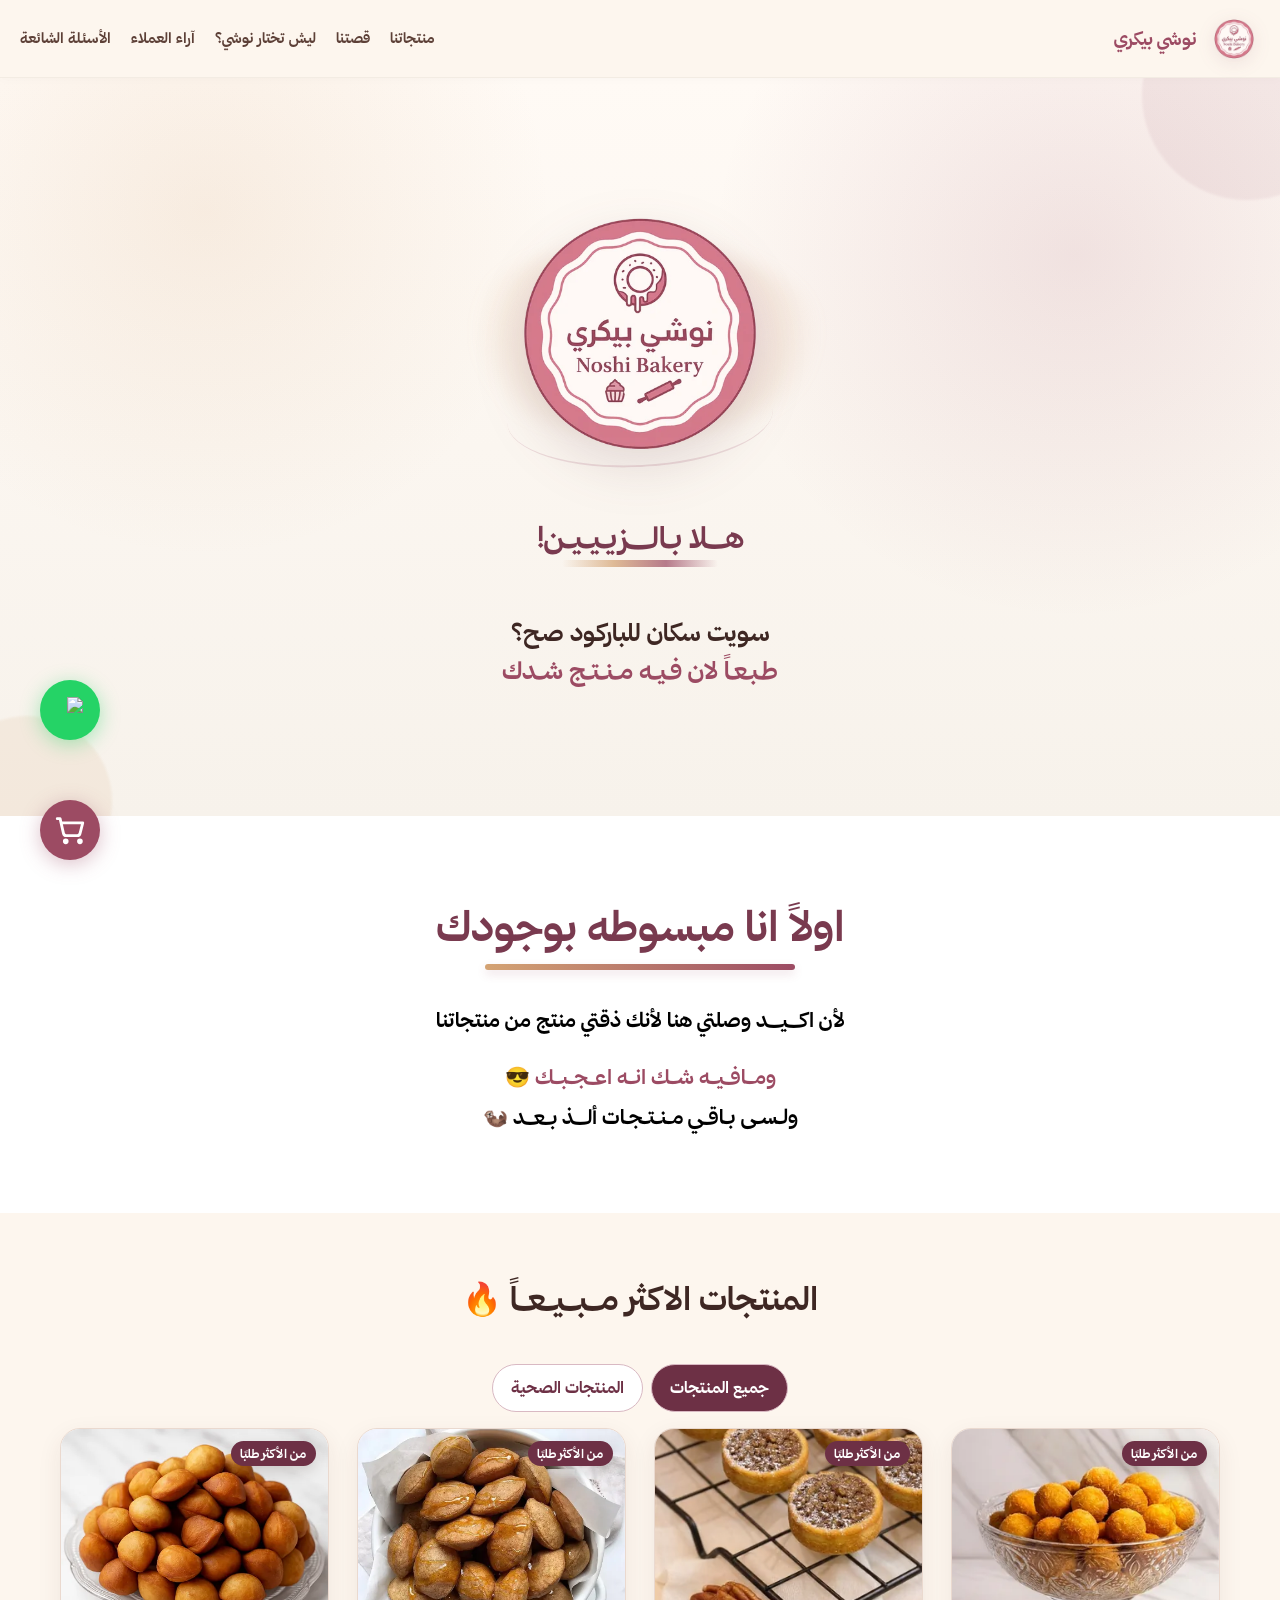
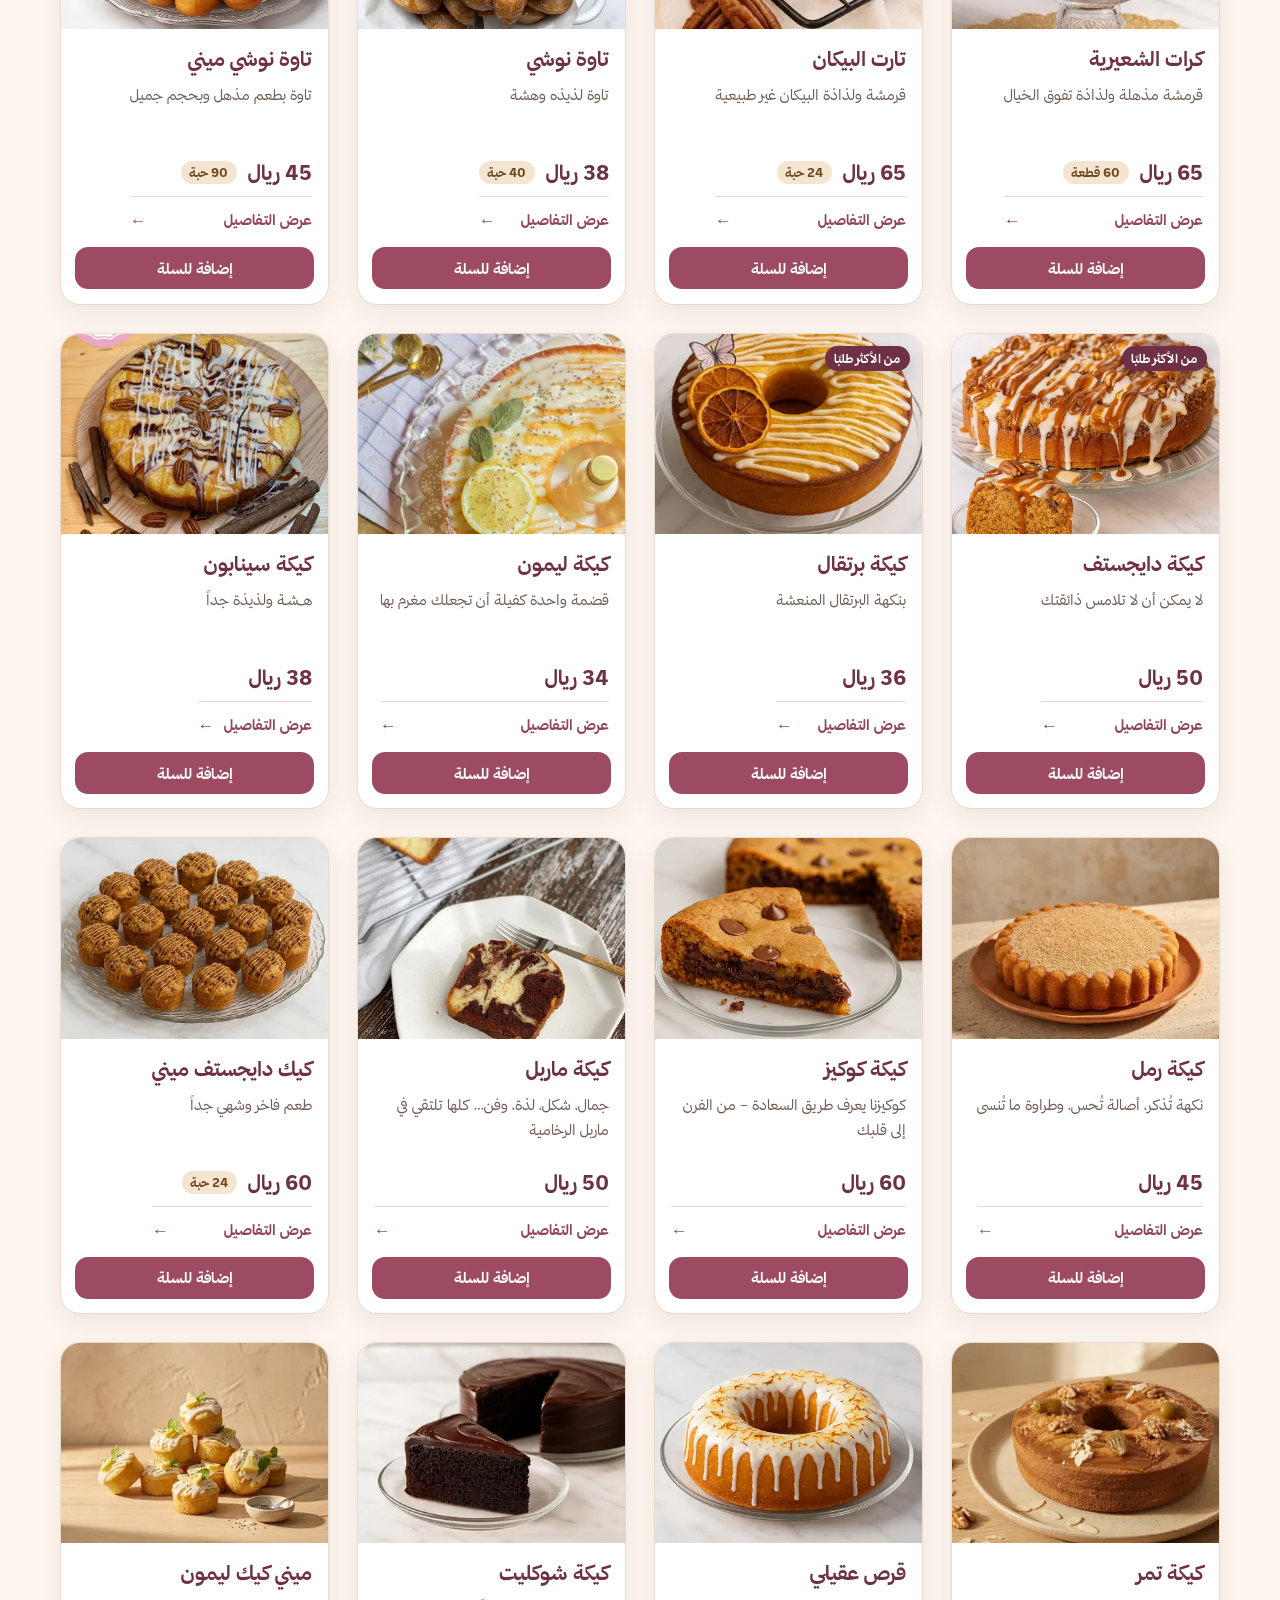
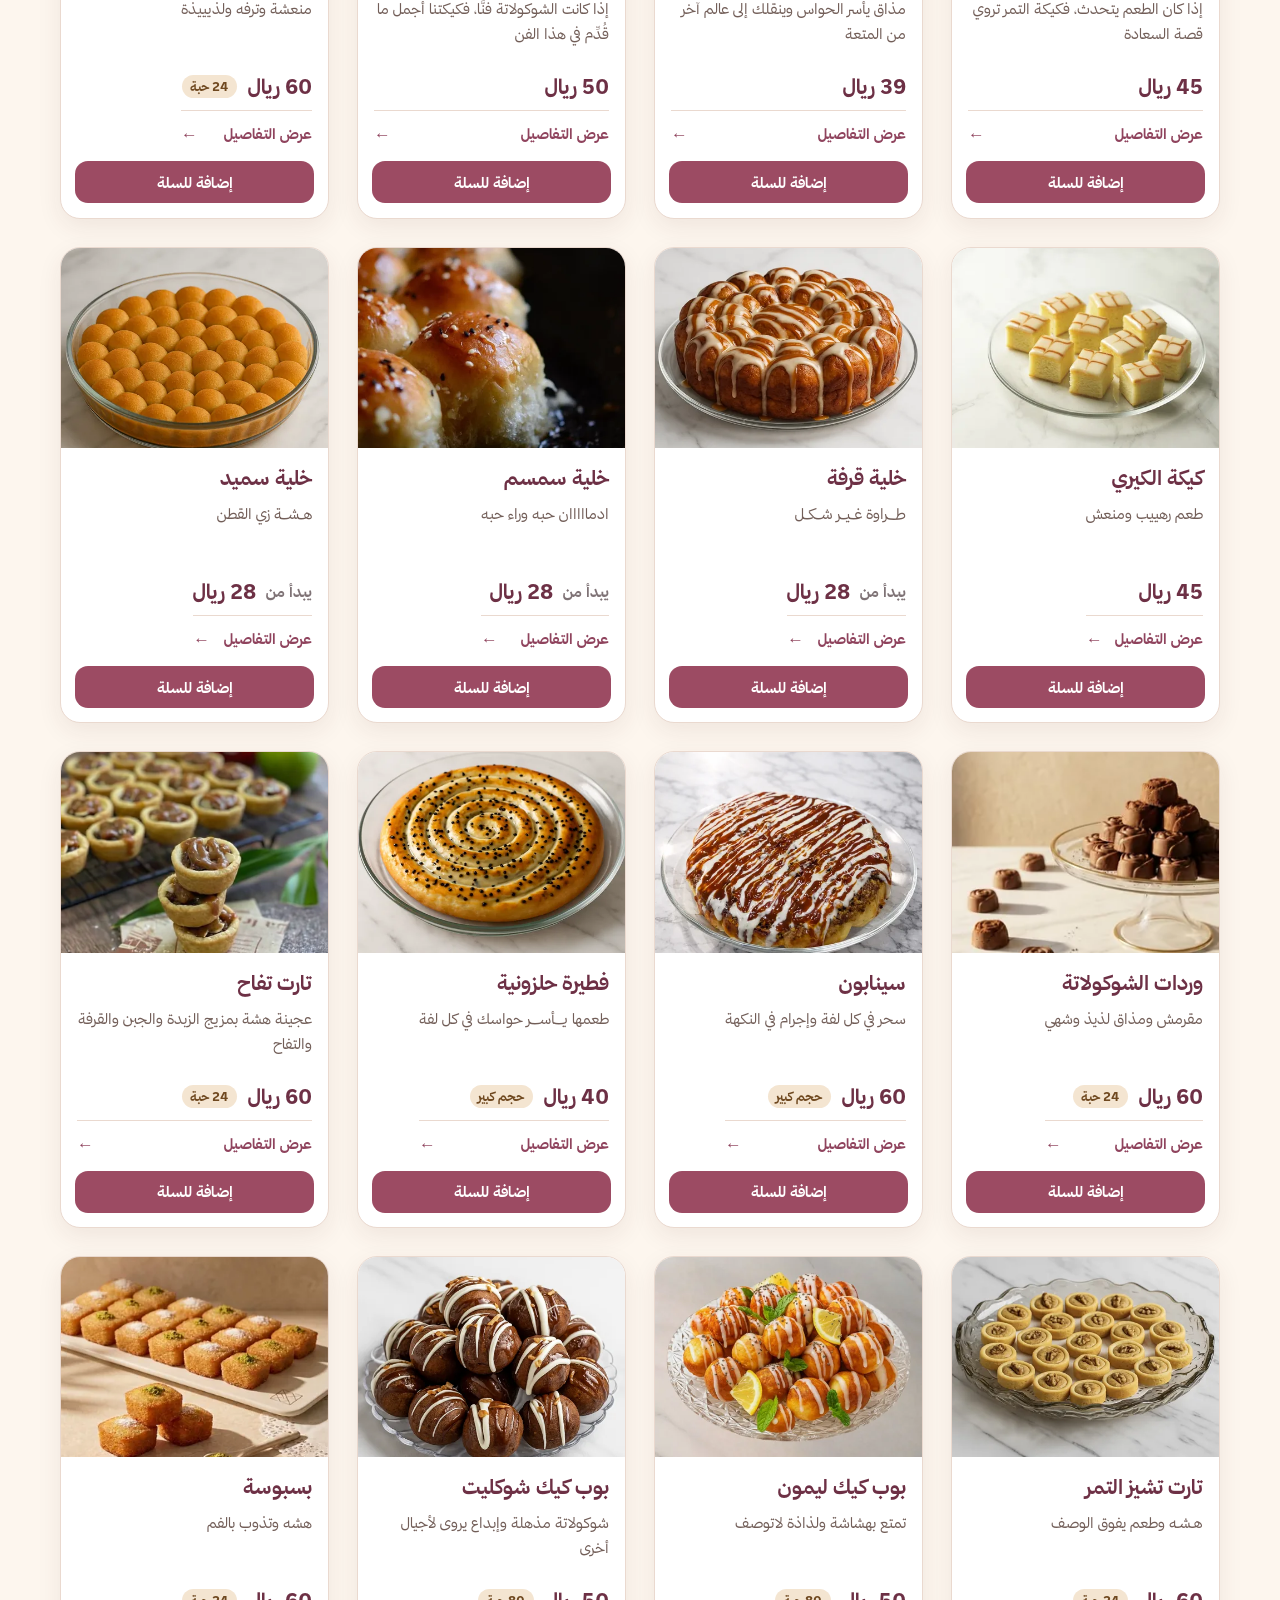
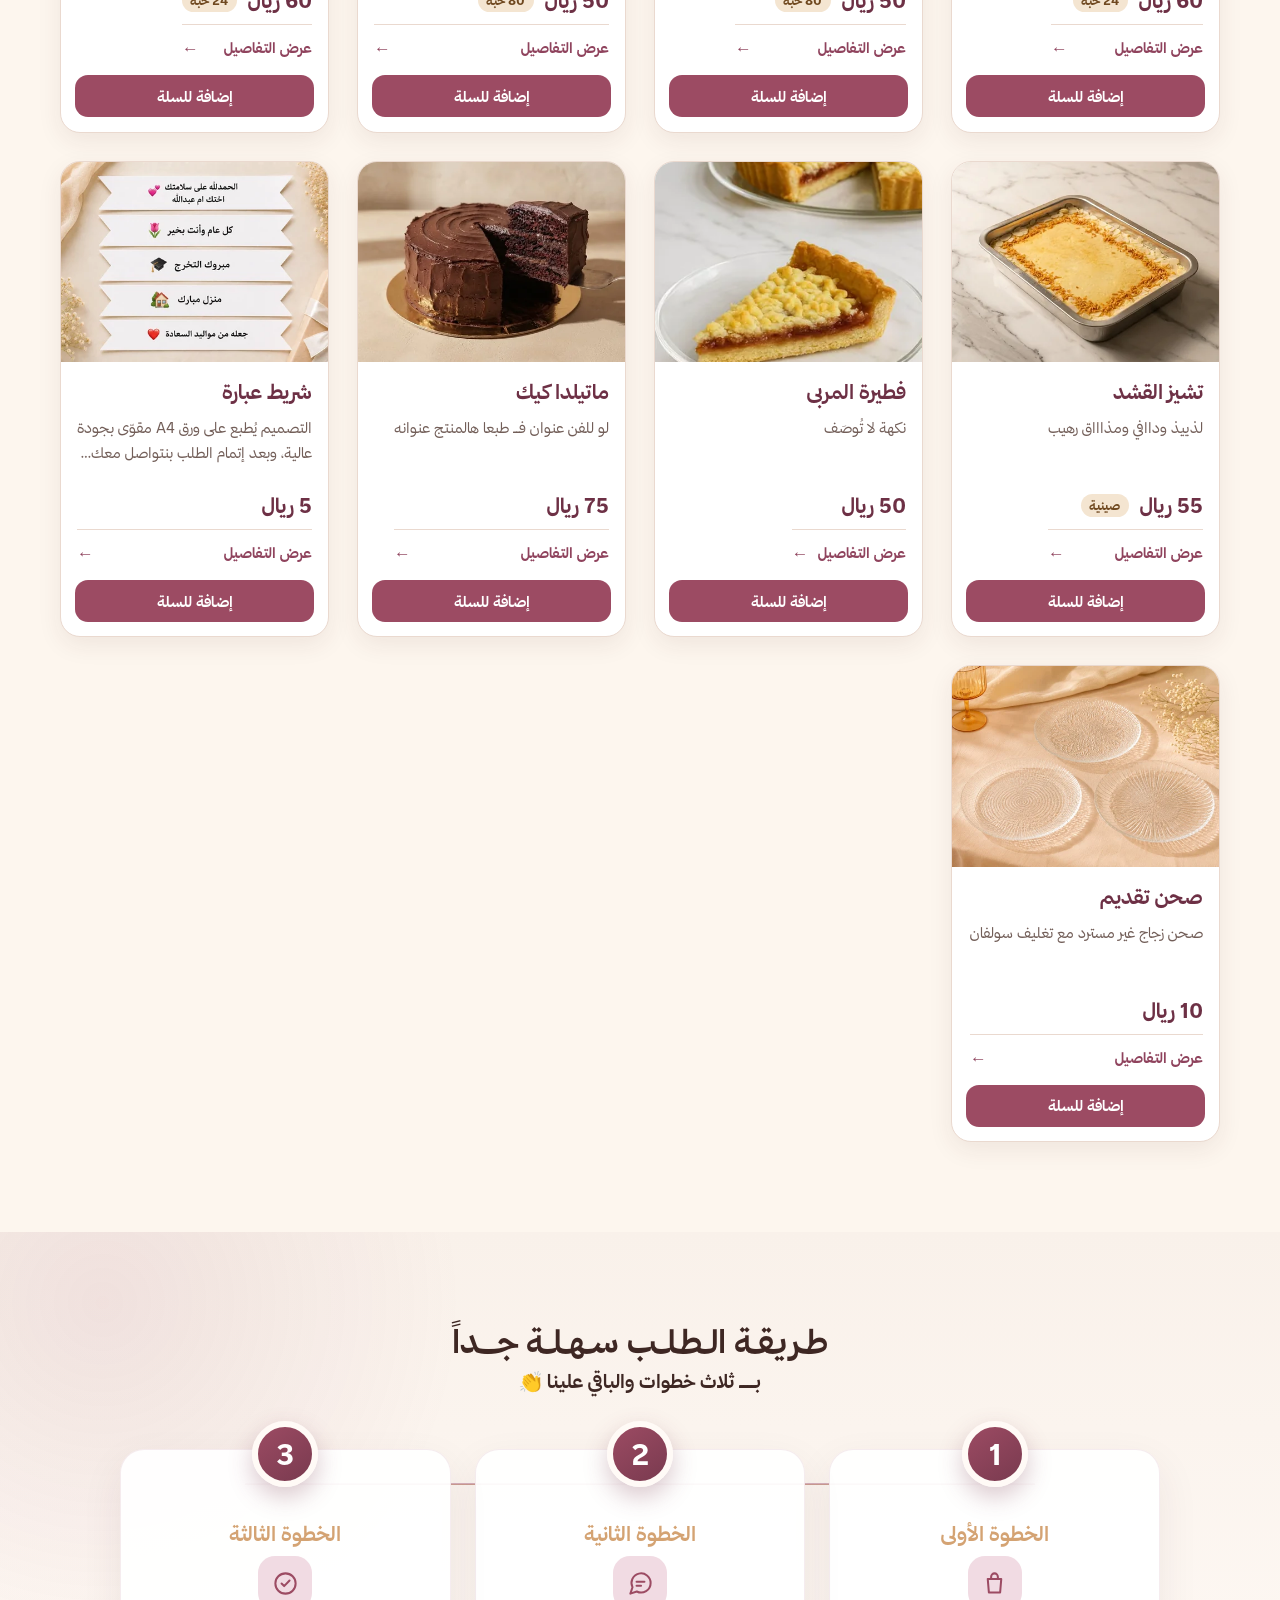
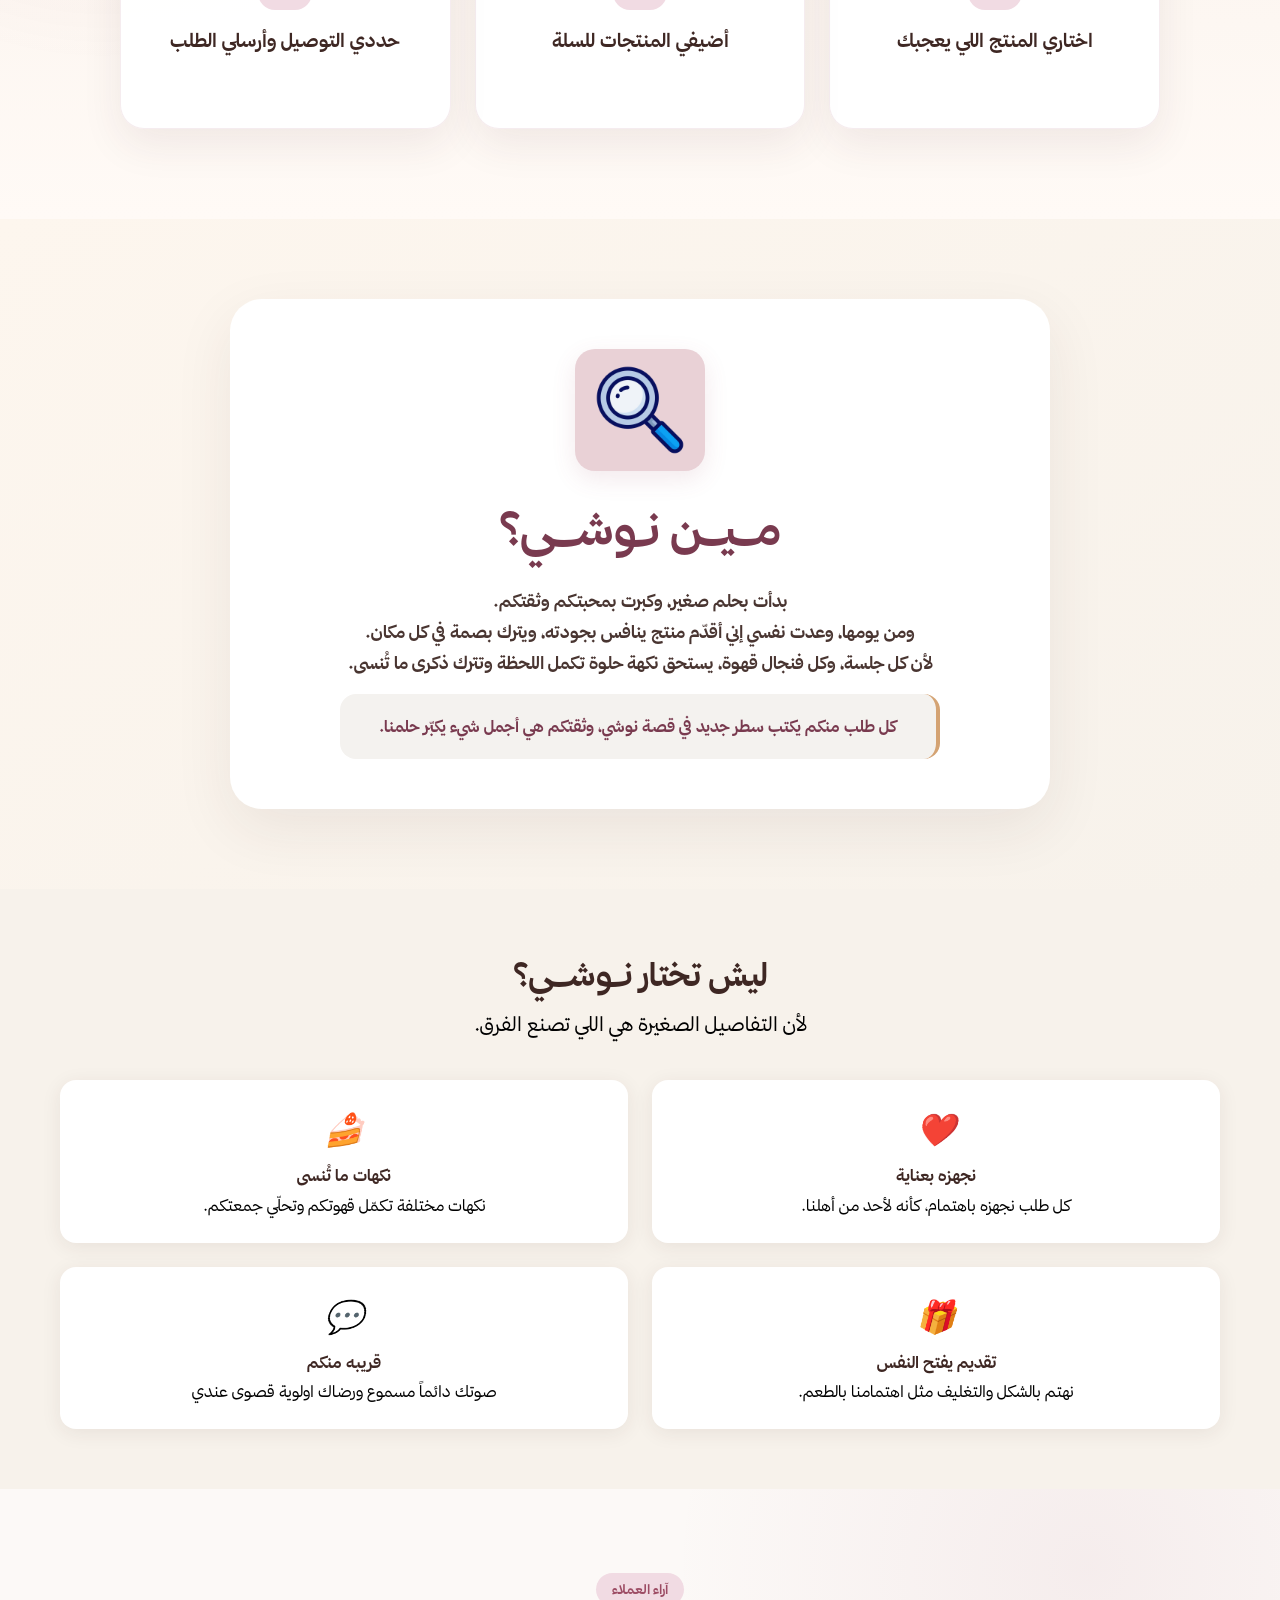
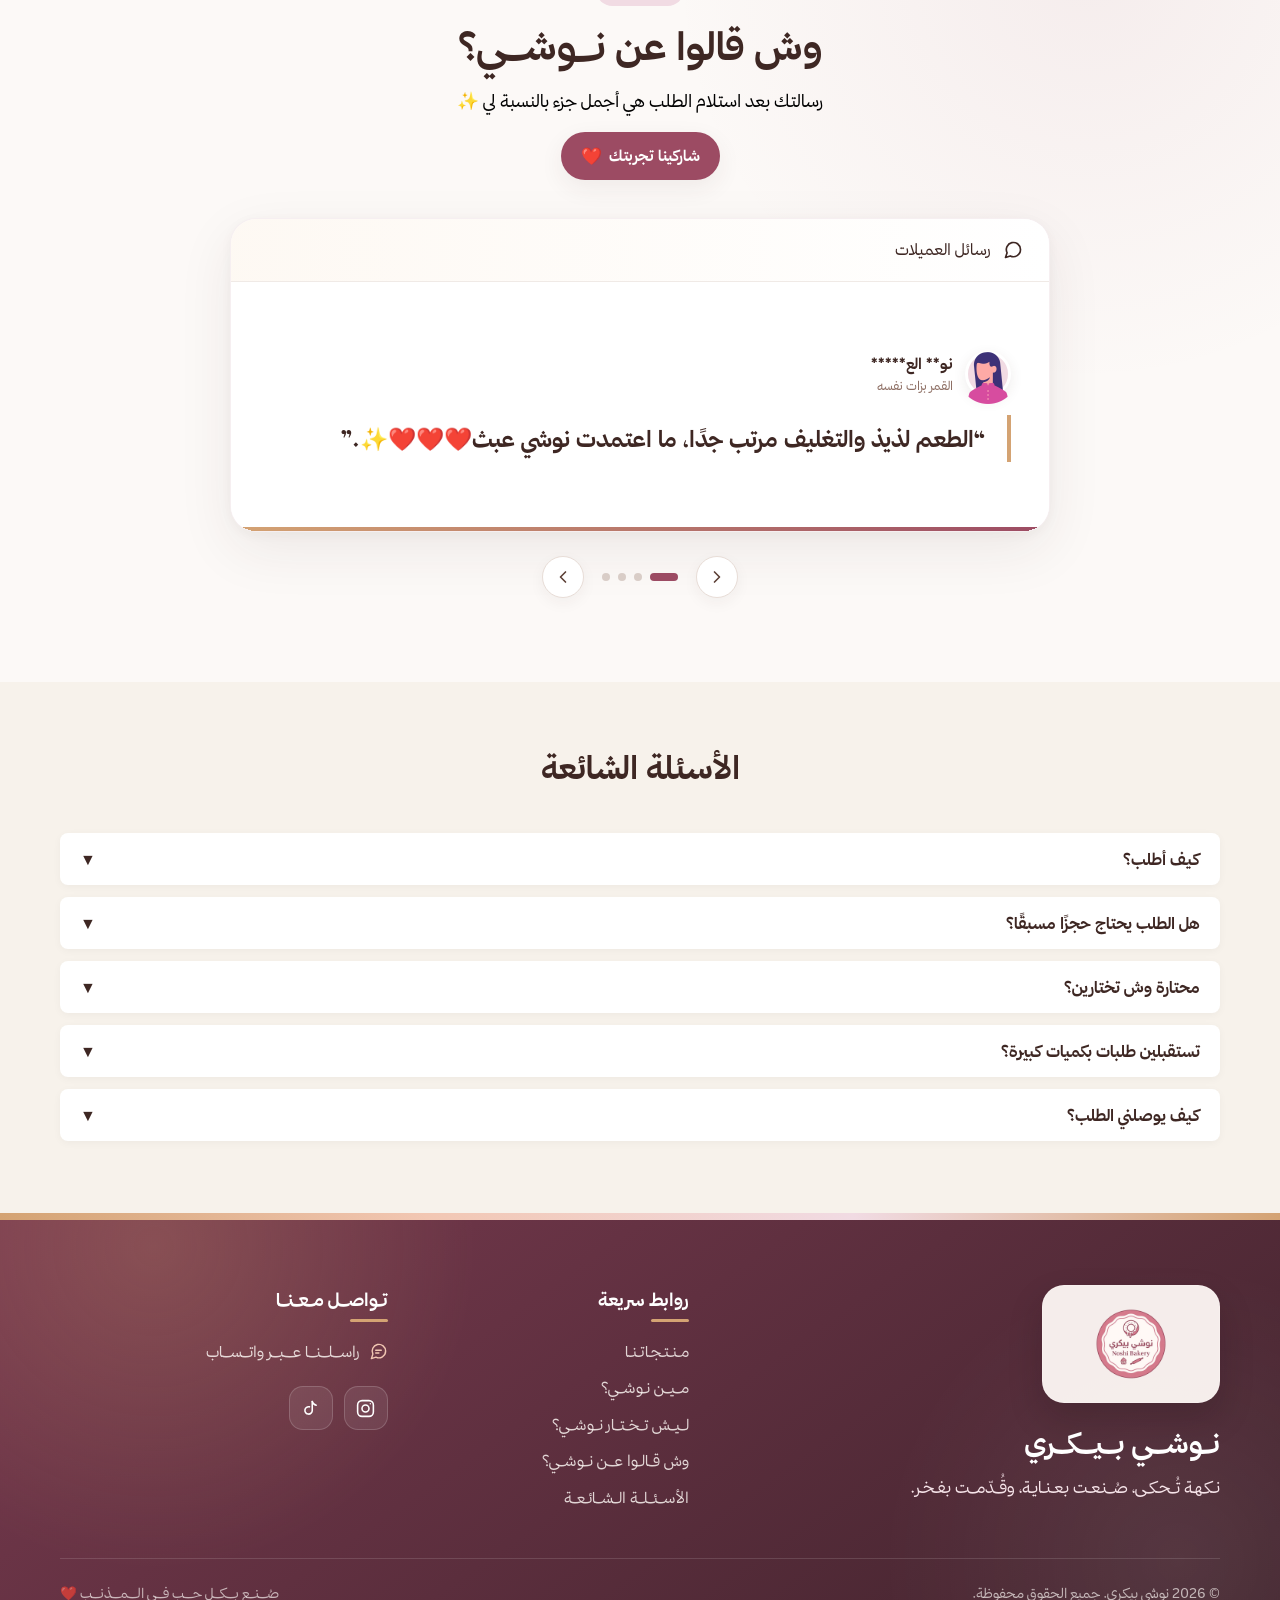
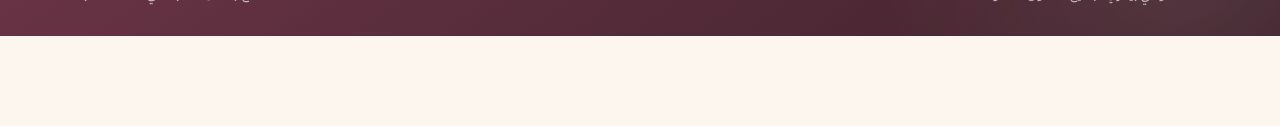
==== commit f8d34c20: "شش" ====
--- a/index.html
+++ b/index.html
@@ -66,7 +66,7 @@
       }, 3500);
     </script>
     <link rel="stylesheet" href="assets/css/style.css?v=visibility-guard-20261110" />
-    <link rel="stylesheet" href="assets/css/catalog-v7.css?v=variant2" />
+    <link rel="stylesheet" href="assets/css/catalog-v7.css?v=options-20261115" />
     <link rel="stylesheet" href="assets/css/reviews-v1.css" />
   </head>
   <body>
@@ -208,6 +208,15 @@
             <div class="dialog-variant-options" id="modalVariantOptions"></div>
           </div>
 
+          <div class="noshi-choice-group" id="modalFlour" hidden>
+            <span class="dialog-variants-label">اختاري نوع الدقيق <small>(إجباري)</small></span>
+            <div class="noshi-choice-buttons" id="modalFlourOptions"></div>
+          </div>
+          <div class="noshi-choice-group" id="modalSugar" hidden>
+            <span class="dialog-variants-label">اختاري مستوى السكر <small>(إجباري)</small></span>
+            <div class="noshi-choice-buttons" id="modalSugarOptions"></div>
+          </div>
+
           <div class="dialog-meta">
             <div class="dialog-pill">
               <span>السعر</span>
@@ -277,6 +286,11 @@
           <h2>المنتجات الاكثر مــبــيــعــاً 🔥</h2>
         </div>
 
+        <div class="noshi-product-tabs" role="group" aria-label="تصنيف المنتجات">
+          <button type="button" class="noshi-tab active" data-products-tab="all" aria-pressed="true">جميع المنتجات</button>
+          <button type="button" class="noshi-tab" data-products-tab="healthy" aria-pressed="false">المنتجات الصحية</button>
+        </div>
+        <p class="noshi-category-info" id="healthyCategoryInfo" hidden>منتجات يتوفر منها خيار البر أو المكس، وتبقى كل خيارات المنتج متاحة.</p>
         <div class="products-grid" id="productsGrid">
           <!-- سيتم إنشاء المنتجات هنا بواسطة JavaScript -->
         </div>
@@ -1000,10 +1014,11 @@
 
     <script src="assets/js/reviews-api-config-v1.js" defer></script>
     <script src="assets/js/reviews-v1.js" defer></script>
-    <script src="assets/js/products-v5.js?v=variant2" defer></script>
+    <script src="assets/js/products-v5.js?v=options-20261115" defer></script>
     <script src="assets/js/offers-v7.js" defer></script>
-    <script src="assets/js/cart-store-v7.js" defer></script>
-    <script src="assets/js/catalog-v7.js?v=visibility-guard-20261110" defer></script>
+    <script src="assets/js/product-options-v1.js?v=options-20261115" defer></script>
+    <script src="assets/js/cart-store-v7.js?v=options-20261115" defer></script>
+    <script src="assets/js/catalog-v7.js?v=options-20261115" defer></script>
   <script src="assets/js/display-format.js?v=1.0.0" defer></script>
 </body>
 </html>
--- a/assets/css/catalog-v7.css
+++ b/assets/css/catalog-v7.css
@@ -192,3 +192,17 @@
     font-size:.86rem !important;
   }
 }
+
+/* NOSHI option controls and catalog filter; existing product cards remain unchanged. */
+.noshi-product-tabs { display:flex;justify-content:center;flex-wrap:wrap;gap:.55rem;margin:0 0 1rem; }
+.noshi-tab { font:inherit;font-weight:800;padding:.65rem 1.1rem;border:1.5px solid #d9b9c3;border-radius:999px;background:#fff;color:var(--color-primary-strong);cursor:pointer; }
+.noshi-tab.active { background:var(--color-primary-strong);color:#fff; }
+.noshi-category-info {text-align:center;font-size:.82rem;color:#806c73;margin:0 0 1rem;}
+.noshi-category-empty {grid-column:1/-1;text-align:center;padding:1.8rem;}
+.noshi-choice-group {margin-top:.9rem;}
+.noshi-choice-group small {font-weight:500;font-size:.75em;}
+.noshi-choice-buttons {display:grid;grid-template-columns:repeat(auto-fit,minmax(112px,1fr));gap:.5rem;}
+.noshi-option-button {font:inherit;font-weight:800;min-height:50px;padding:.6rem;border:1.5px solid #e8ccd5;border-radius:12px;background:#fff;color:var(--color-primary-strong);cursor:pointer;}
+.noshi-option-button.selected {background:#fff4f7;border-color:var(--color-primary-strong);box-shadow:0 0 0 2px rgba(156,75,99,.10);}
+
+.noshi-product-kind {font-size:.74rem;color:#8a5368;font-weight:800;}
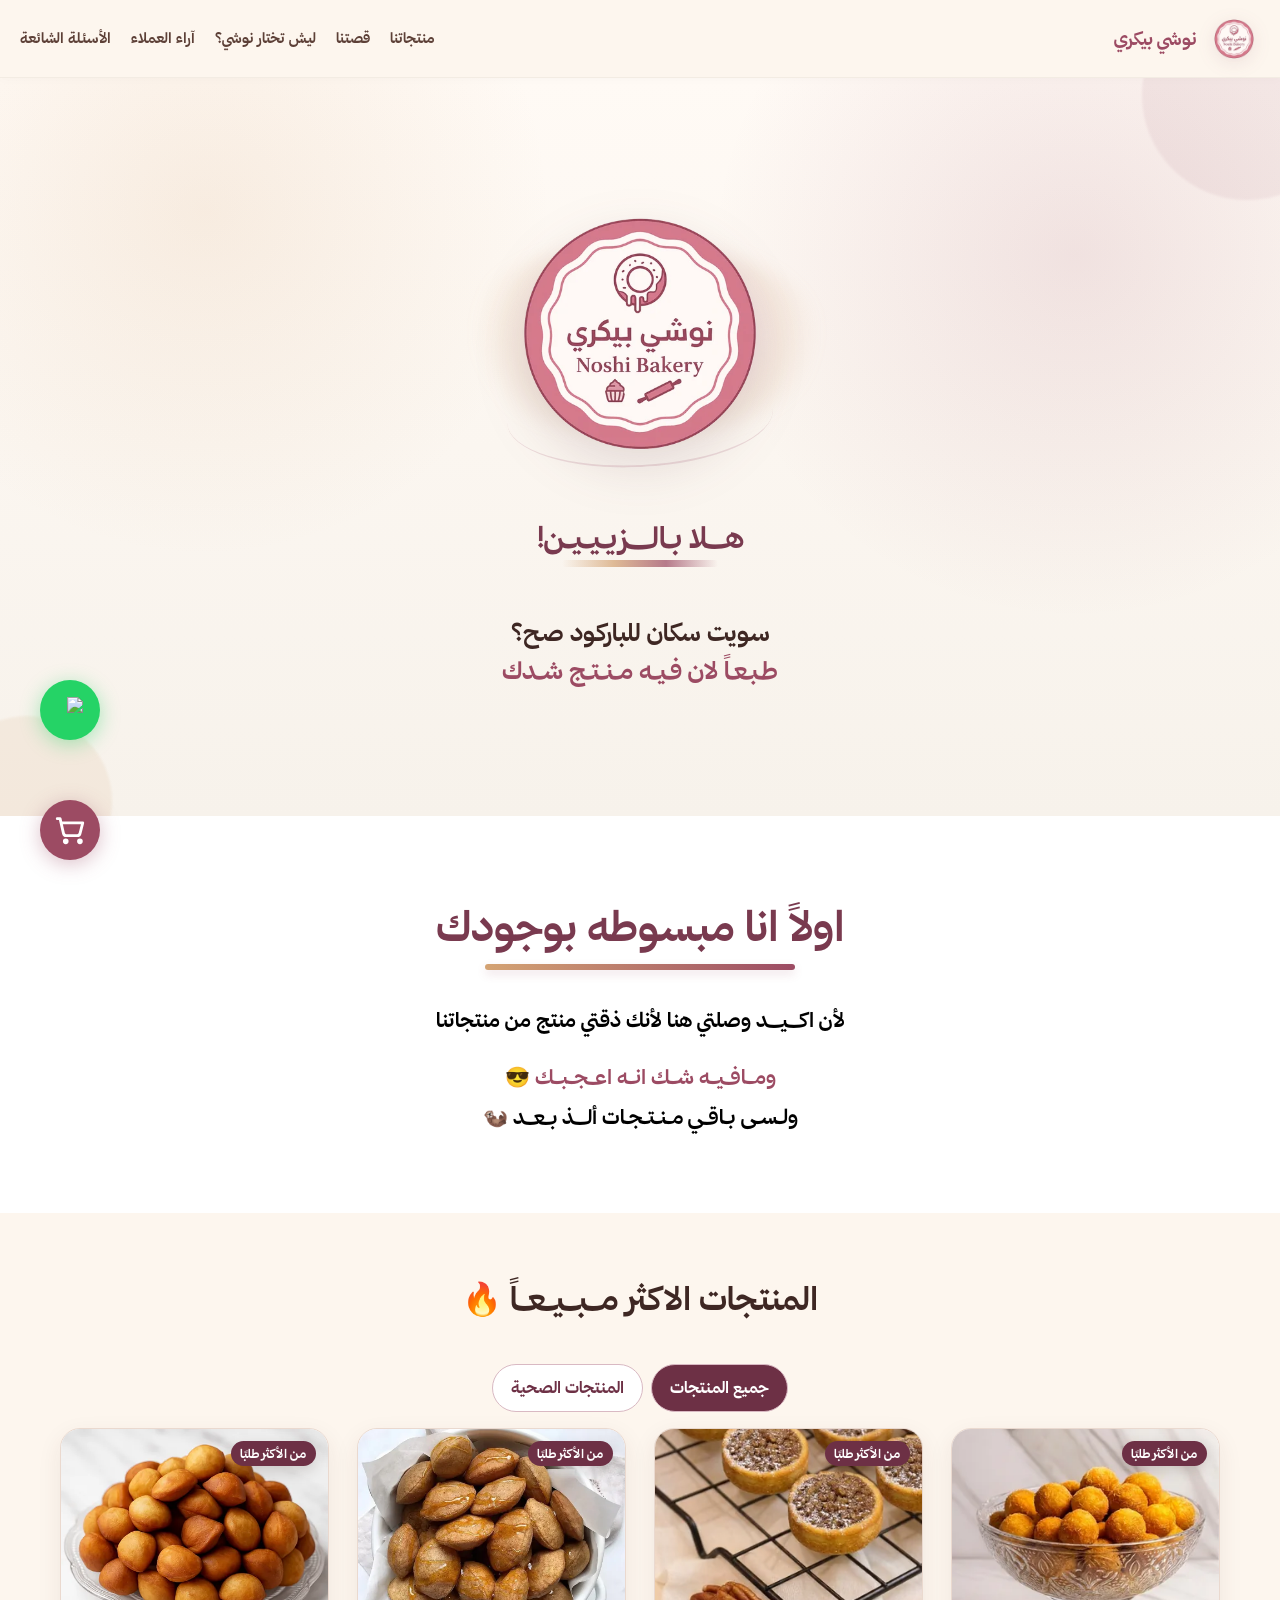
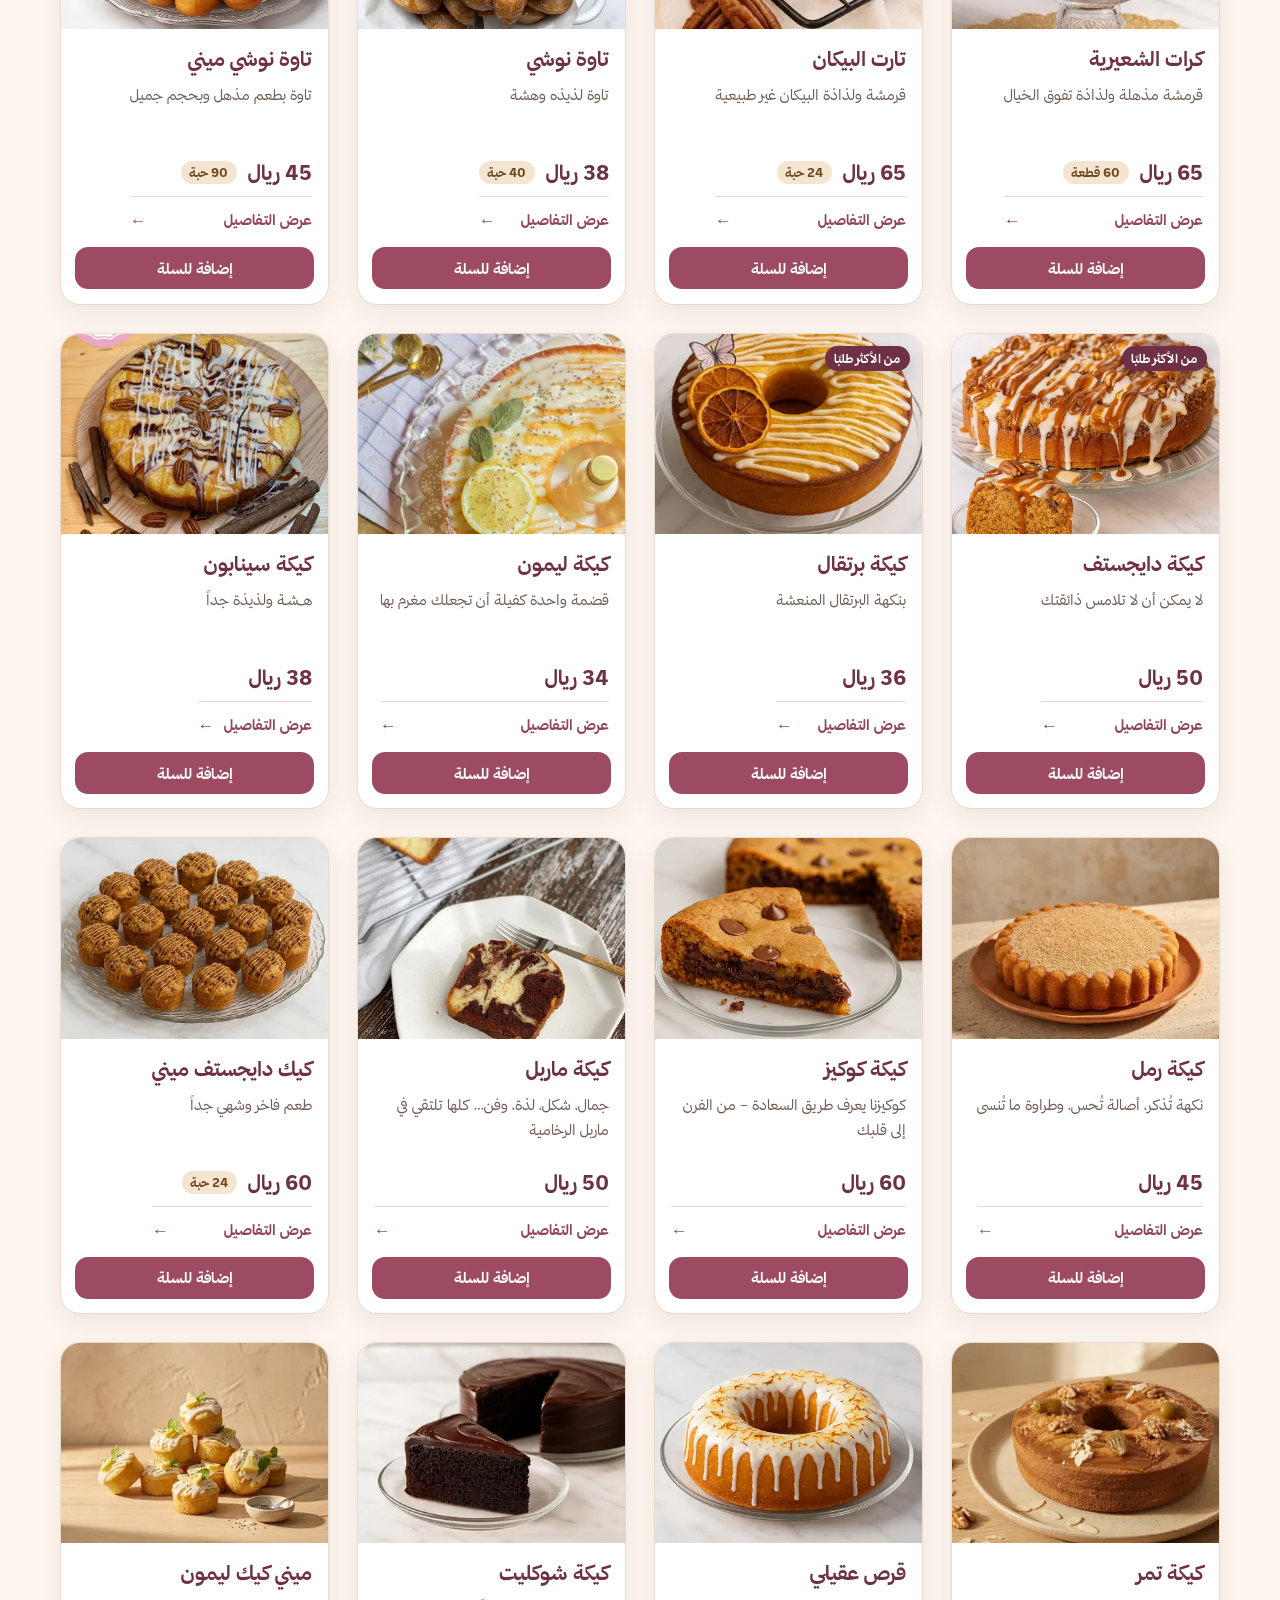
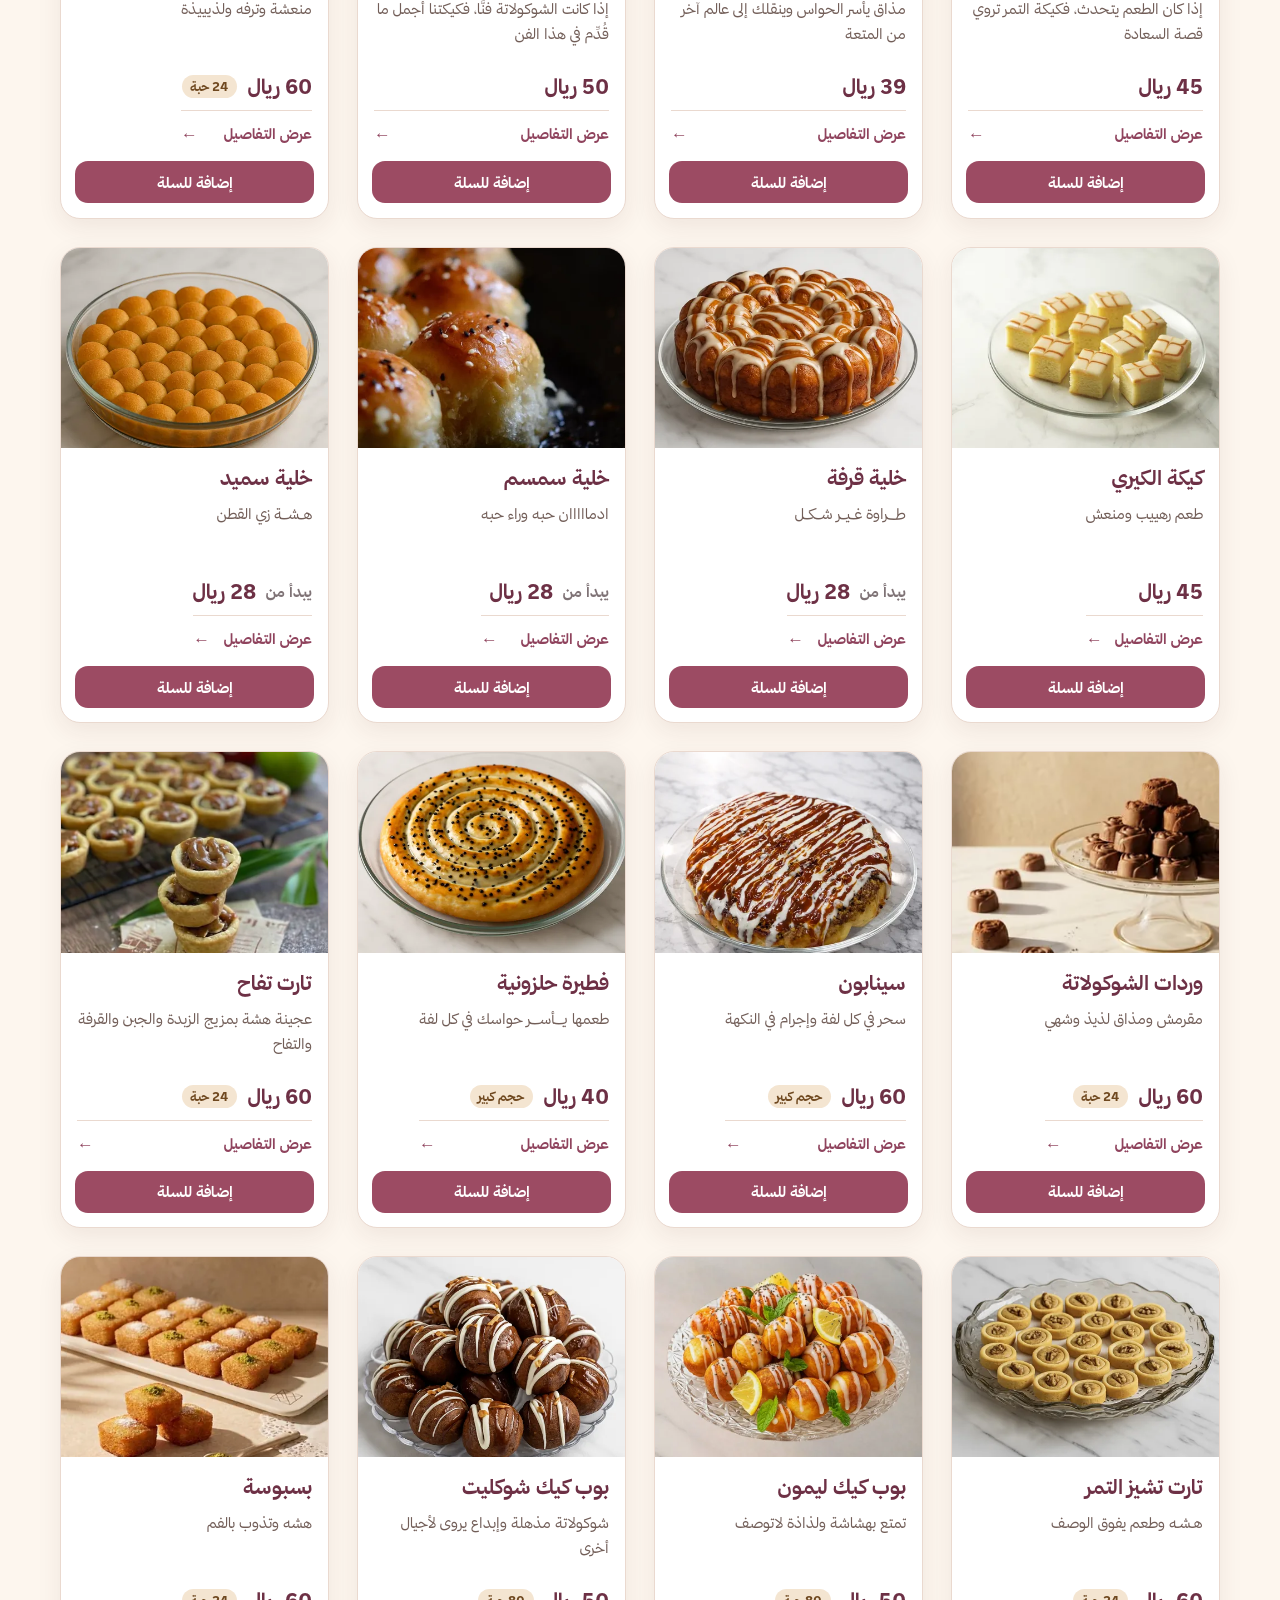
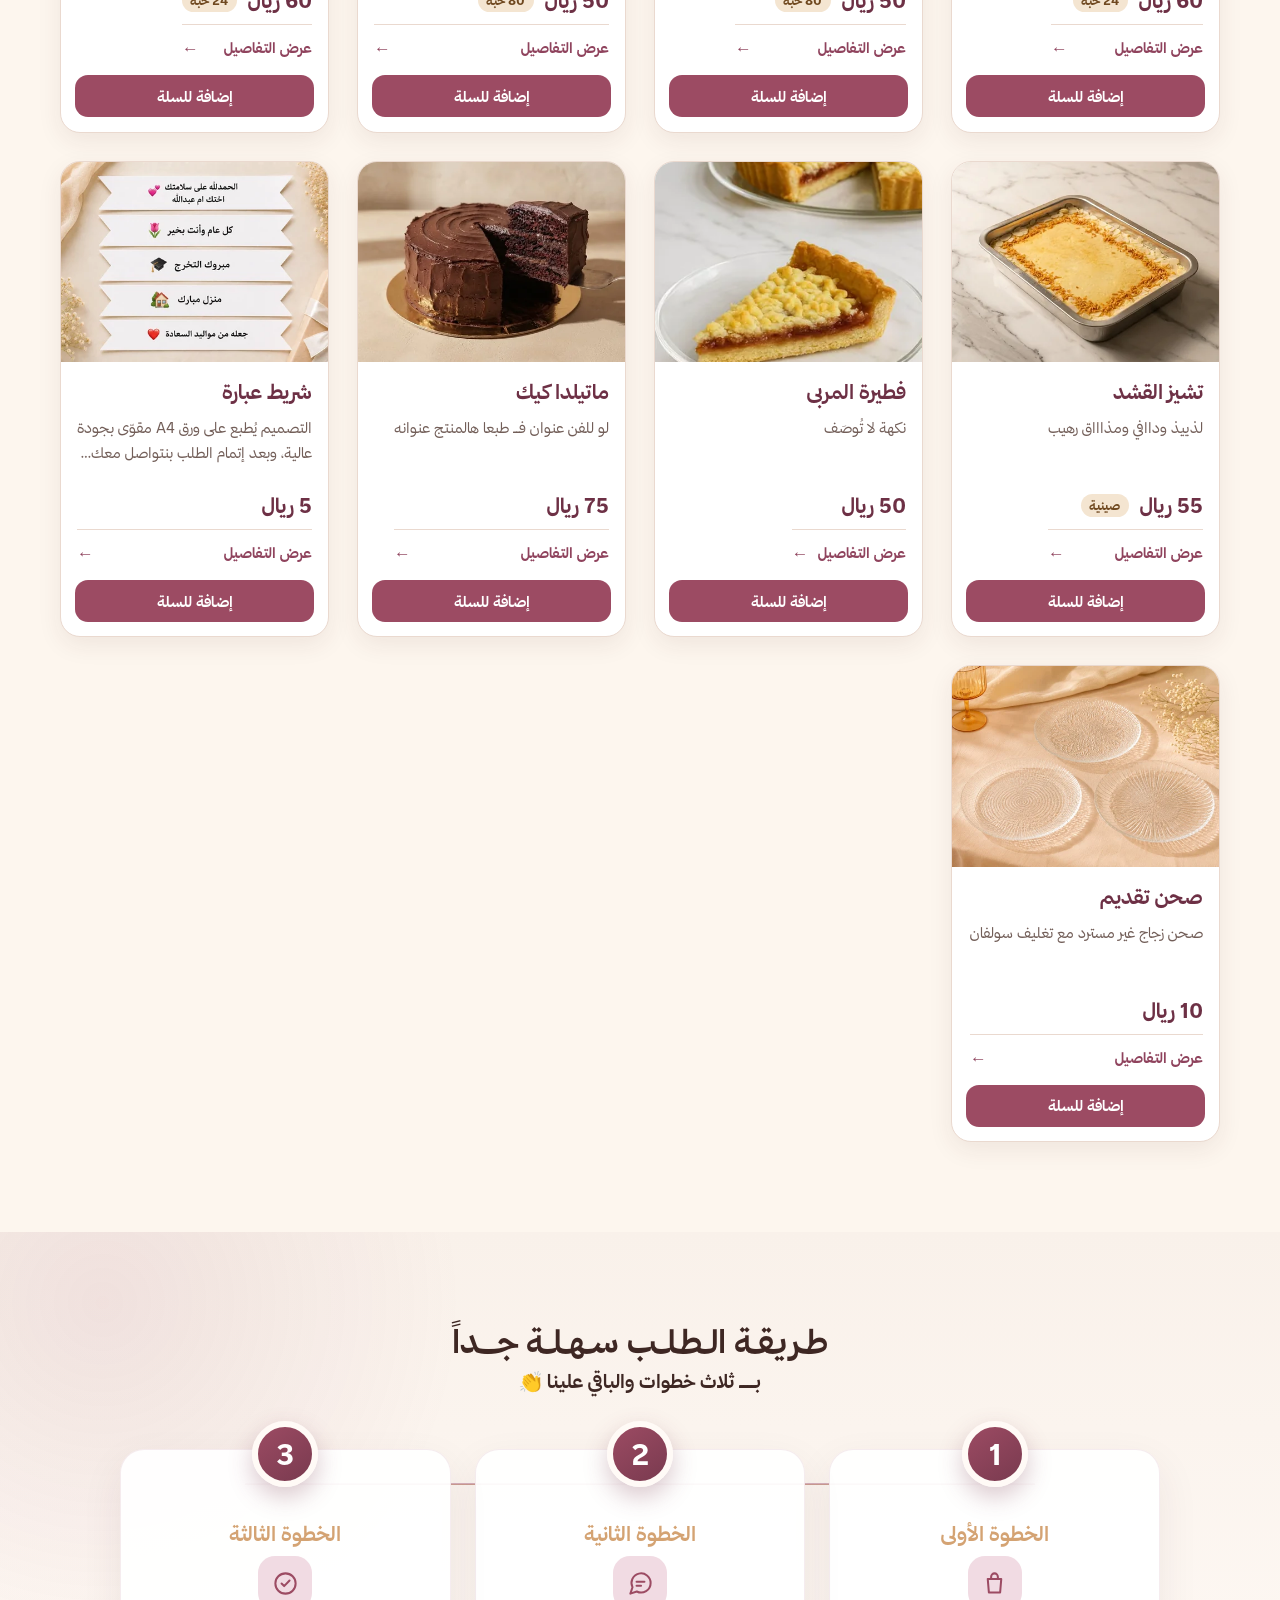
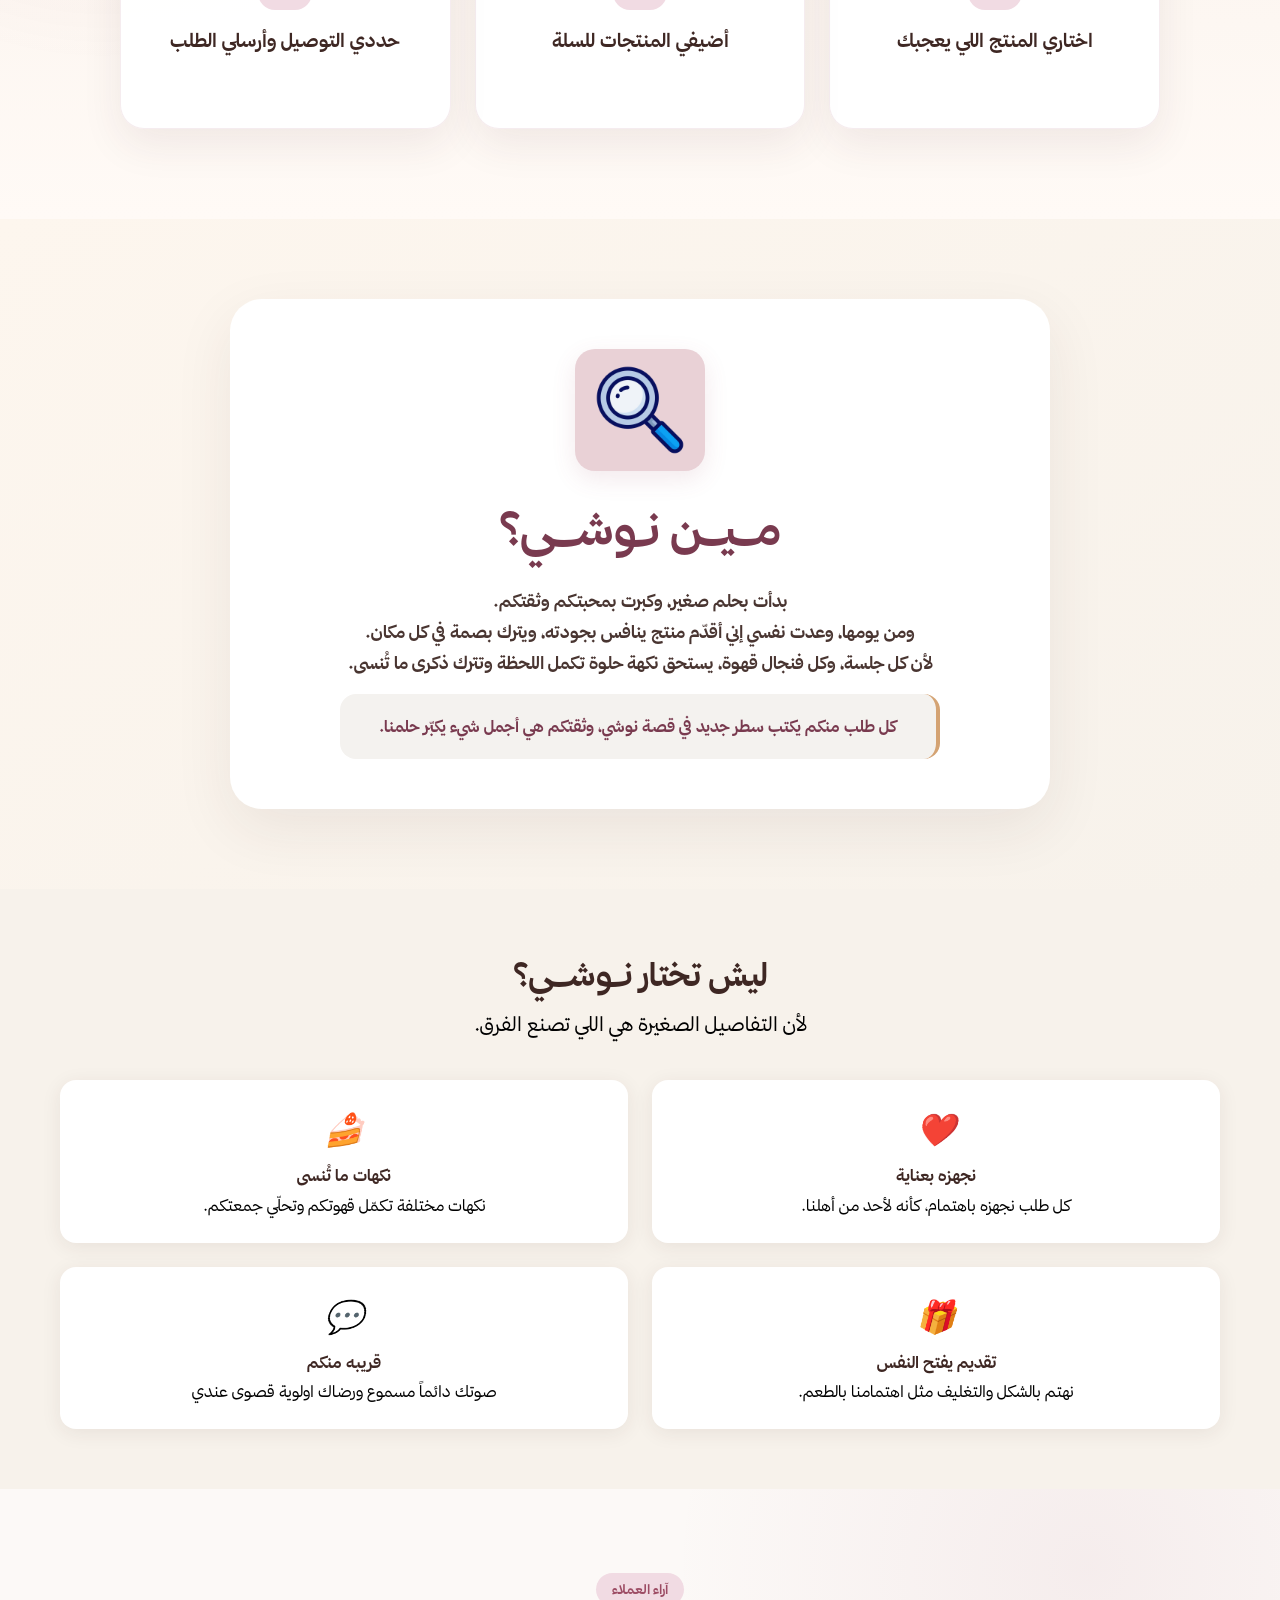
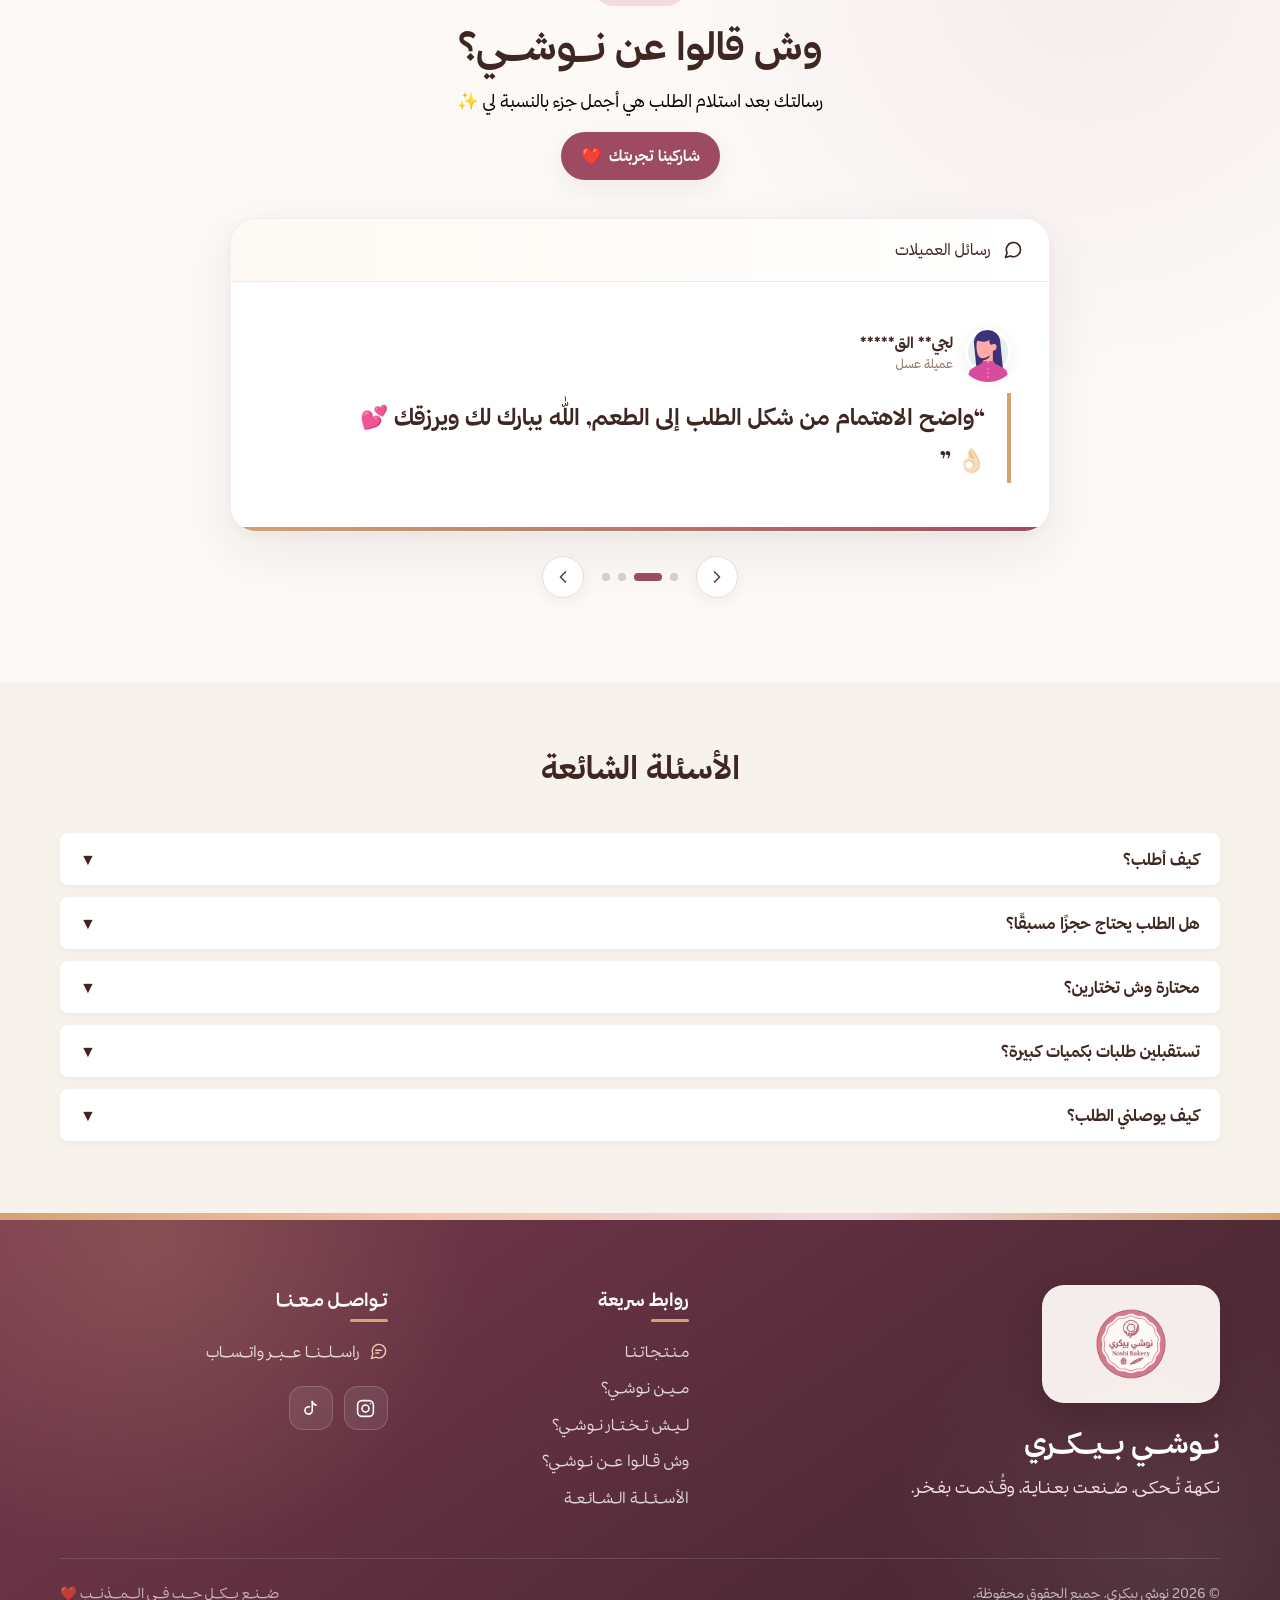
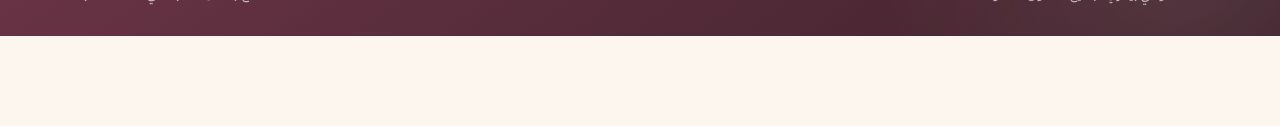
==== commit dd5f10c3: "سس" ====
--- a/index.html
+++ b/index.html
@@ -66,7 +66,7 @@
       }, 3500);
     </script>
     <link rel="stylesheet" href="assets/css/style.css?v=visibility-guard-20261110" />
-    <link rel="stylesheet" href="assets/css/catalog-v7.css?v=options-20261115" />
+    <link rel="stylesheet" href="assets/css/catalog-v7.css?v=modal-polish-20261116" />
     <link rel="stylesheet" href="assets/css/reviews-v1.css" />
   </head>
   <body>
@@ -209,11 +209,11 @@
           </div>
 
           <div class="noshi-choice-group" id="modalFlour" hidden>
-            <span class="dialog-variants-label">اختاري نوع الدقيق <small>(إجباري)</small></span>
+            <span class="dialog-variants-label">اختاري نوع الدقيق <span class="noshi-required-badge">إجباري</span></span>
             <div class="noshi-choice-buttons" id="modalFlourOptions"></div>
           </div>
           <div class="noshi-choice-group" id="modalSugar" hidden>
-            <span class="dialog-variants-label">اختاري مستوى السكر <small>(إجباري)</small></span>
+            <span class="dialog-variants-label">اختاري مستوى السكر <span class="noshi-required-badge">إجباري</span></span>
             <div class="noshi-choice-buttons" id="modalSugarOptions"></div>
           </div>
 
@@ -1016,9 +1016,9 @@
     <script src="assets/js/reviews-v1.js" defer></script>
     <script src="assets/js/products-v5.js?v=options-20261115" defer></script>
     <script src="assets/js/offers-v7.js" defer></script>
-    <script src="assets/js/product-options-v1.js?v=options-20261115" defer></script>
+    <script src="assets/js/product-options-v1.js?v=modal-polish-20261116" defer></script>
     <script src="assets/js/cart-store-v7.js?v=options-20261115" defer></script>
-    <script src="assets/js/catalog-v7.js?v=options-20261115" defer></script>
+    <script src="assets/js/catalog-v7.js?v=modal-polish-20261116" defer></script>
   <script src="assets/js/display-format.js?v=1.0.0" defer></script>
 </body>
 </html>
--- a/assets/css/catalog-v7.css
+++ b/assets/css/catalog-v7.css
@@ -206,3 +206,87 @@
 .noshi-option-button.selected {background:#fff4f7;border-color:var(--color-primary-strong);box-shadow:0 0 0 2px rgba(156,75,99,.10);}
 
 .noshi-product-kind {font-size:.74rem;color:#8a5368;font-weight:800;}
+
+/* 2026-11-16 — Product dialog readability/spacing only; no change to other site dialogs. */
+.product-dialog .dialog-close {
+  background: #873750;
+  color: #fff;
+  border: 2px solid #fff;
+  font-size: 1.35rem;
+  font-weight: 800;
+  box-shadow: 0 4px 13px rgba(76, 27, 44, .27);
+}
+.product-dialog .dialog-close:hover,
+.product-dialog .dialog-close:focus-visible {
+  background: #63263b;
+  color: #fff;
+}
+.product-dialog .noshi-choice-group { margin-top: .72rem; }
+.product-dialog .noshi-choice-group .dialog-variants-label {
+  display: flex;
+  align-items: center;
+  flex-wrap: wrap;
+  gap: .5rem;
+  margin-bottom: .48rem;
+  font-size: 1rem;
+  line-height: 1.45;
+  font-weight: 900;
+}
+.product-dialog .noshi-required-badge {
+  display: inline-flex;
+  align-items: center;
+  padding: .16rem .55rem;
+  border: 1px solid #a94b63;
+  border-radius: 999px;
+  background: #953c57;
+  color: #fff;
+  font-size: .8rem;
+  font-weight: 900;
+  line-height: 1.25;
+}
+.product-dialog .noshi-choice-buttons {
+  display: grid;
+  grid-template-columns: repeat(3, minmax(0, 1fr));
+  gap: .45rem;
+}
+.product-dialog #modalSugarOptions { grid-template-columns: repeat(2, minmax(0, 1fr)); }
+.product-dialog .noshi-option-button {
+  min-width: 0;
+  min-height: 41px;
+  padding: .4rem .32rem;
+  border-radius: 10px;
+  font-size: .84rem;
+  line-height: 1.35;
+  font-weight: 800;
+  overflow-wrap: anywhere;
+}
+.product-dialog .dialog-meta { gap: .55rem; }
+.product-dialog .dialog-pill {
+  border-color: #dfc7ce;
+  background: #fff8f6;
+  border-radius: 11px;
+}
+.product-dialog .dialog-pill span { color: #72535d; font-weight: 700; }
+.product-dialog .dialog-pill strong { overflow-wrap: anywhere; }
+@media (max-width: 600px) {
+  .product-dialog.has-product-options { overflow-y: auto !important; }
+  .product-dialog .noshi-choice-group { margin-top: .62rem; }
+  .product-dialog .noshi-choice-group .dialog-variants-label {
+    font-size: .98rem !important;
+    line-height: 1.4 !important;
+    margin-bottom: .4rem !important;
+  }
+  .product-dialog .noshi-required-badge { font-size: .79rem; }
+  .product-dialog .noshi-option-button { min-height: 39px; padding: .35rem .28rem; font-size: .8rem; }
+  .product-dialog .dialog-meta {
+    grid-template-columns: repeat(2, minmax(0, 1fr)) !important;
+    gap: .48rem !important;
+    margin-top: .7rem;
+  }
+  .product-dialog .dialog-pill { padding: .5rem .6rem !important; }
+  .product-dialog .dialog-pill span { font-size: .76rem !important; }
+  .product-dialog .dialog-pill strong { font-size: .98rem !important; }
+}
+@media (max-width: 355px) {
+  .product-dialog #modalFlourOptions { grid-template-columns: repeat(2, minmax(0, 1fr)); }
+}
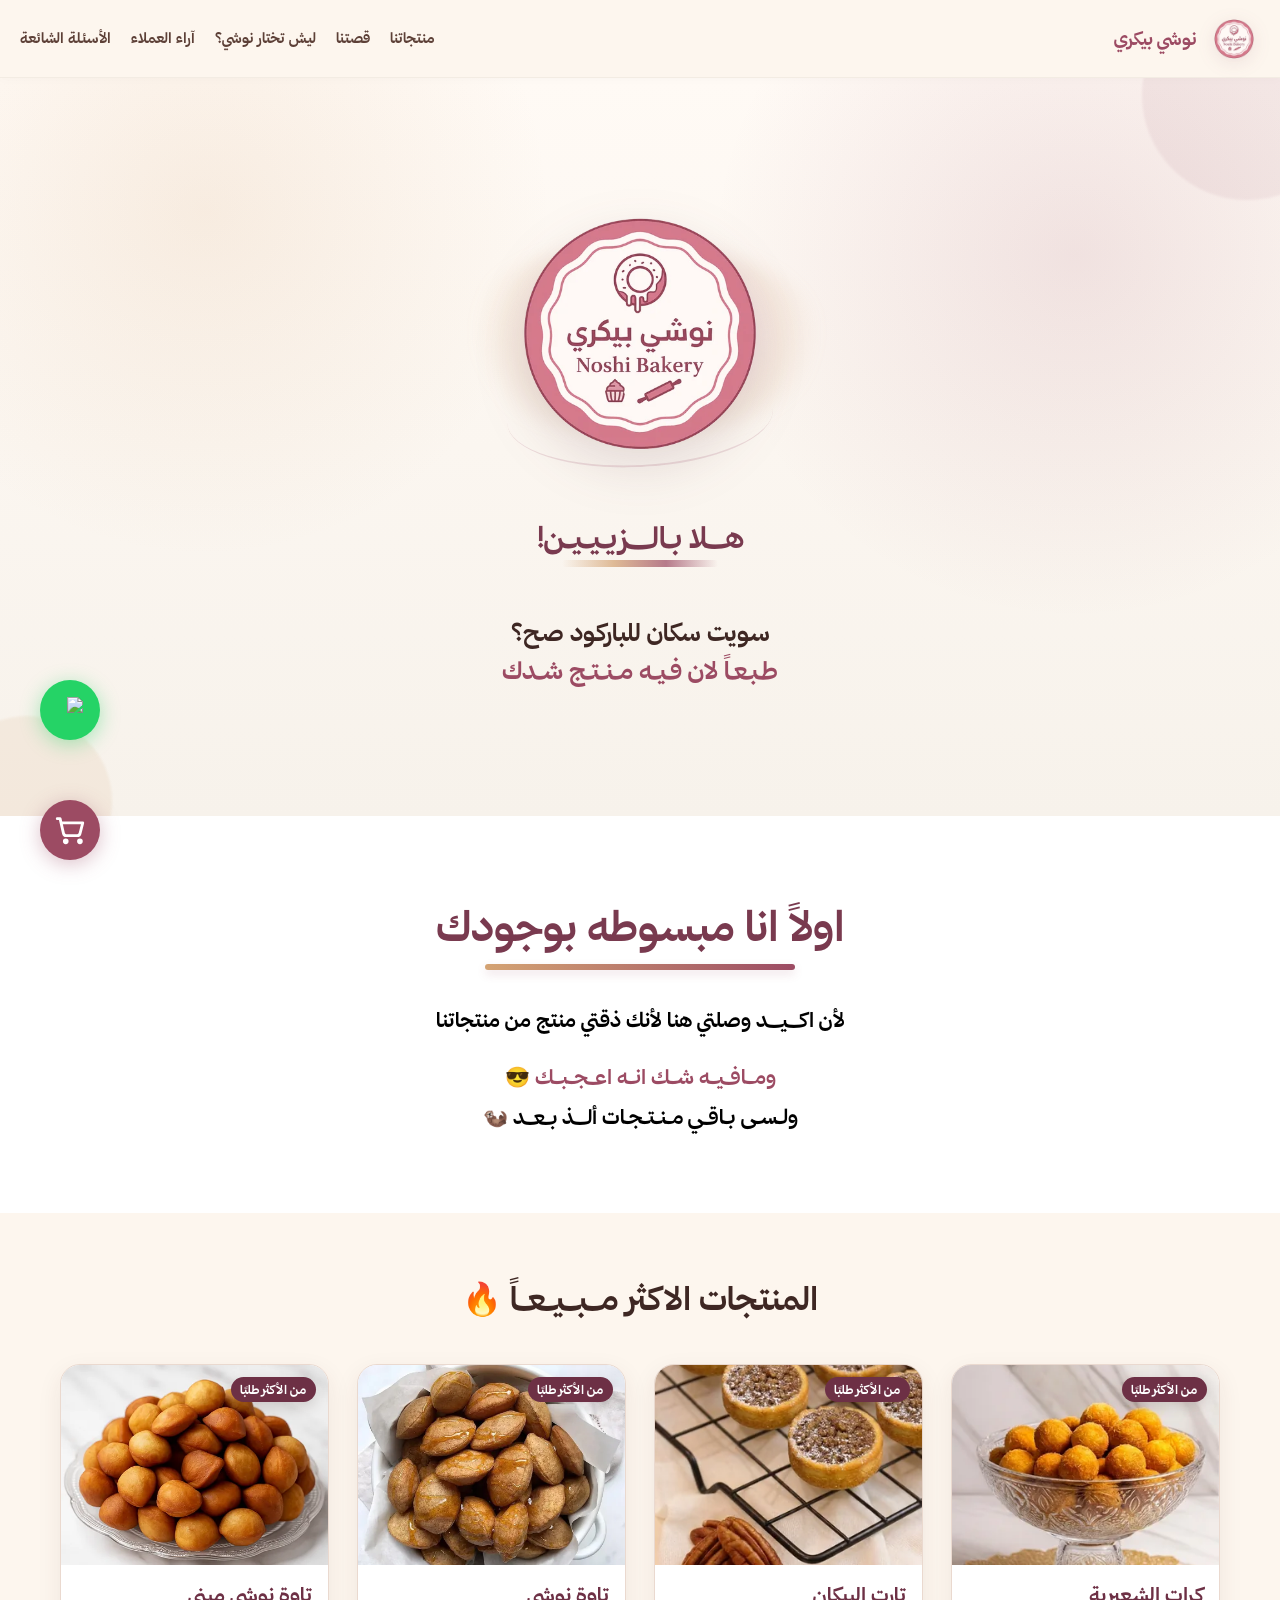
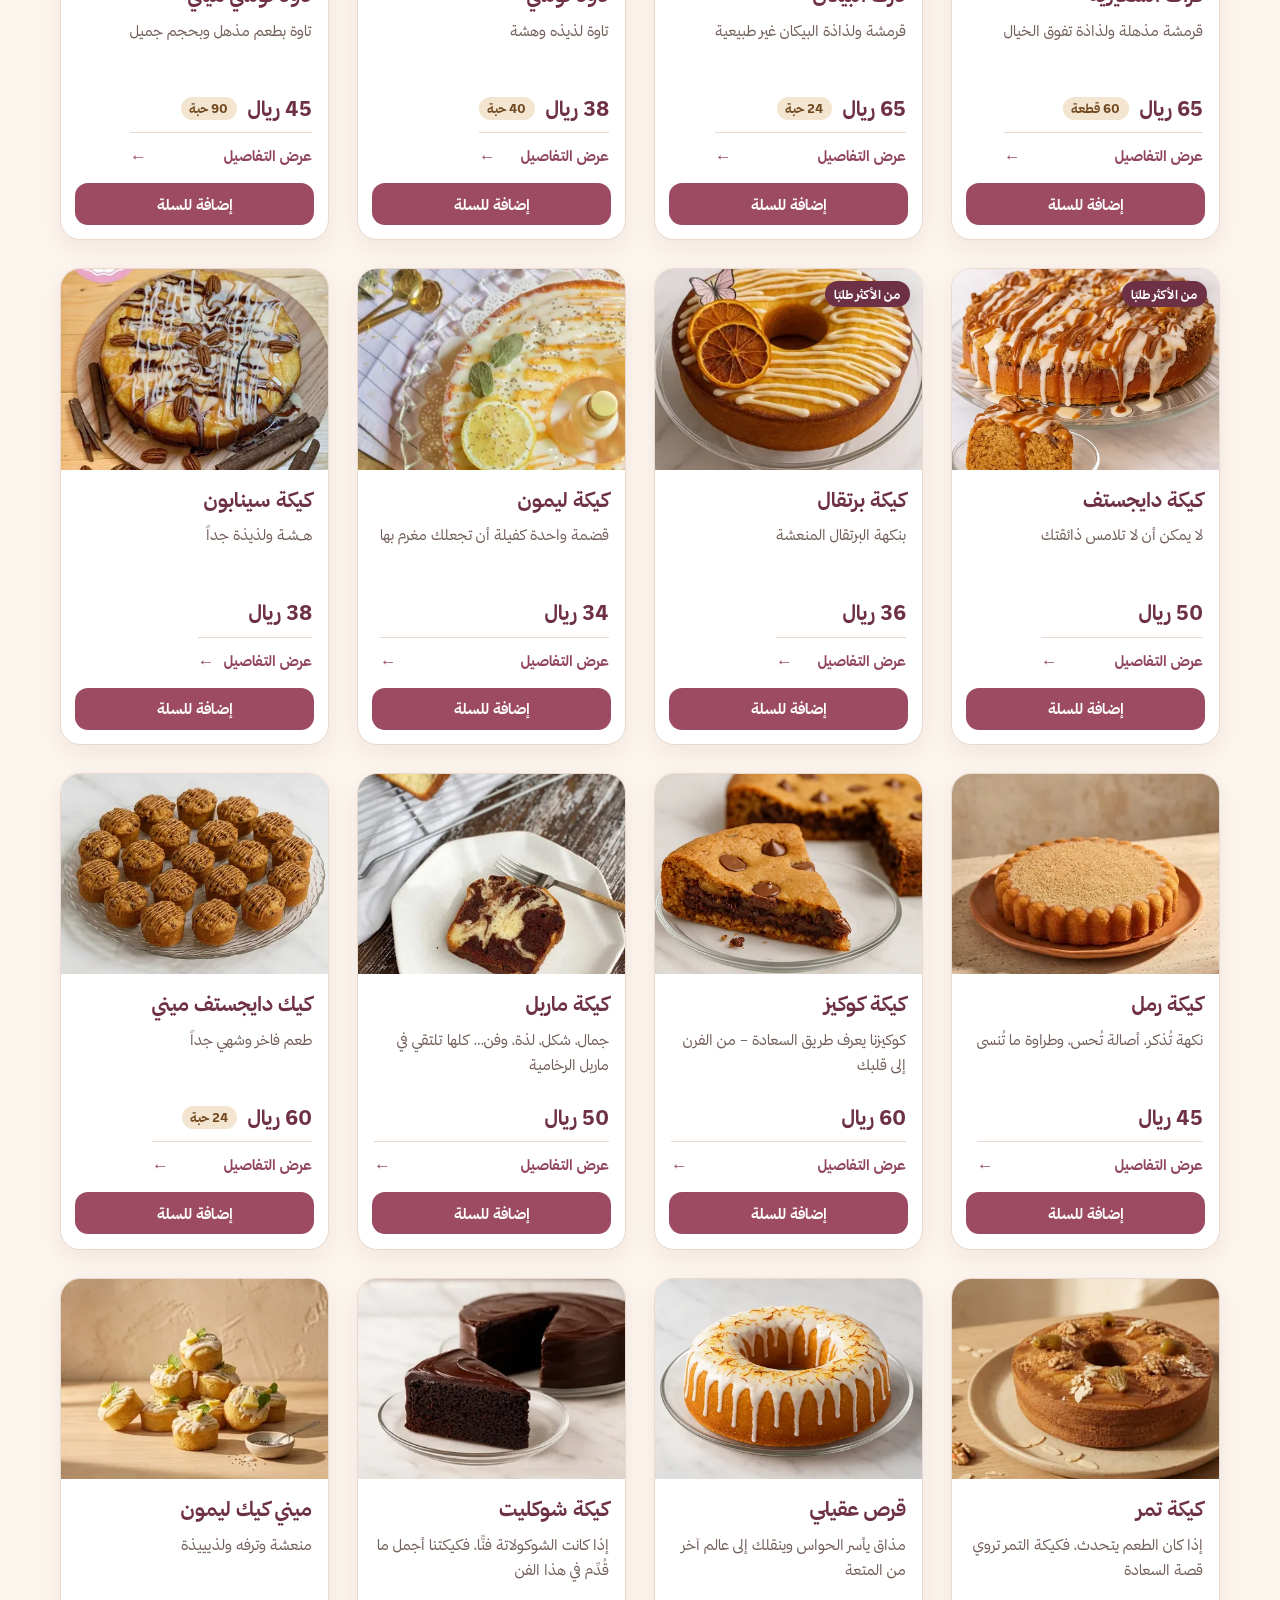
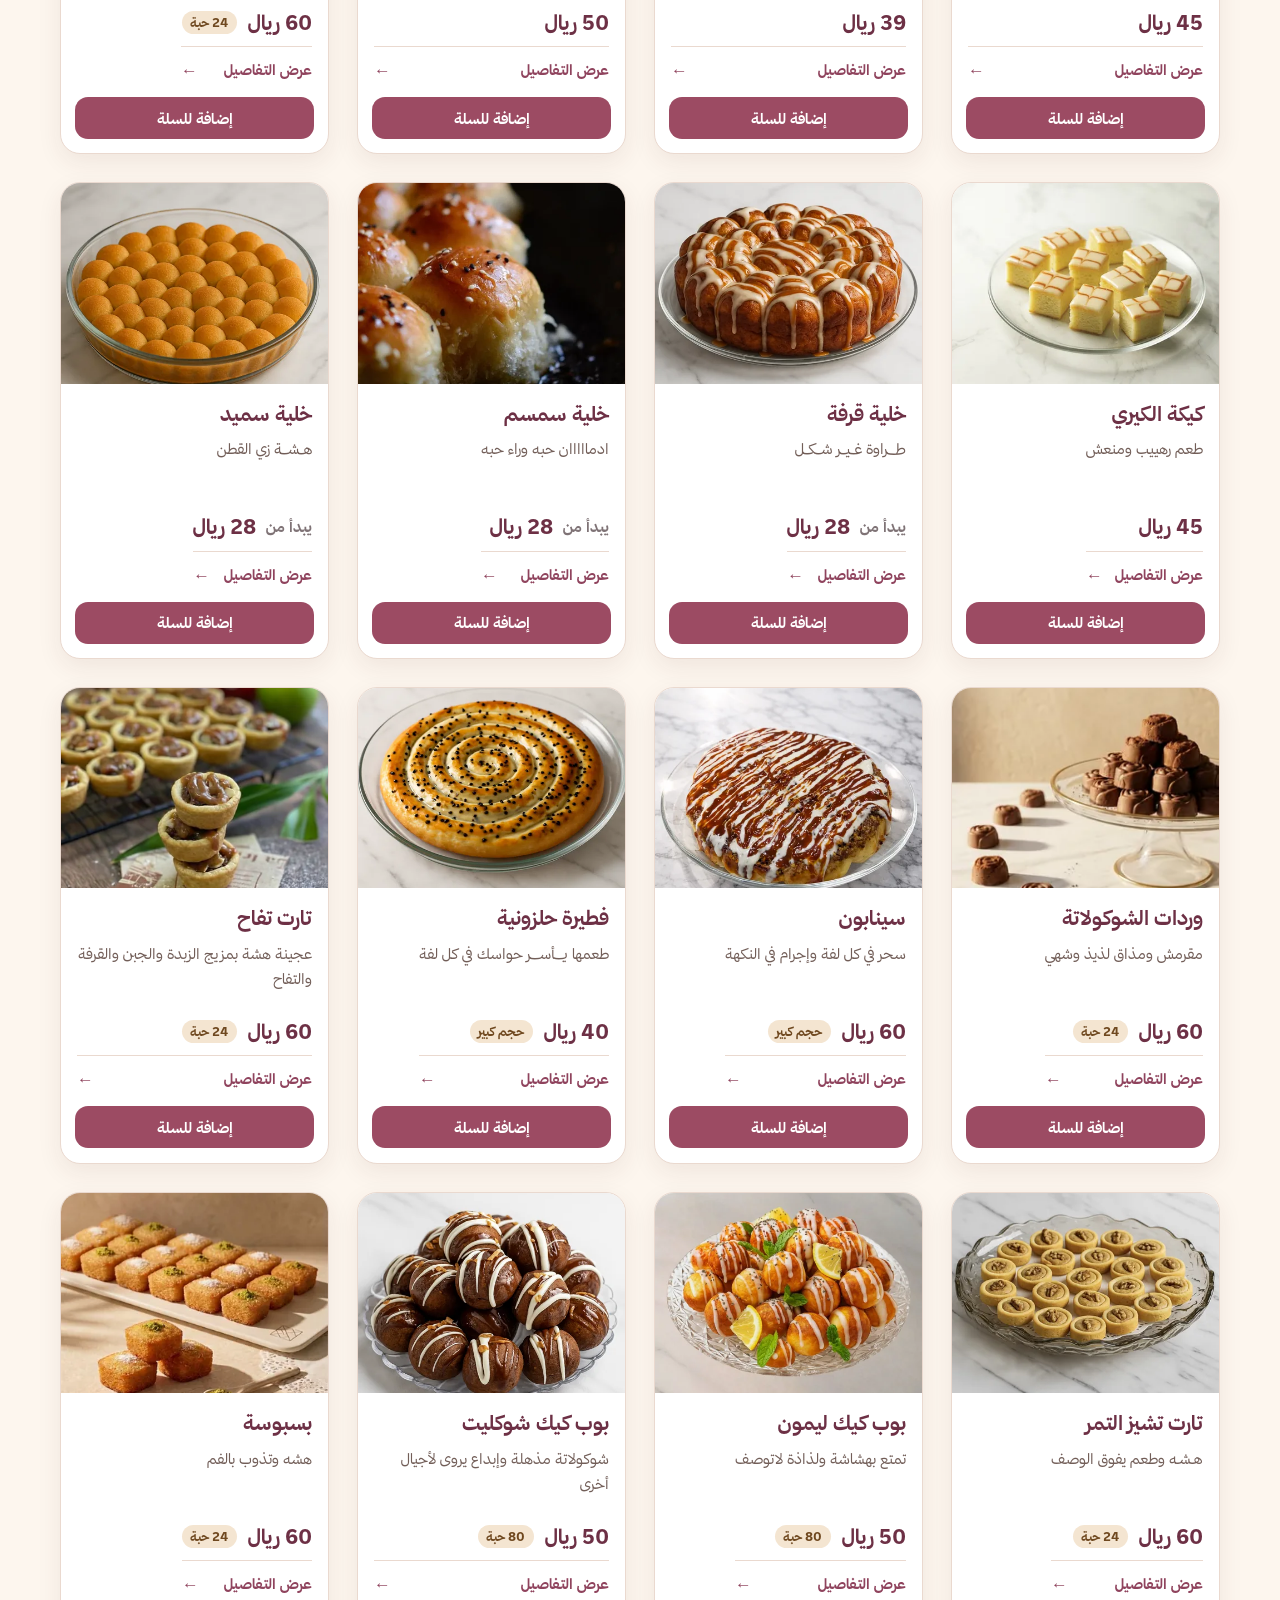
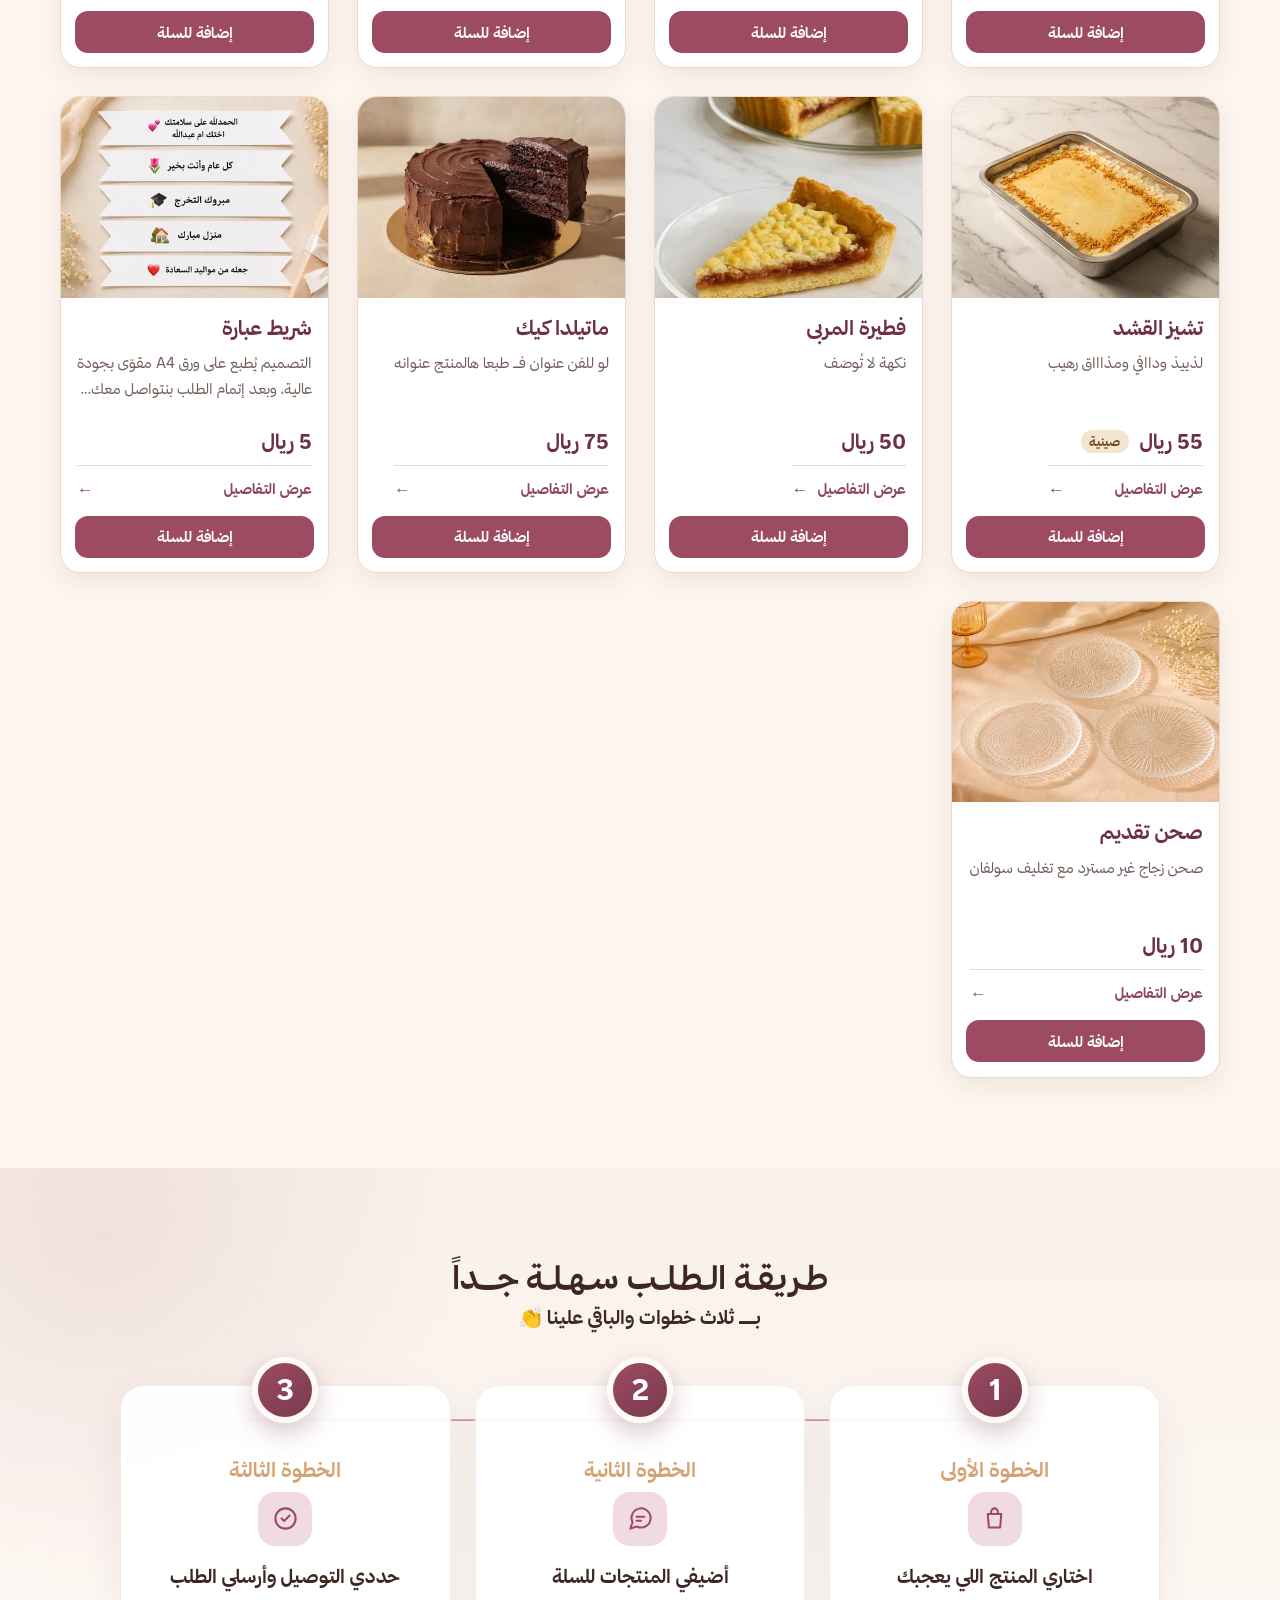
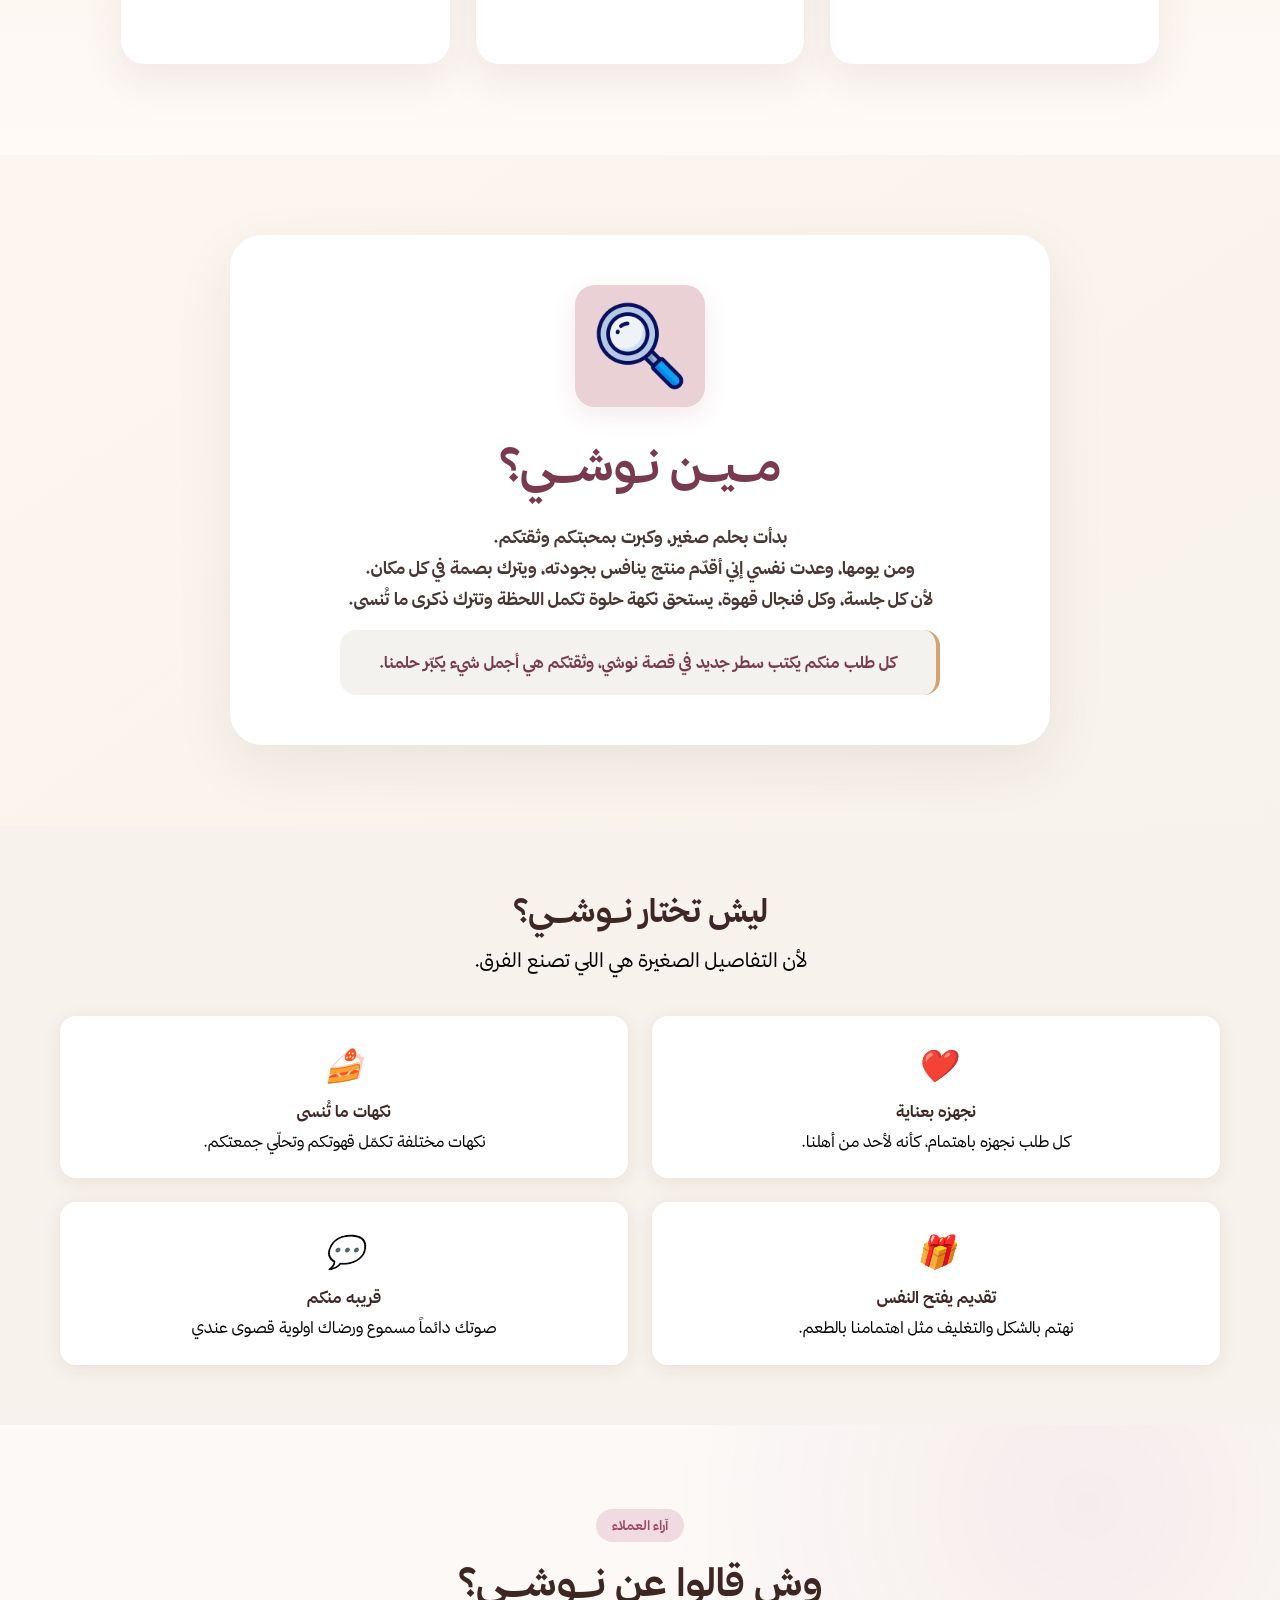
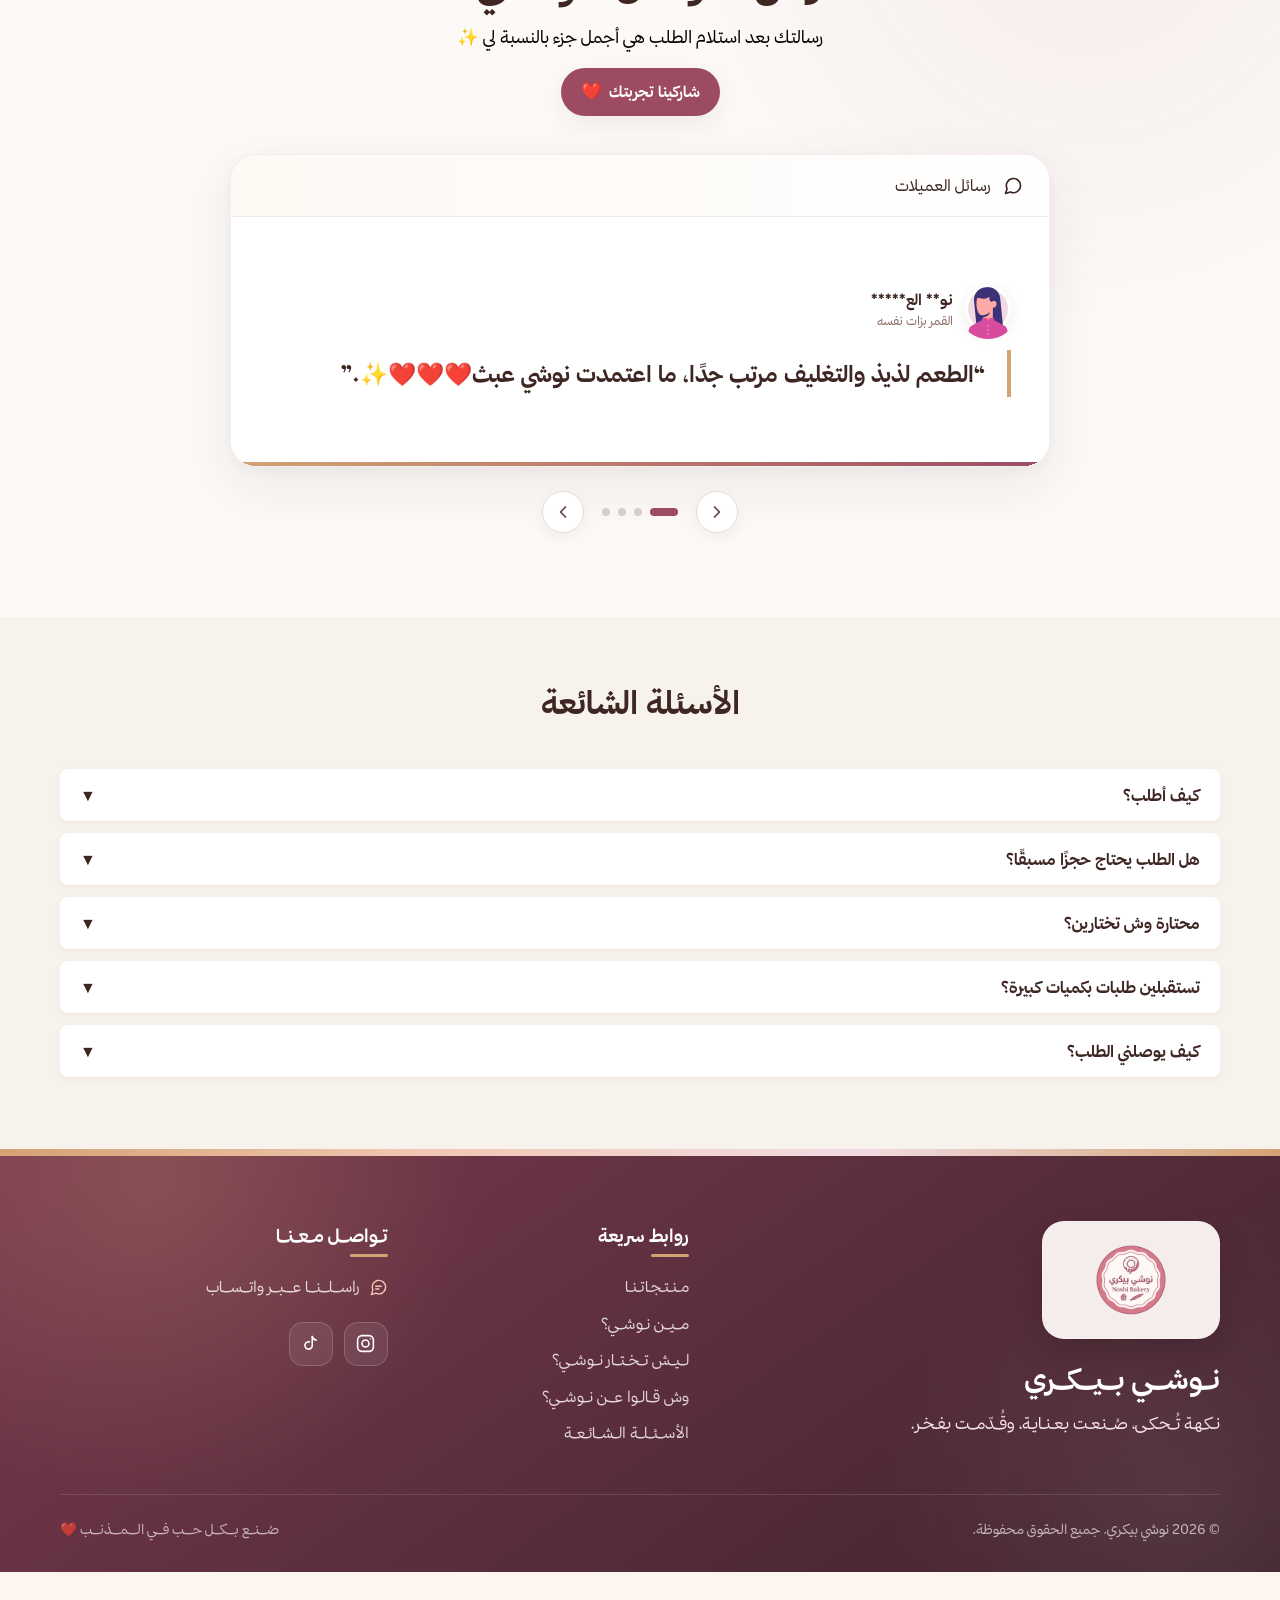
==== commit 1f650a76: "u" ====
--- a/index.html
+++ b/index.html
@@ -286,11 +286,6 @@
           <h2>المنتجات الاكثر مــبــيــعــاً 🔥</h2>
         </div>
 
-        <div class="noshi-product-tabs" role="group" aria-label="تصنيف المنتجات">
-          <button type="button" class="noshi-tab active" data-products-tab="all" aria-pressed="true">جميع المنتجات</button>
-          <button type="button" class="noshi-tab" data-products-tab="healthy" aria-pressed="false">المنتجات الصحية</button>
-        </div>
-        <p class="noshi-category-info" id="healthyCategoryInfo" hidden>منتجات يتوفر منها خيار البر أو المكس، وتبقى كل خيارات المنتج متاحة.</p>
         <div class="products-grid" id="productsGrid">
           <!-- سيتم إنشاء المنتجات هنا بواسطة JavaScript -->
         </div>
@@ -1014,11 +1009,11 @@
 
     <script src="assets/js/reviews-api-config-v1.js" defer></script>
     <script src="assets/js/reviews-v1.js" defer></script>
-    <script src="assets/js/products-v5.js?v=options-20261115" defer></script>
+    <script src="assets/js/products-v5.js?v=catalog-20261117" defer></script>
     <script src="assets/js/offers-v7.js" defer></script>
     <script src="assets/js/product-options-v1.js?v=modal-polish-20261116" defer></script>
     <script src="assets/js/cart-store-v7.js?v=options-20261115" defer></script>
-    <script src="assets/js/catalog-v7.js?v=modal-polish-20261116" defer></script>
+    <script src="assets/js/catalog-v7.js?v=catalog-20261117" defer></script>
   <script src="assets/js/display-format.js?v=1.0.0" defer></script>
 </body>
 </html>
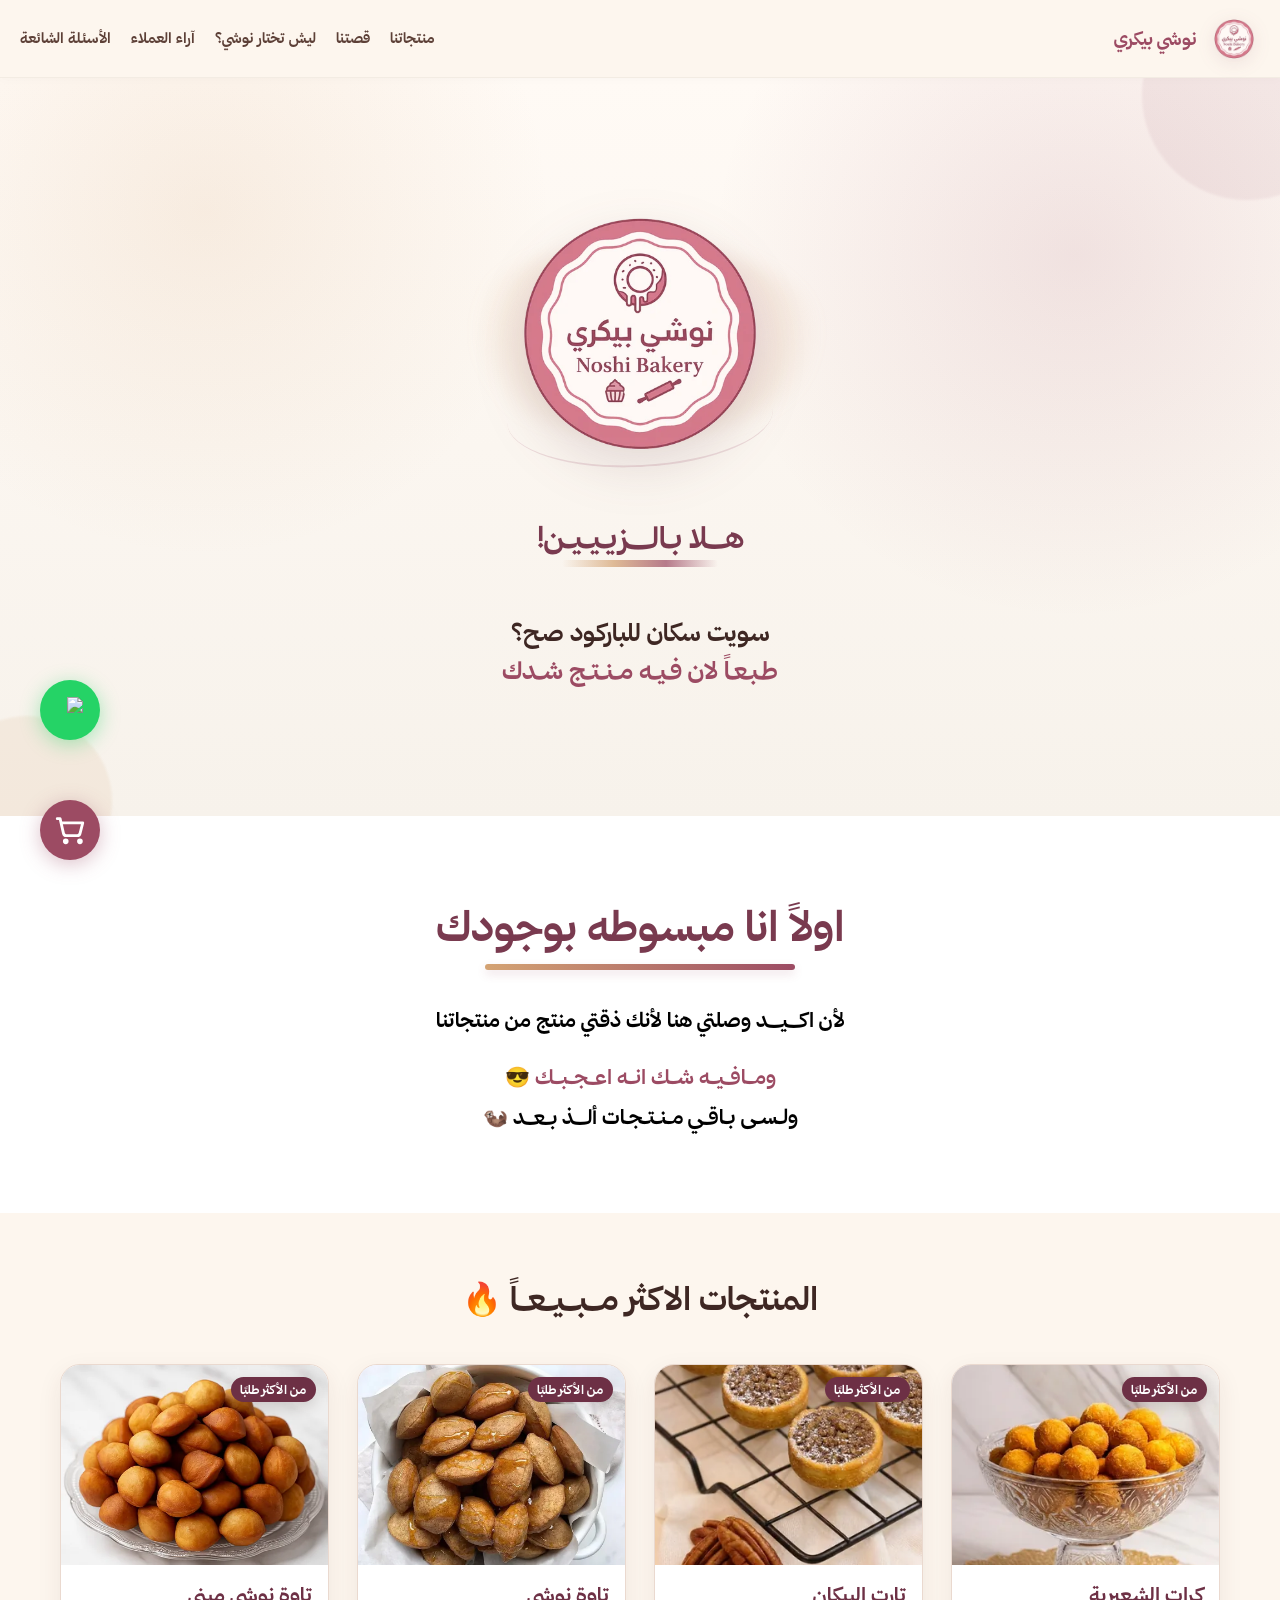
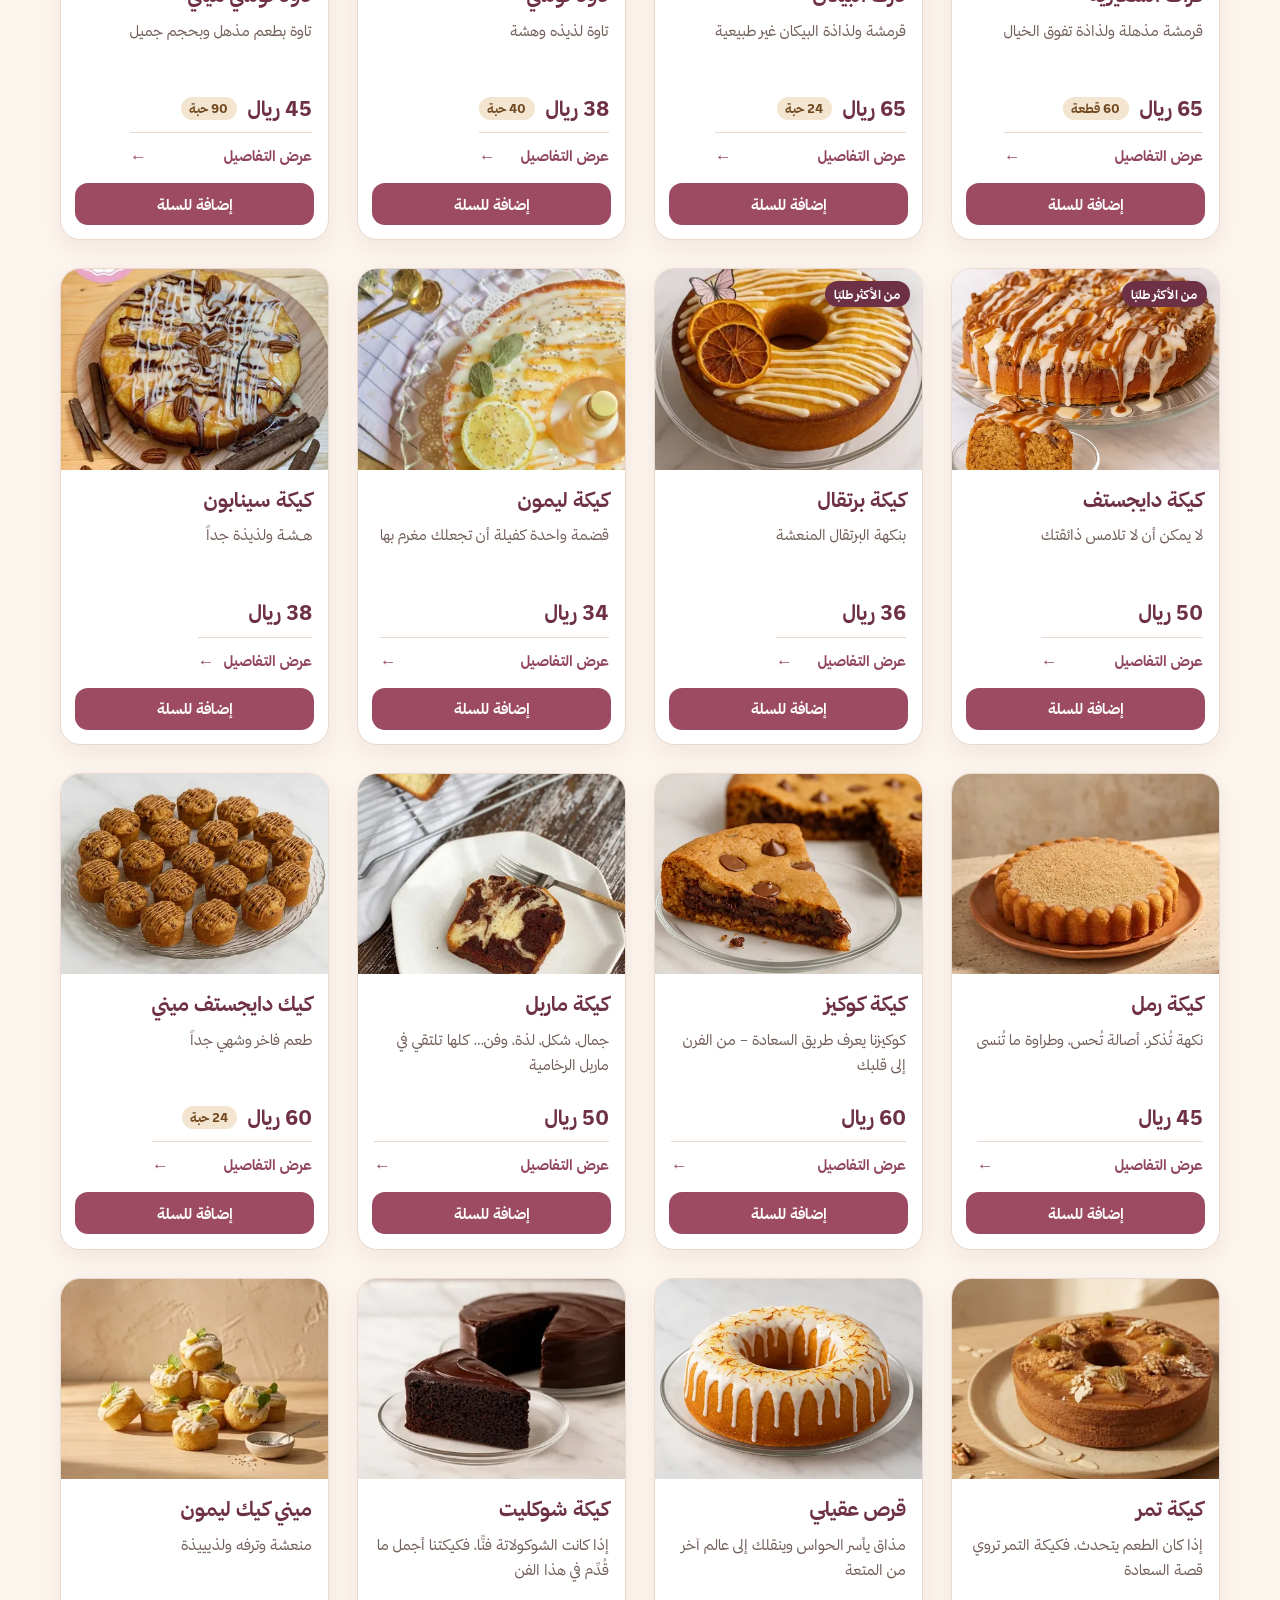
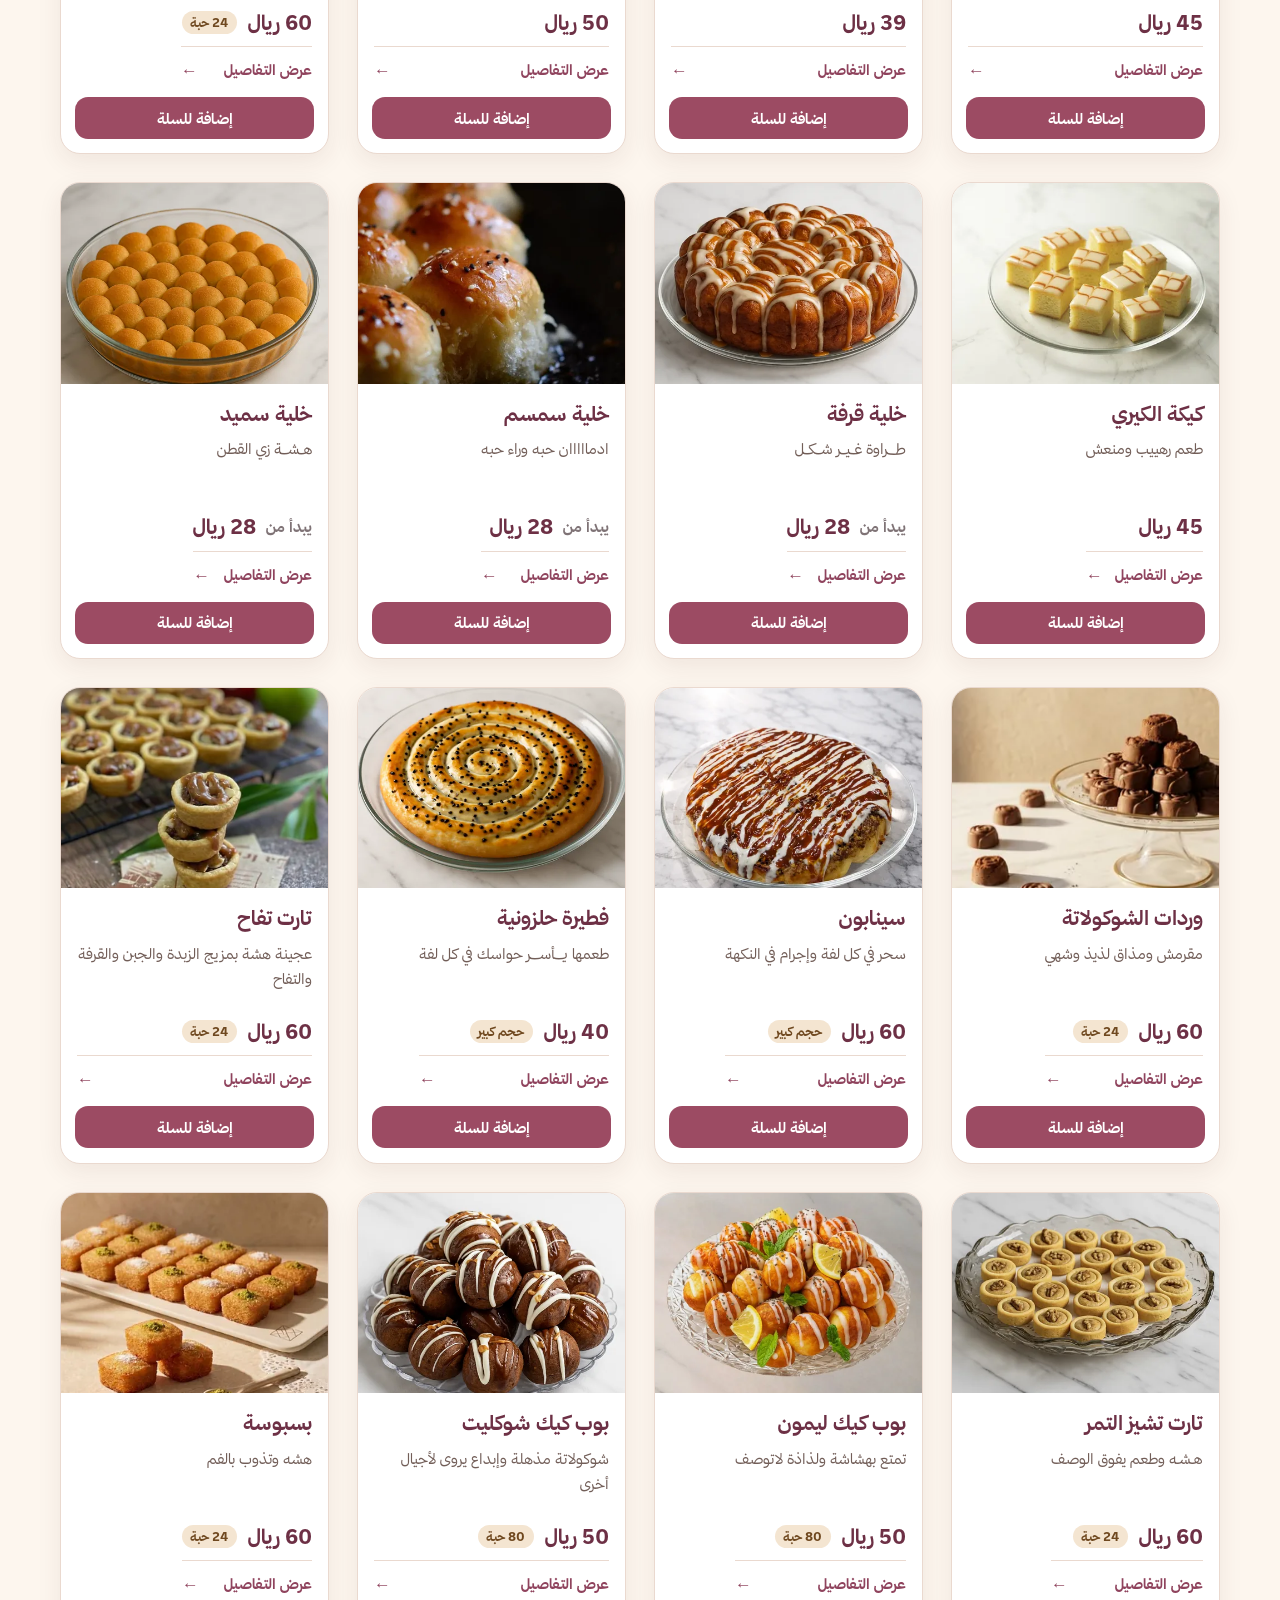
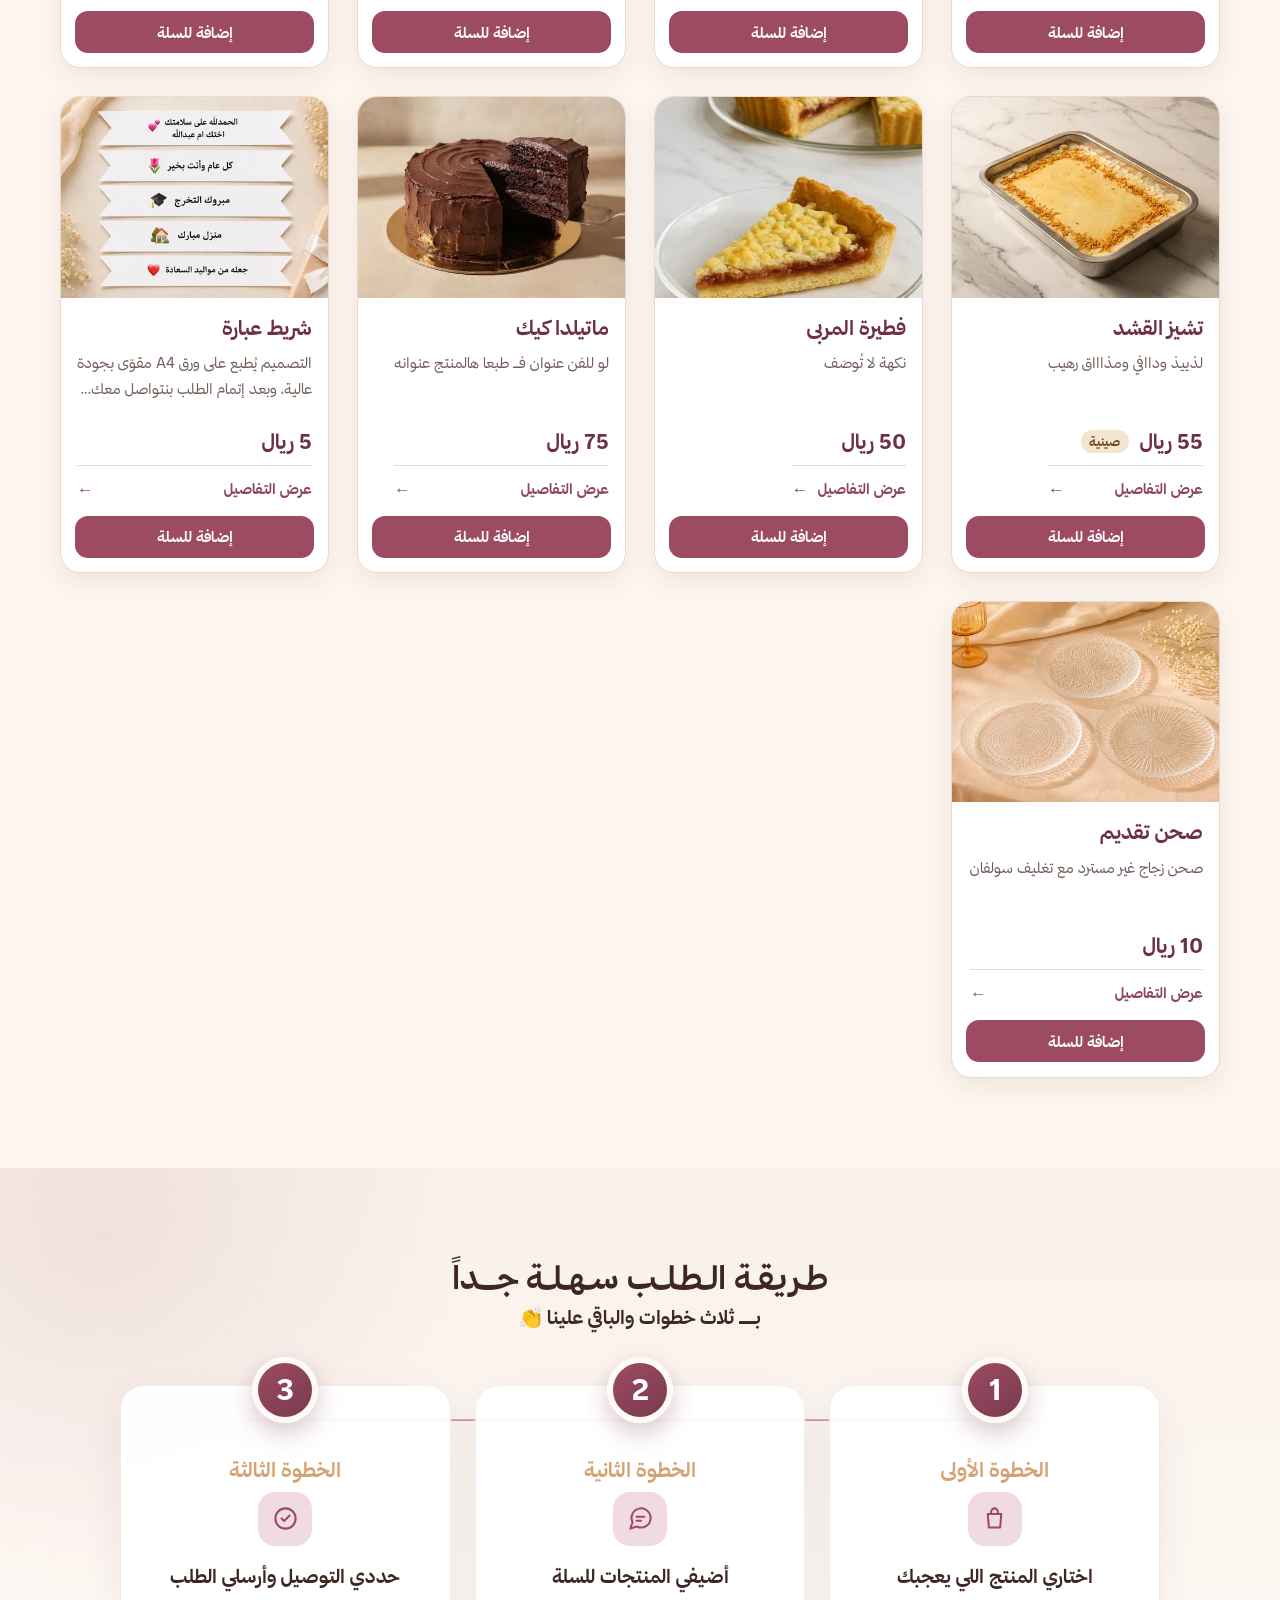
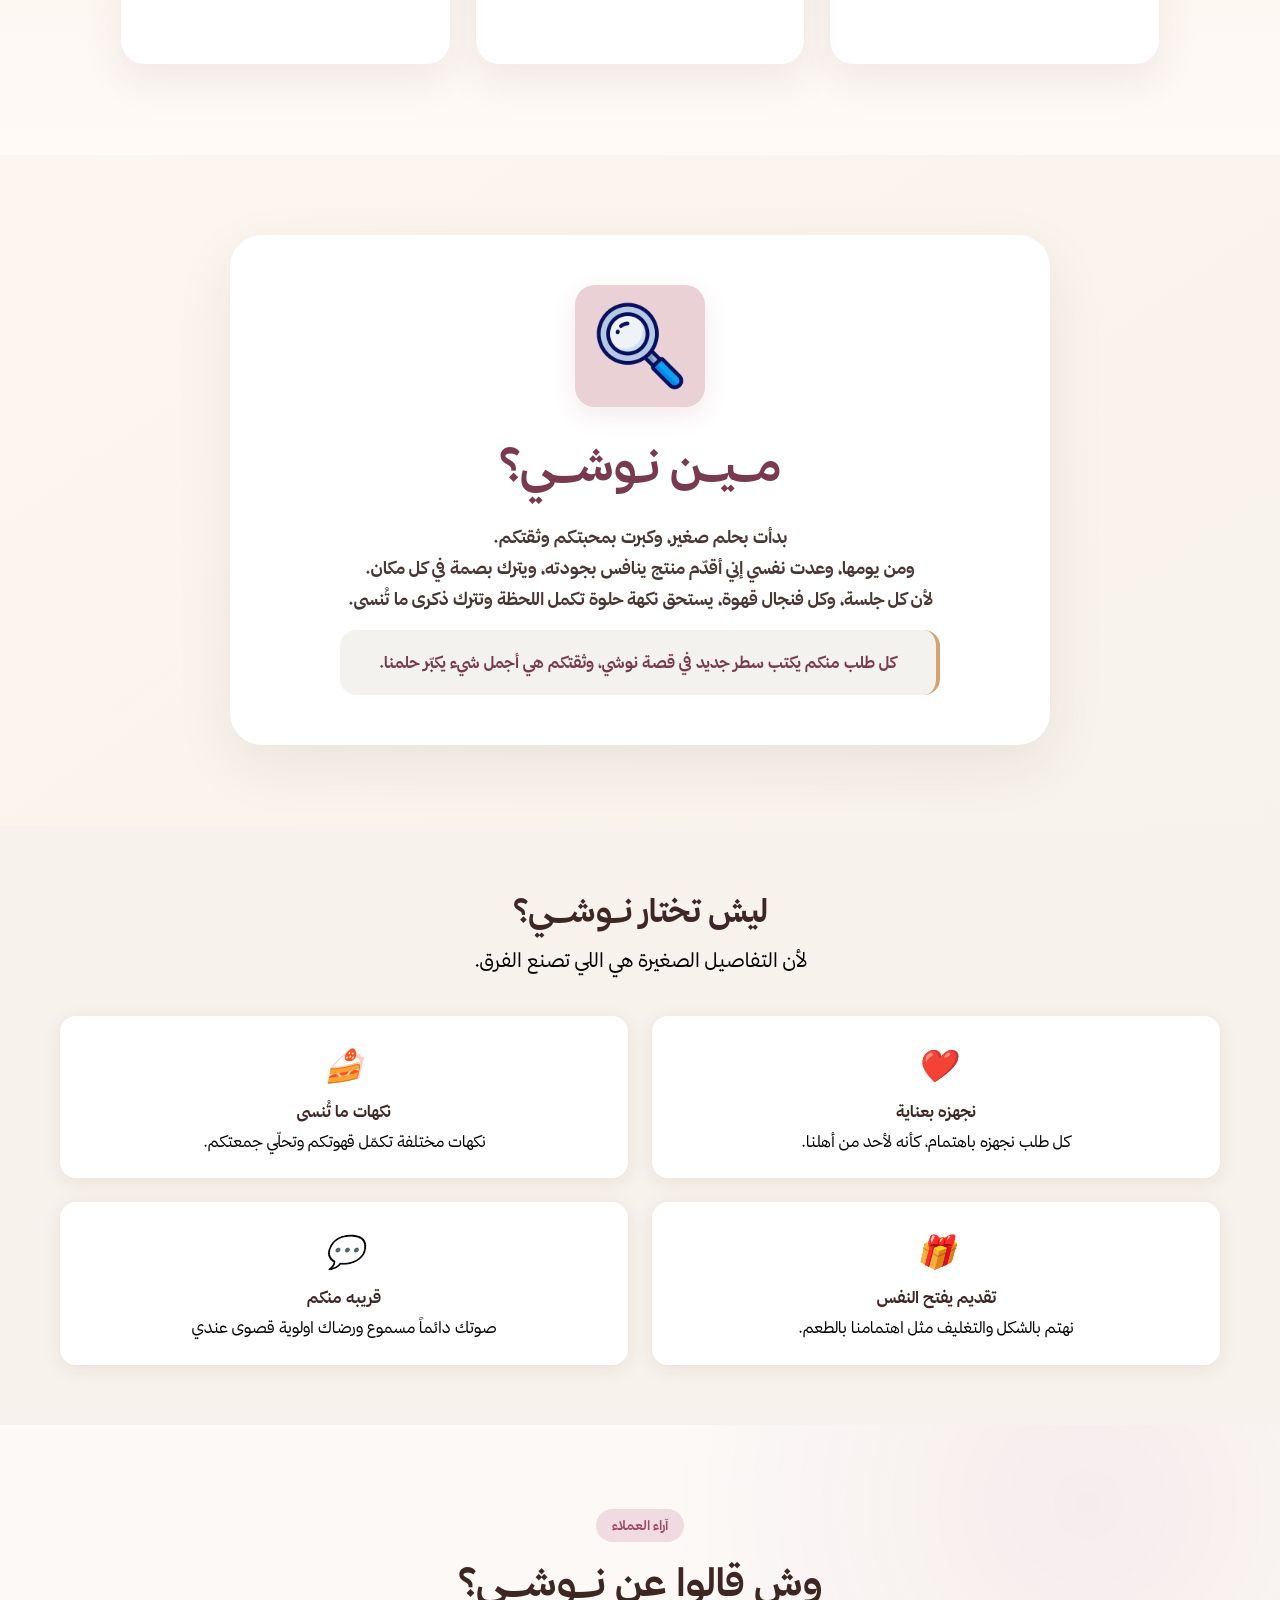
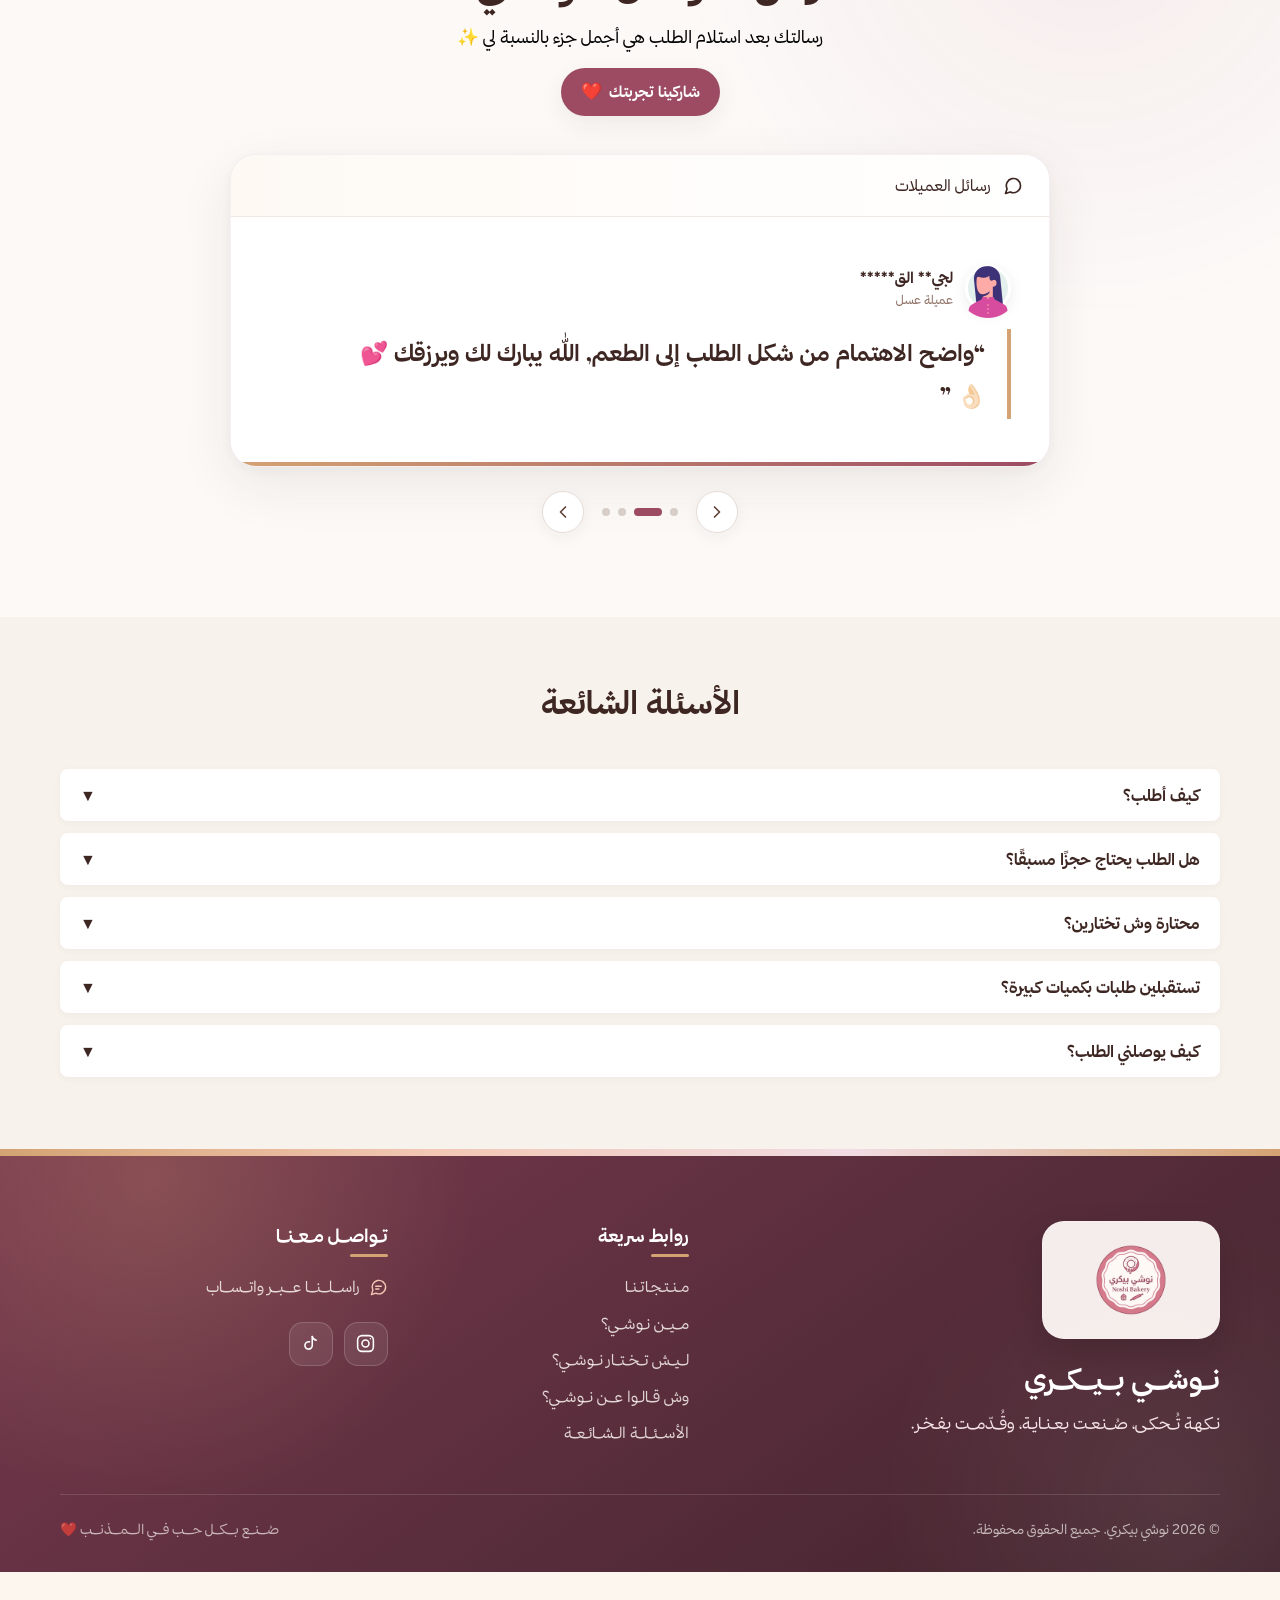
==== commit 715fd438: "شششش" ====
--- a/index.html
+++ b/index.html
@@ -66,7 +66,7 @@
       }, 3500);
     </script>
     <link rel="stylesheet" href="assets/css/style.css?v=visibility-guard-20261110" />
-    <link rel="stylesheet" href="assets/css/catalog-v7.css?v=modal-polish-20261116" />
+    <link rel="stylesheet" href="assets/css/catalog-v7.css?v=recommended-20261117" />
     <link rel="stylesheet" href="assets/css/reviews-v1.css" />
   </head>
   <body>
@@ -1013,7 +1013,7 @@
     <script src="assets/js/offers-v7.js" defer></script>
     <script src="assets/js/product-options-v1.js?v=modal-polish-20261116" defer></script>
     <script src="assets/js/cart-store-v7.js?v=options-20261115" defer></script>
-    <script src="assets/js/catalog-v7.js?v=catalog-20261117" defer></script>
+    <script src="assets/js/catalog-v7.js?v=recommended-20261117" defer></script>
   <script src="assets/js/display-format.js?v=1.0.0" defer></script>
 </body>
 </html>
--- a/assets/css/catalog-v7.css
+++ b/assets/css/catalog-v7.css
@@ -204,6 +204,10 @@
 .noshi-choice-buttons {display:grid;grid-template-columns:repeat(auto-fit,minmax(112px,1fr));gap:.5rem;}
 .noshi-option-button {font:inherit;font-weight:800;min-height:50px;padding:.6rem;border:1.5px solid #e8ccd5;border-radius:12px;background:#fff;color:var(--color-primary-strong);cursor:pointer;}
 .noshi-option-button.selected {background:#fff4f7;border-color:var(--color-primary-strong);box-shadow:0 0 0 2px rgba(156,75,99,.10);}
+/* Product option labels: decorative only; selection and pricing remain unchanged. */
+.noshi-option-free { color:#27824B; font-weight:900; }
+.noshi-option-recommended { display:block;width:max-content;max-width:100%;margin:.3rem auto 0;padding:.1rem .4rem;border-radius:999px;background:#f8e9ef;color:#873750;font-size:.7em;font-weight:800;line-height:1.5; }
+
 
 .noshi-product-kind {font-size:.74rem;color:#8a5368;font-weight:800;}
 
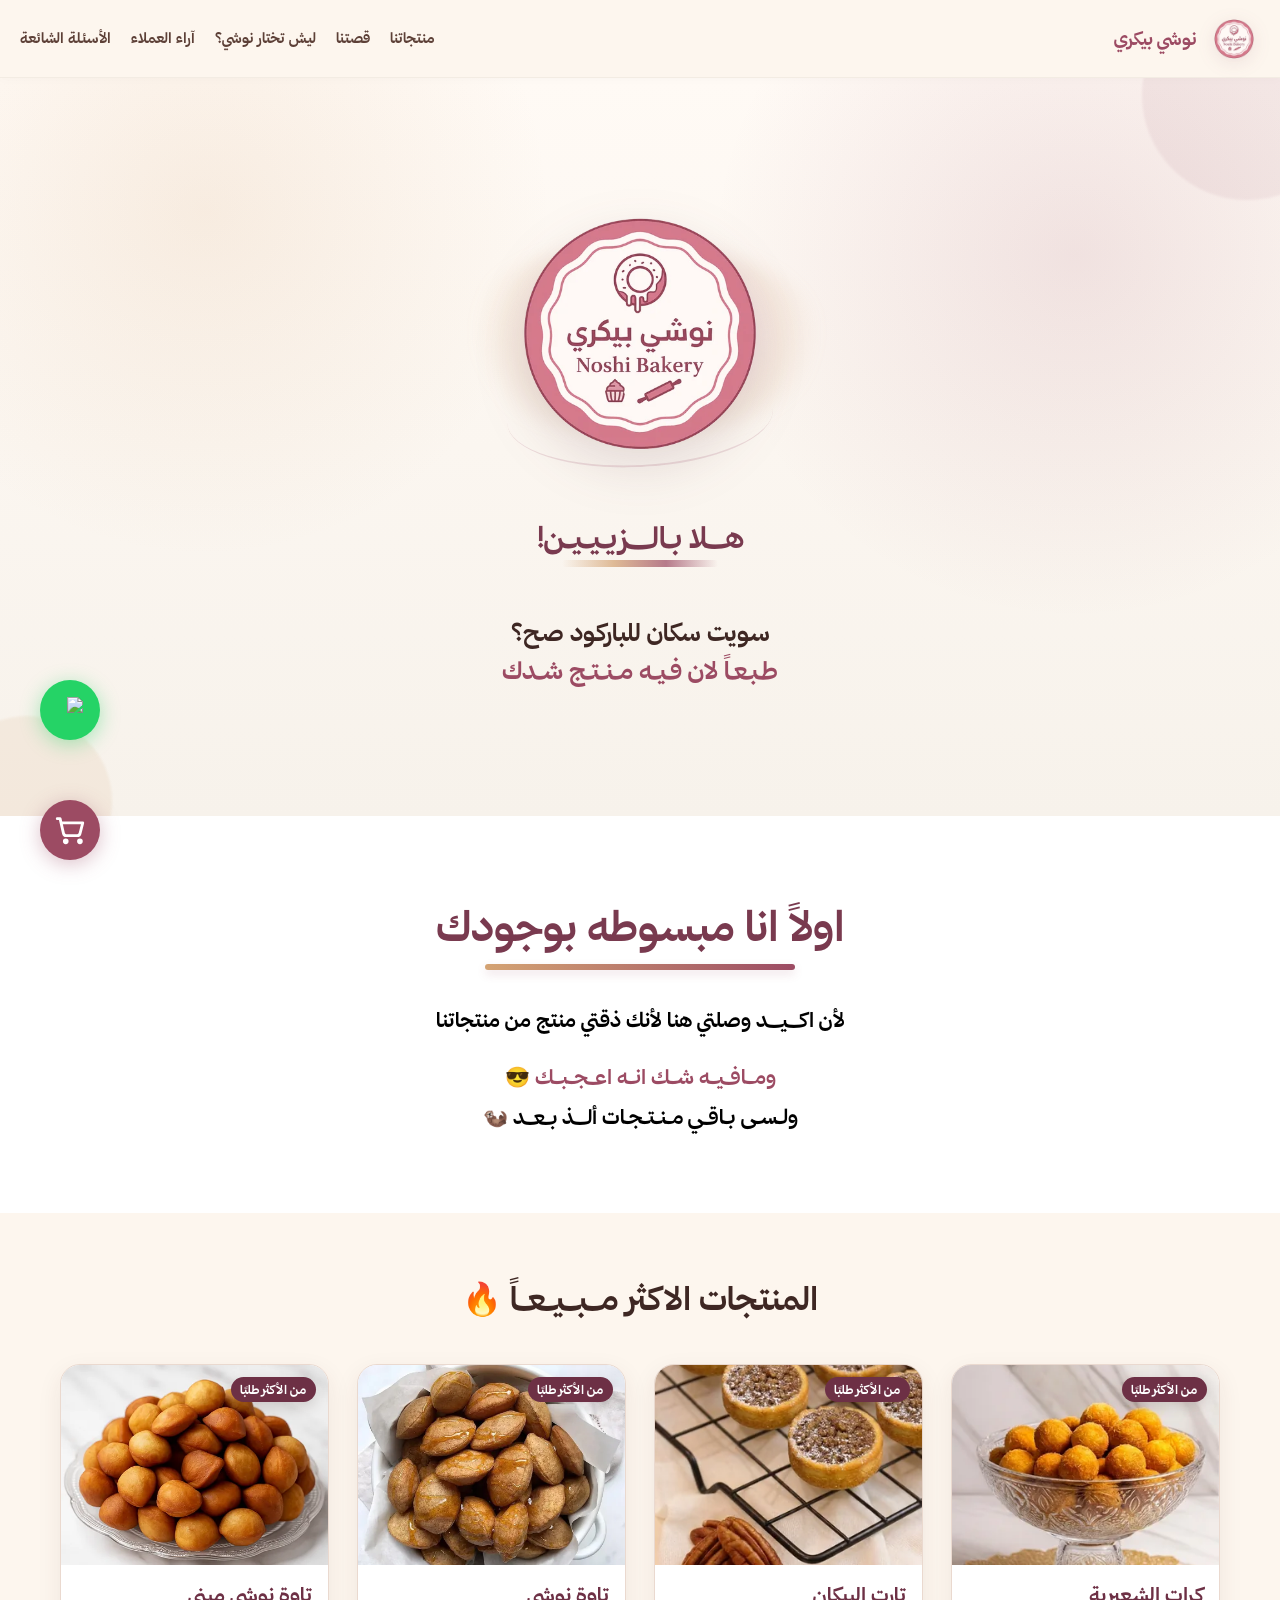
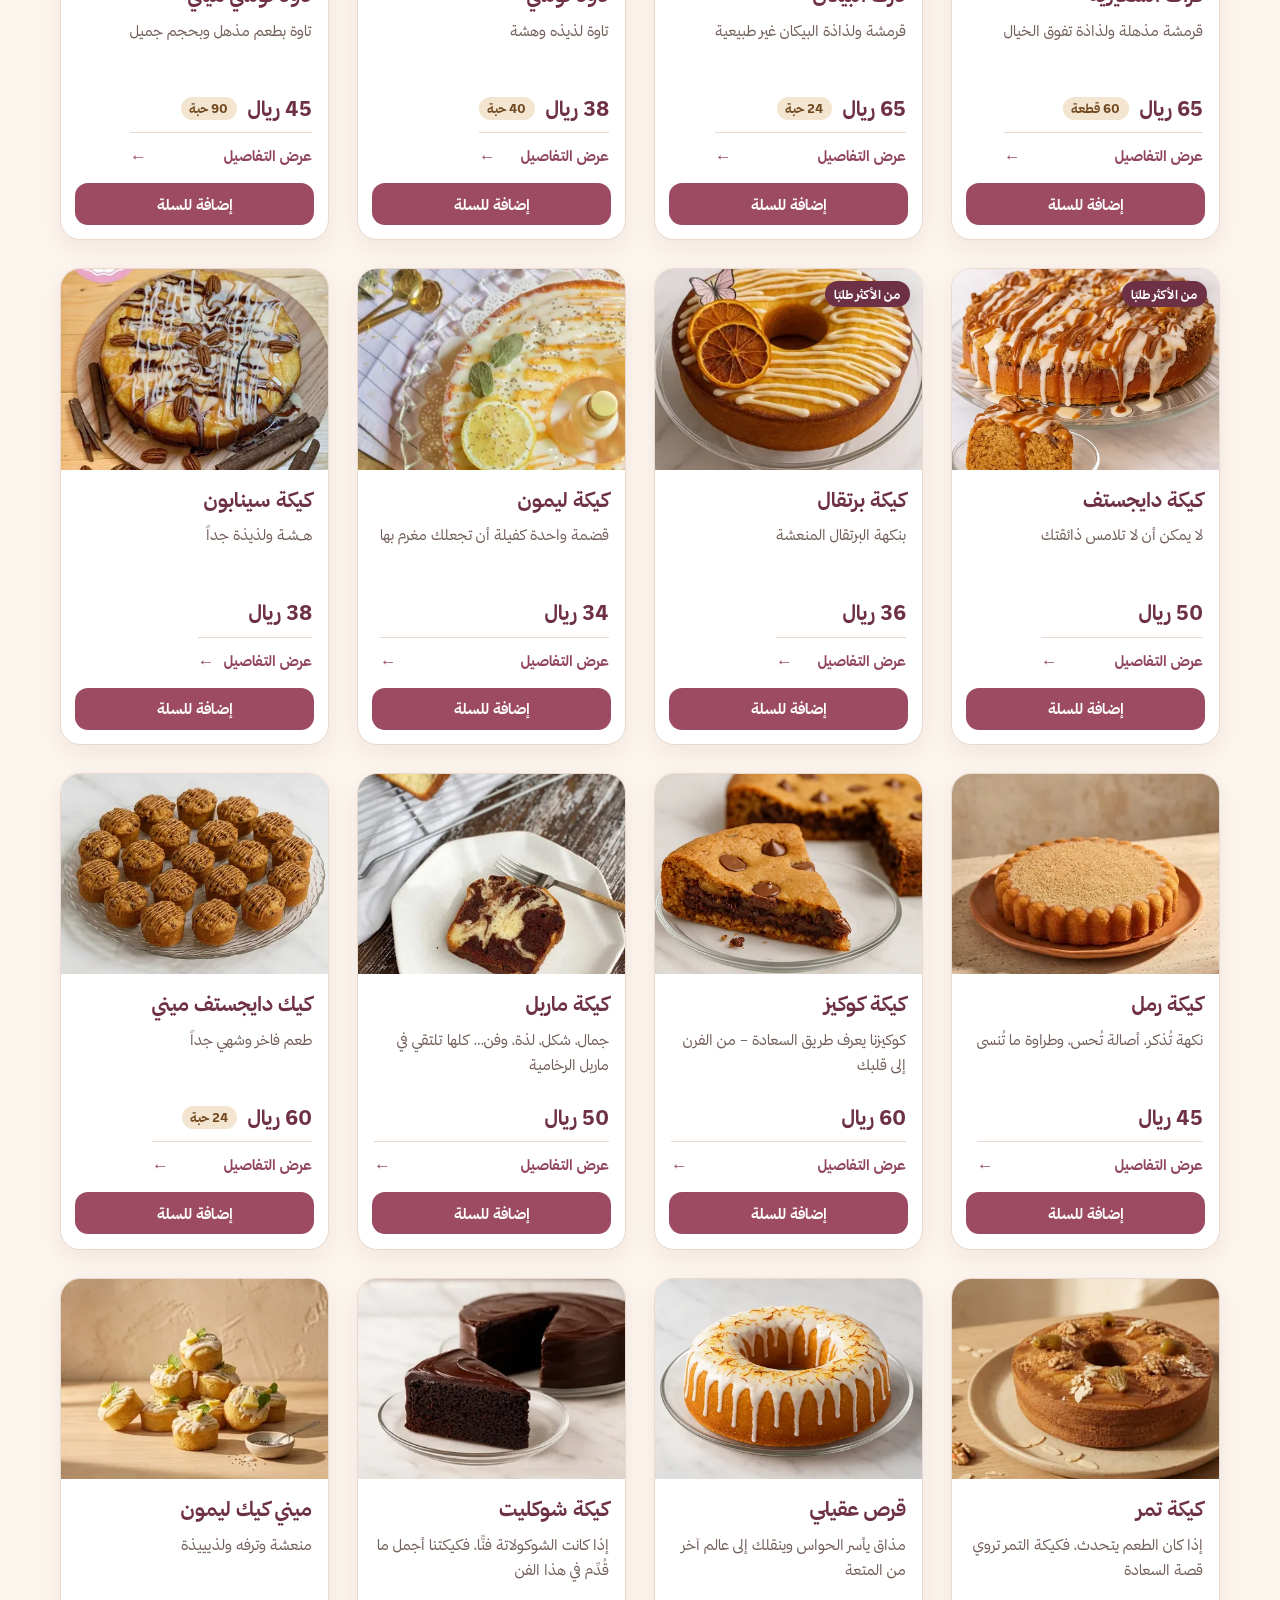
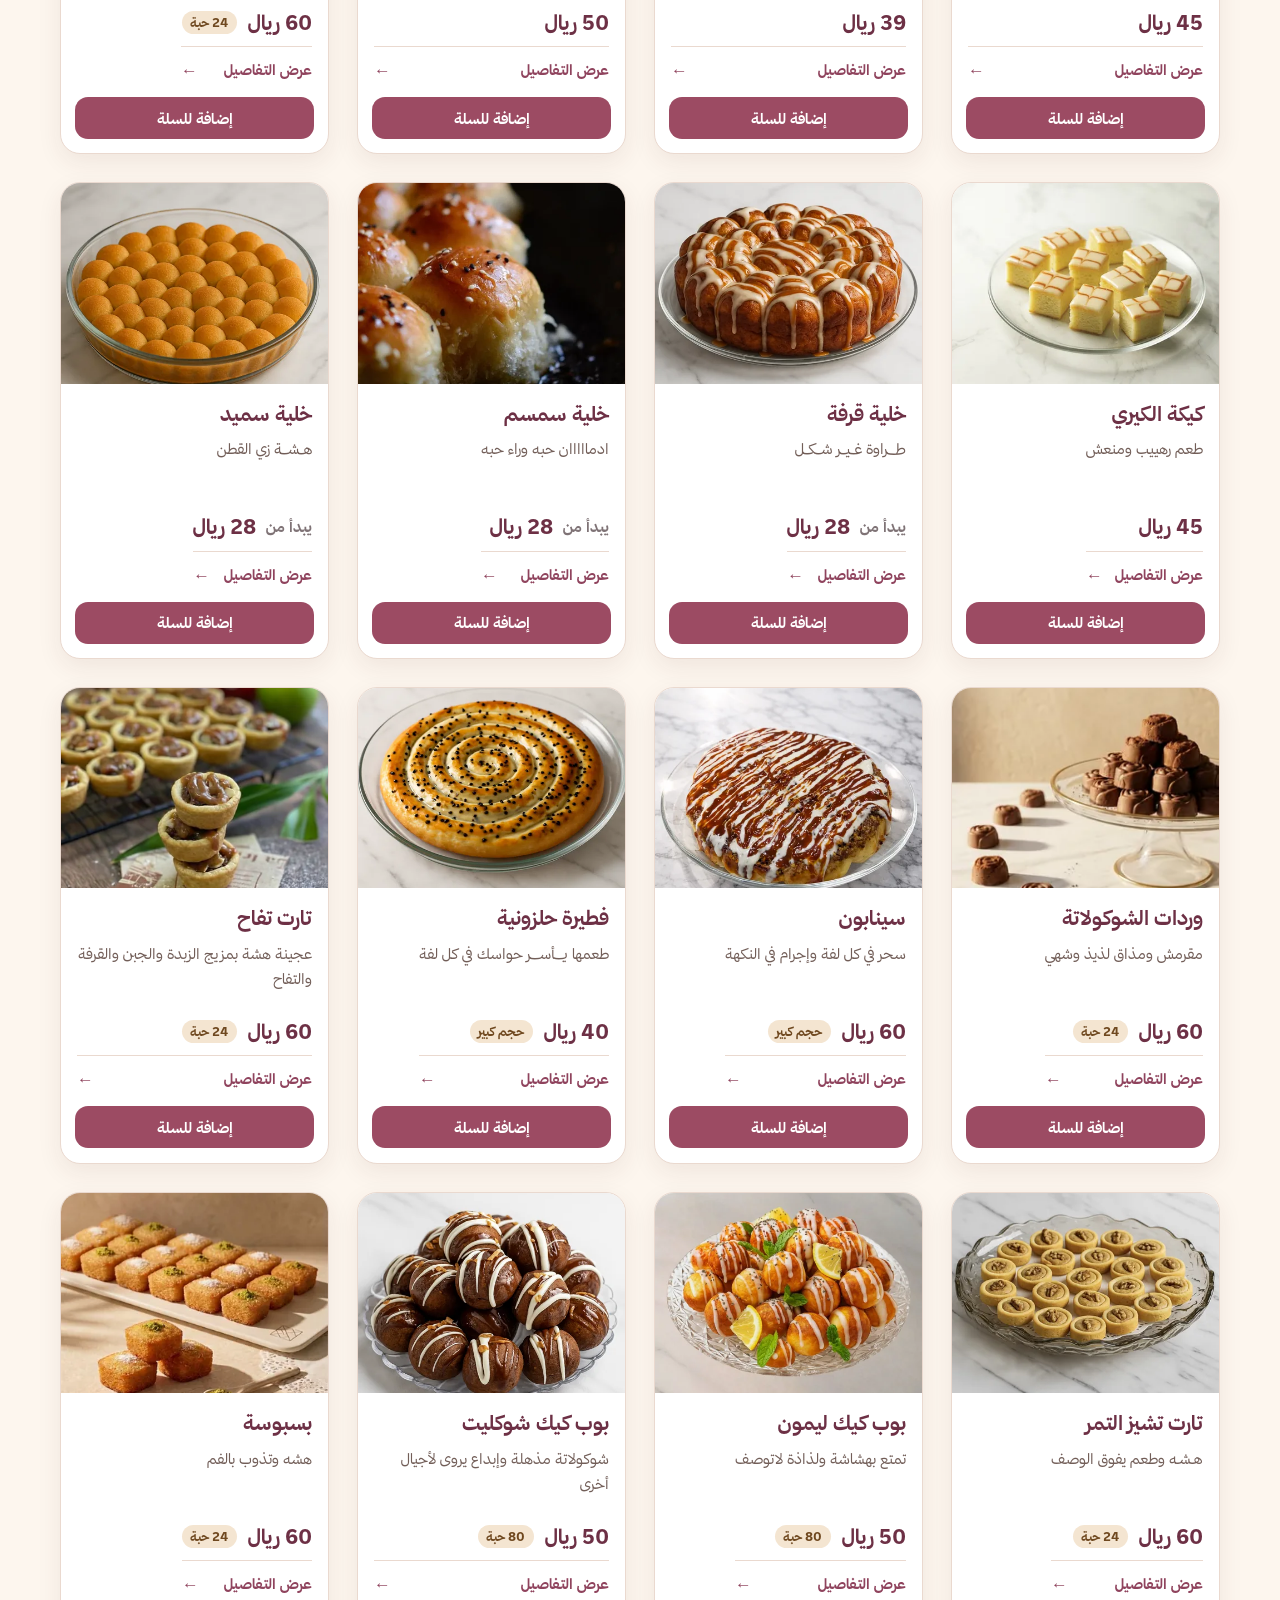
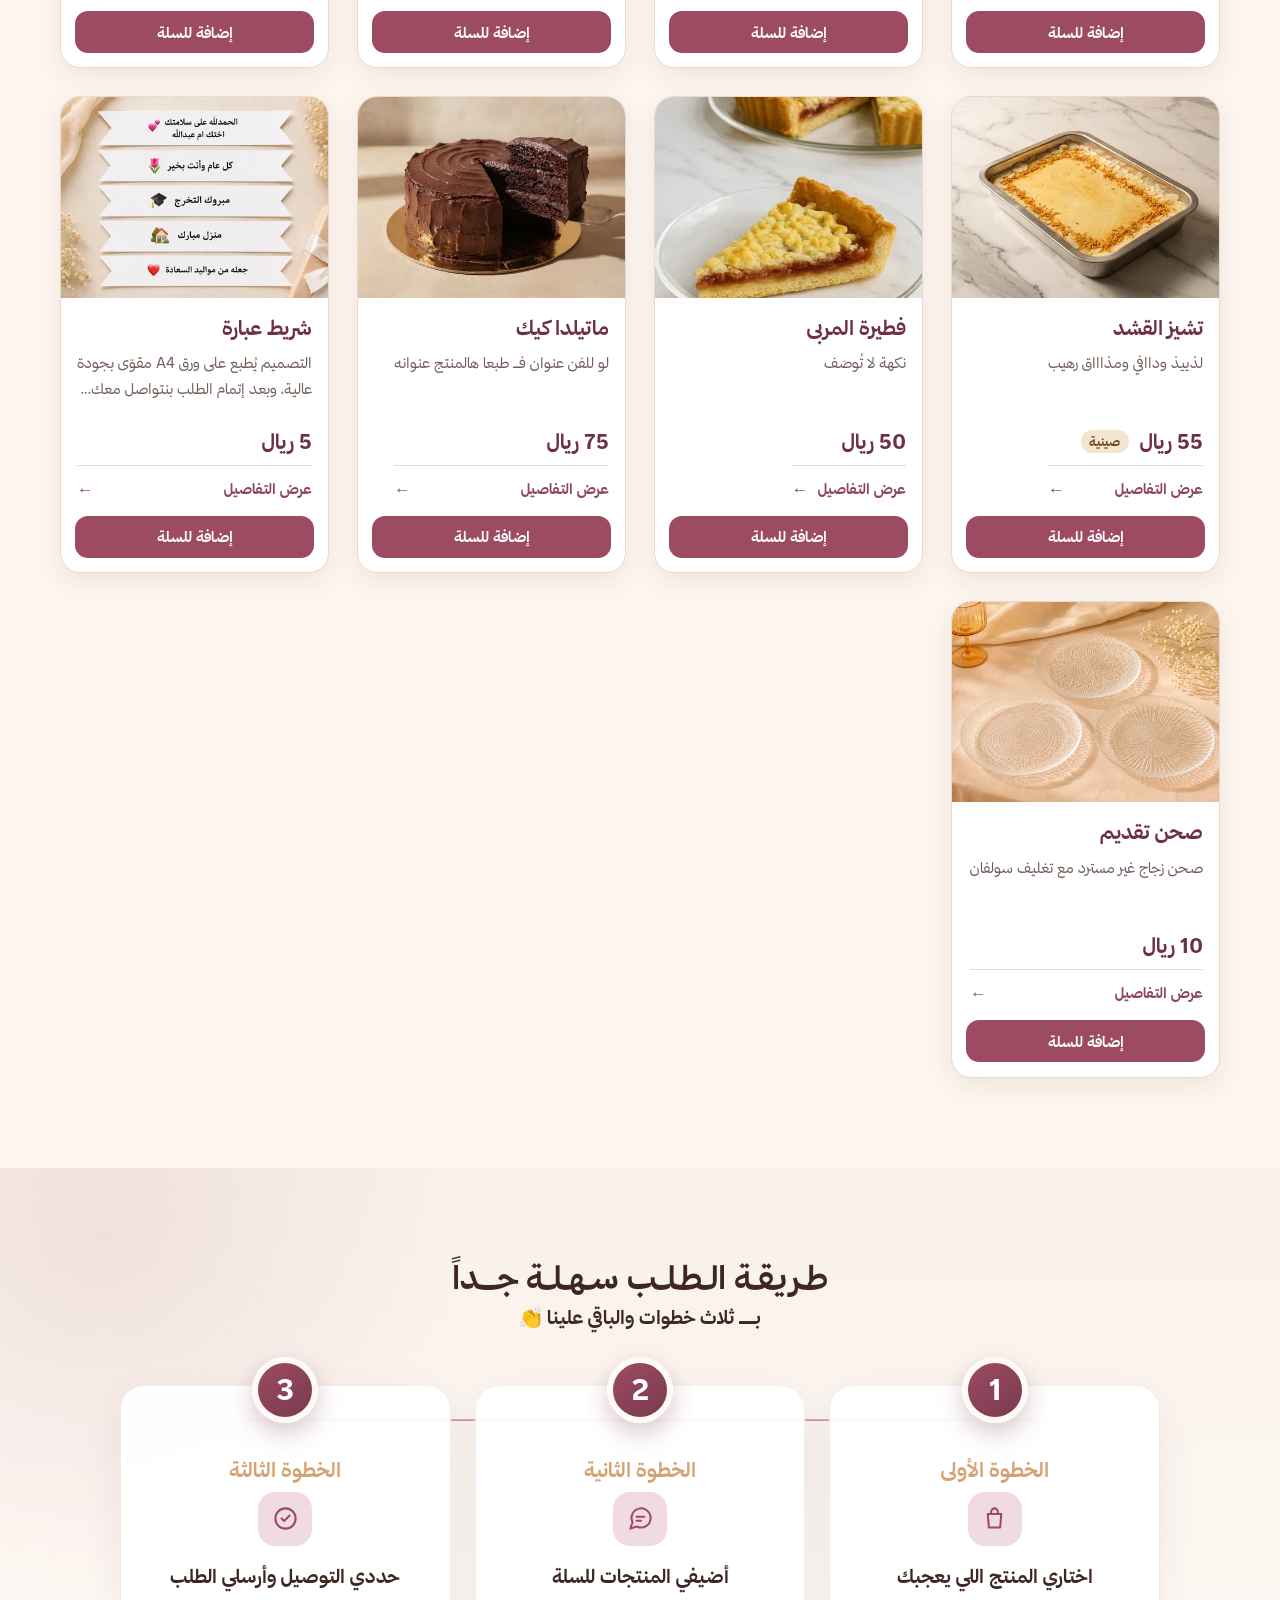
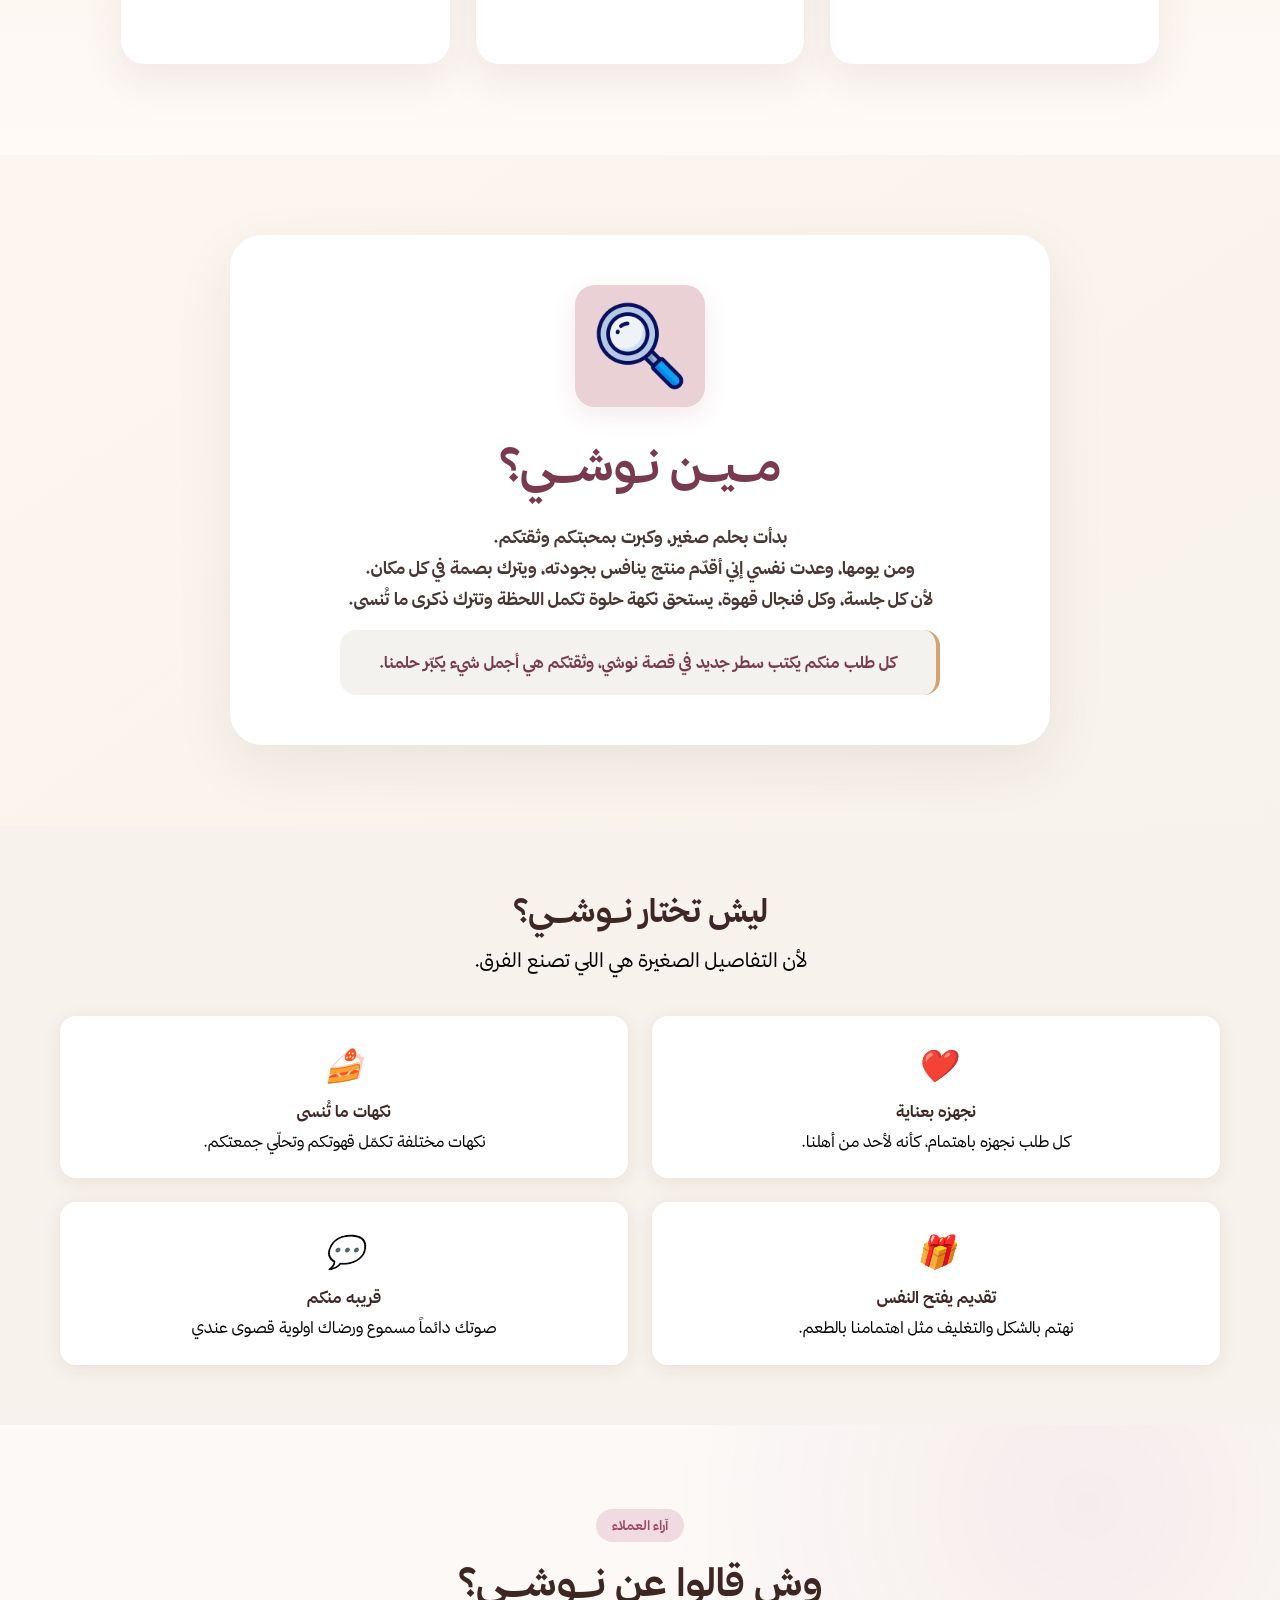
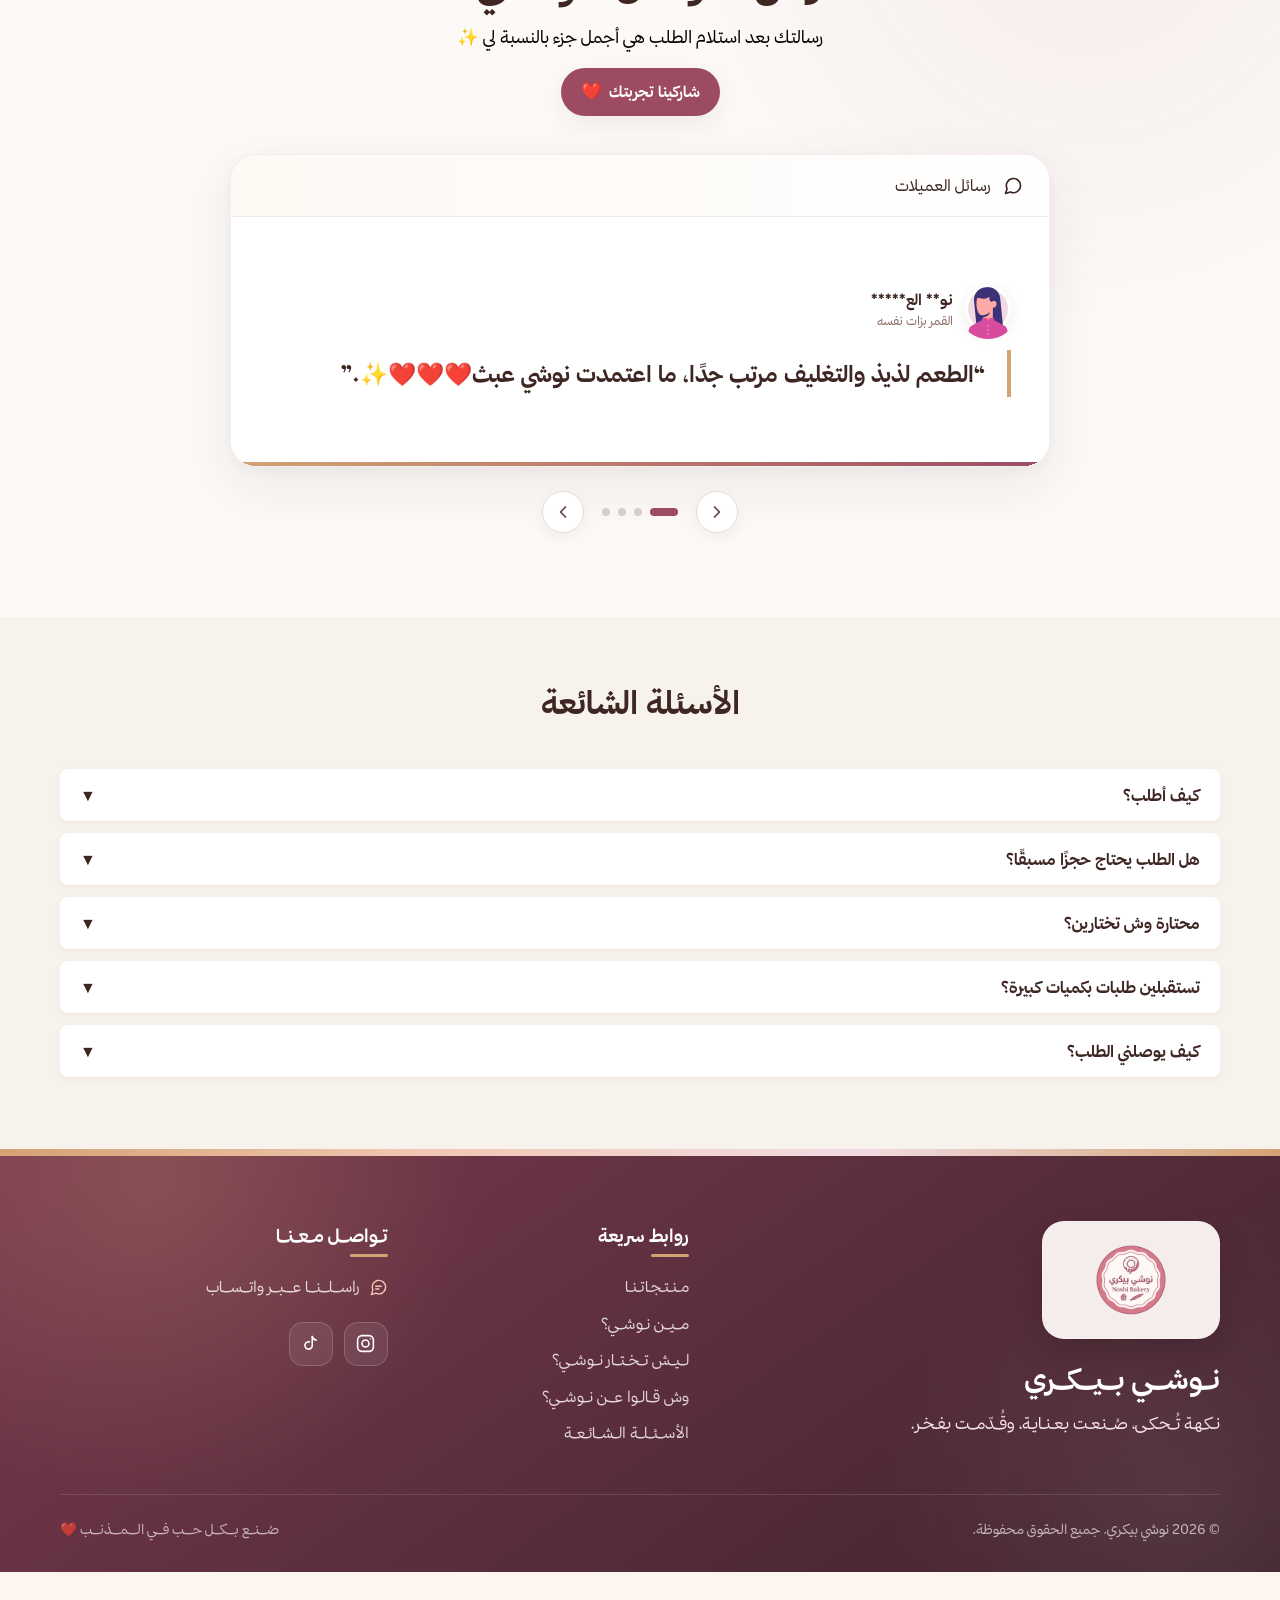
==== commit ea29c433: "سسشؤ" ====
--- a/index.html
+++ b/index.html
@@ -66,7 +66,7 @@
       }, 3500);
     </script>
     <link rel="stylesheet" href="assets/css/style.css?v=visibility-guard-20261110" />
-    <link rel="stylesheet" href="assets/css/catalog-v7.css?v=recommended-20261117" />
+    <link rel="stylesheet" href="assets/css/catalog-v7.css?v=corner-ribbon-fit-20261117" />
     <link rel="stylesheet" href="assets/css/reviews-v1.css" />
   </head>
   <body>
@@ -1009,11 +1009,11 @@
 
     <script src="assets/js/reviews-api-config-v1.js" defer></script>
     <script src="assets/js/reviews-v1.js" defer></script>
-    <script src="assets/js/products-v5.js?v=catalog-20261117" defer></script>
+    <script src="assets/js/products-v5.js?v=option-layout-20261117" defer></script>
     <script src="assets/js/offers-v7.js" defer></script>
     <script src="assets/js/product-options-v1.js?v=modal-polish-20261116" defer></script>
     <script src="assets/js/cart-store-v7.js?v=options-20261115" defer></script>
-    <script src="assets/js/catalog-v7.js?v=recommended-20261117" defer></script>
+    <script src="assets/js/catalog-v7.js?v=option-layout-20261117" defer></script>
   <script src="assets/js/display-format.js?v=1.0.0" defer></script>
 </body>
 </html>
--- a/assets/css/catalog-v7.css
+++ b/assets/css/catalog-v7.css
@@ -205,8 +205,34 @@
 .noshi-option-button {font:inherit;font-weight:800;min-height:50px;padding:.6rem;border:1.5px solid #e8ccd5;border-radius:12px;background:#fff;color:var(--color-primary-strong);cursor:pointer;}
 .noshi-option-button.selected {background:#fff4f7;border-color:var(--color-primary-strong);box-shadow:0 0 0 2px rgba(156,75,99,.10);}
 /* Product option labels: decorative only; selection and pricing remain unchanged. */
+.noshi-option-title { display:block; font-weight:900; line-height:1.3; }
+.noshi-option-free,
+.noshi-option-extra { display:block; margin-top:.18rem; font-size:.83em; line-height:1.25; }
 .noshi-option-free { color:#27824B; font-weight:900; }
-.noshi-option-recommended { display:block;width:max-content;max-width:100%;margin:.3rem auto 0;padding:.1rem .4rem;border-radius:999px;background:#f8e9ef;color:#873750;font-size:.7em;font-weight:800;line-height:1.5; }
+.noshi-option-extra { color:#8a5368; font-weight:800; }
+.noshi-option-recommended {
+  position: absolute;
+  top: 10px;
+  left: -19px;
+  z-index: 1;
+  width: 82px;
+  padding: .18rem 0;
+  transform: rotate(-45deg);
+  background: #27824B;
+  color: #fff;
+  font-size: .67em;
+  font-weight: 900;
+  line-height: 1.25;
+  text-align: center;
+  white-space: nowrap;
+  pointer-events: none;
+}
+/* Clip the ribbon to its own rounded option card, never across headings or nearby choices. */
+.product-dialog .noshi-option-button:has(.noshi-option-recommended) {
+  min-height: 74px;
+  padding-top: 1.65rem;
+  overflow: hidden;
+}
 
 
 .noshi-product-kind {font-size:.74rem;color:#8a5368;font-weight:800;}
@@ -255,13 +281,20 @@
 }
 .product-dialog #modalSugarOptions { grid-template-columns: repeat(2, minmax(0, 1fr)); }
 .product-dialog .noshi-option-button {
+  position: relative;
+  display: flex;
+  flex-direction: column;
+  justify-content: center;
+  align-items: center;
+  gap: .02rem;
   min-width: 0;
-  min-height: 41px;
-  padding: .4rem .32rem;
+  min-height: 58px;
+  padding: .52rem .4rem;
   border-radius: 10px;
   font-size: .84rem;
   line-height: 1.35;
   font-weight: 800;
+  text-align: center;
   overflow-wrap: anywhere;
 }
 .product-dialog .dialog-meta { gap: .55rem; }
@@ -281,7 +314,7 @@
     margin-bottom: .4rem !important;
   }
   .product-dialog .noshi-required-badge { font-size: .79rem; }
-  .product-dialog .noshi-option-button { min-height: 39px; padding: .35rem .28rem; font-size: .8rem; }
+  .product-dialog .noshi-option-button { min-height: 54px; padding: .44rem .34rem; font-size: .8rem; }
   .product-dialog .dialog-meta {
     grid-template-columns: repeat(2, minmax(0, 1fr)) !important;
     gap: .48rem !important;
